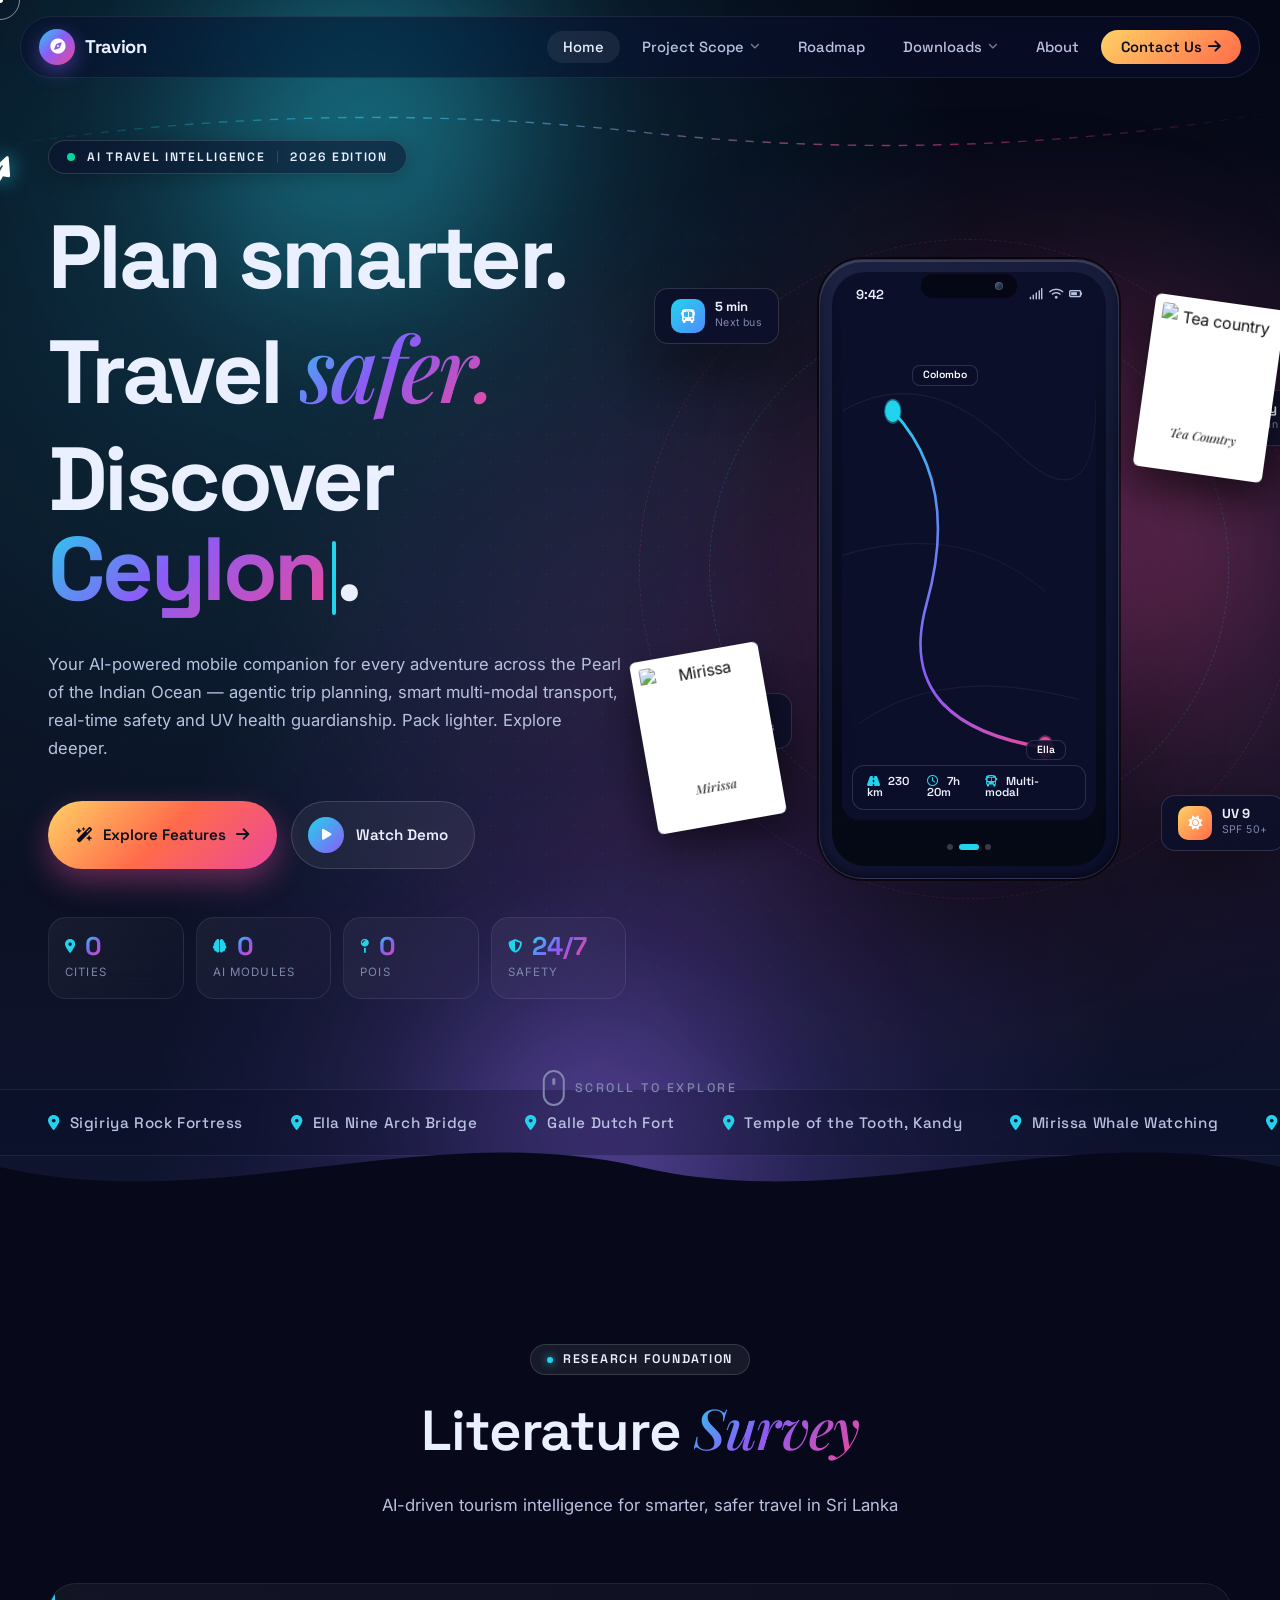
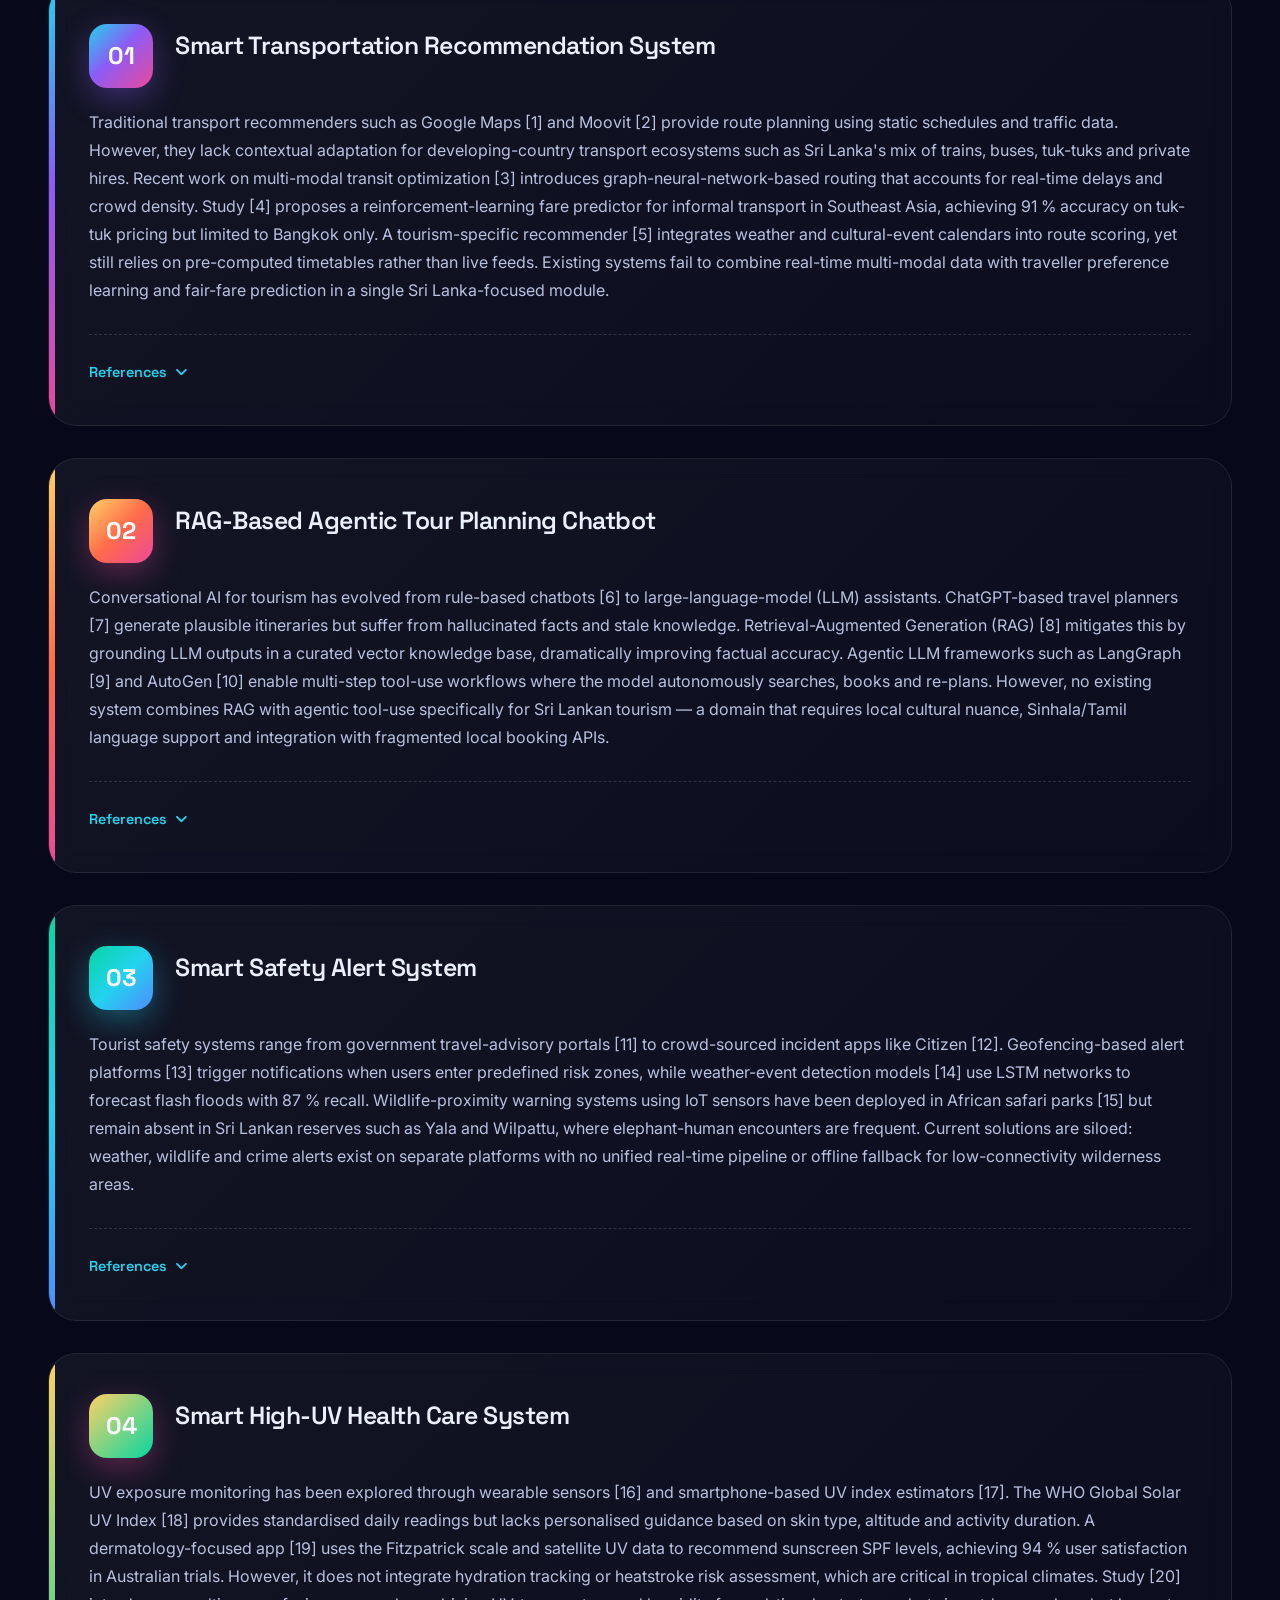
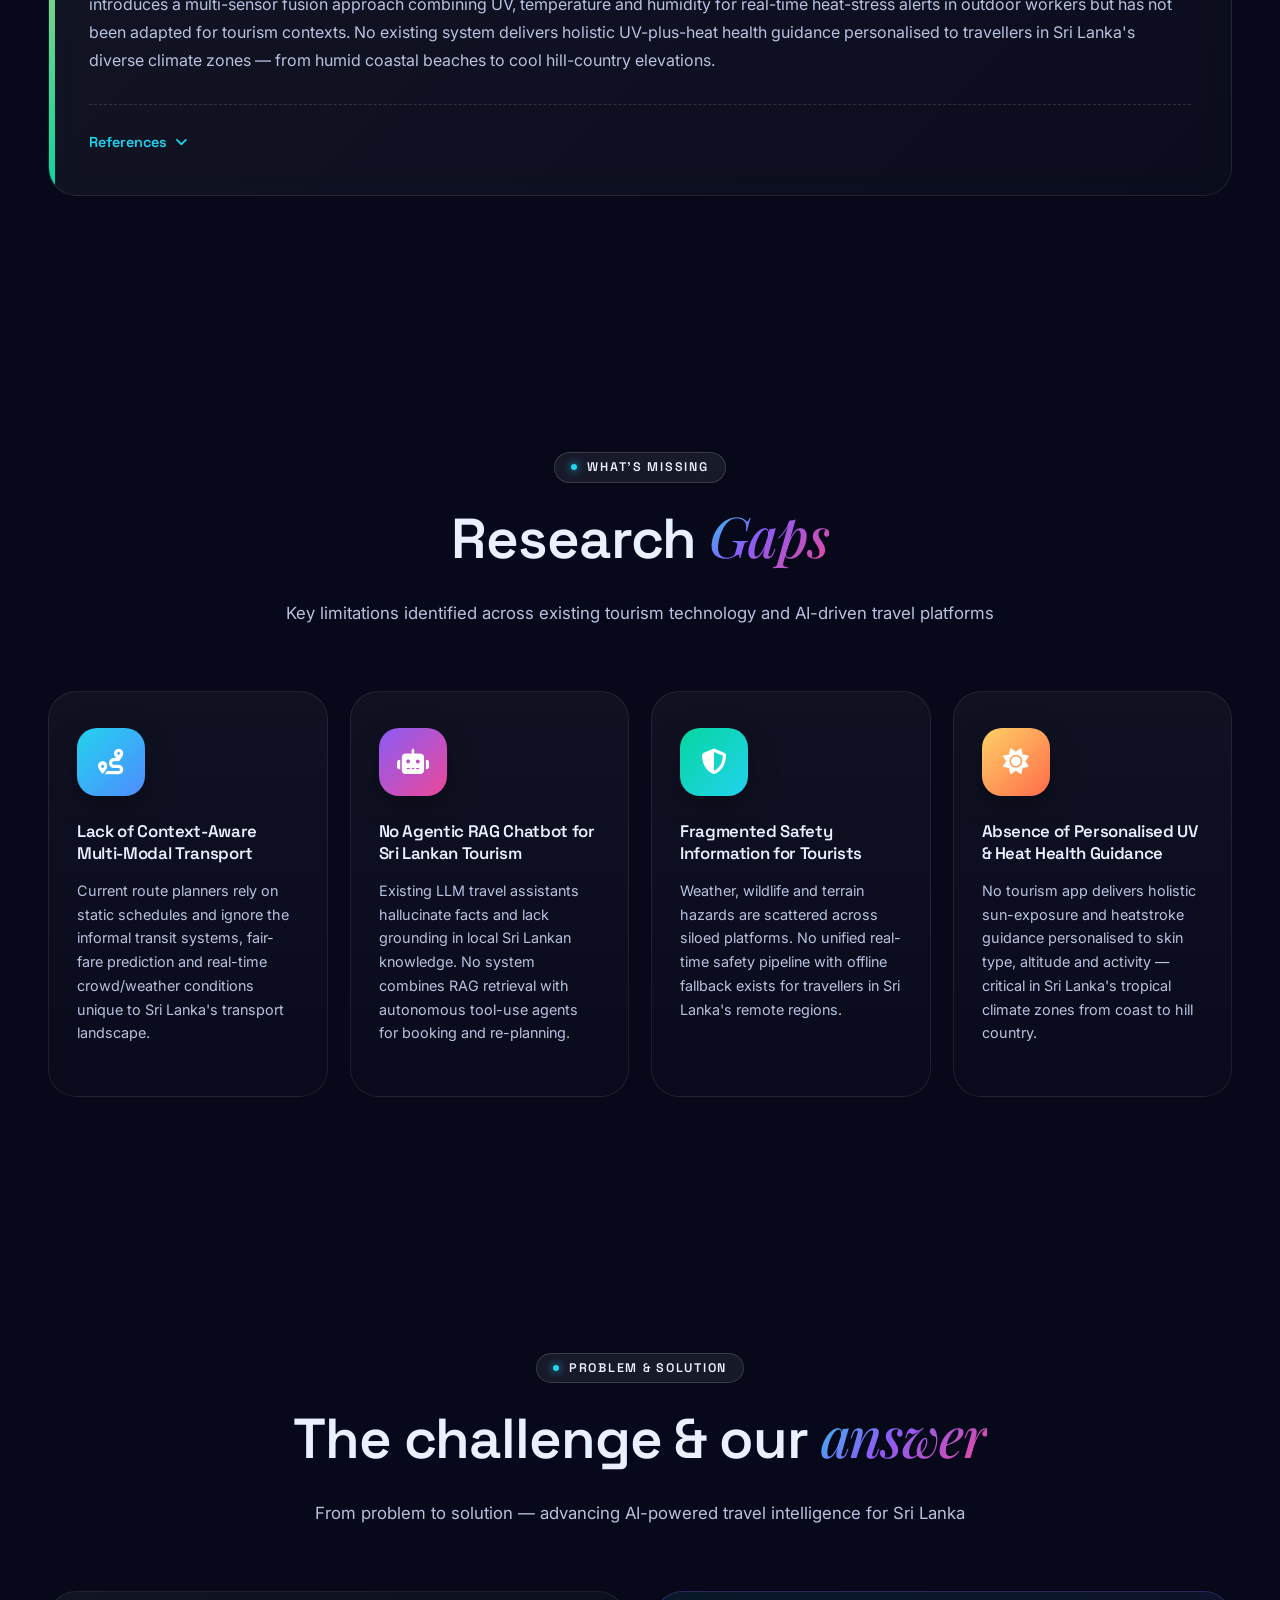
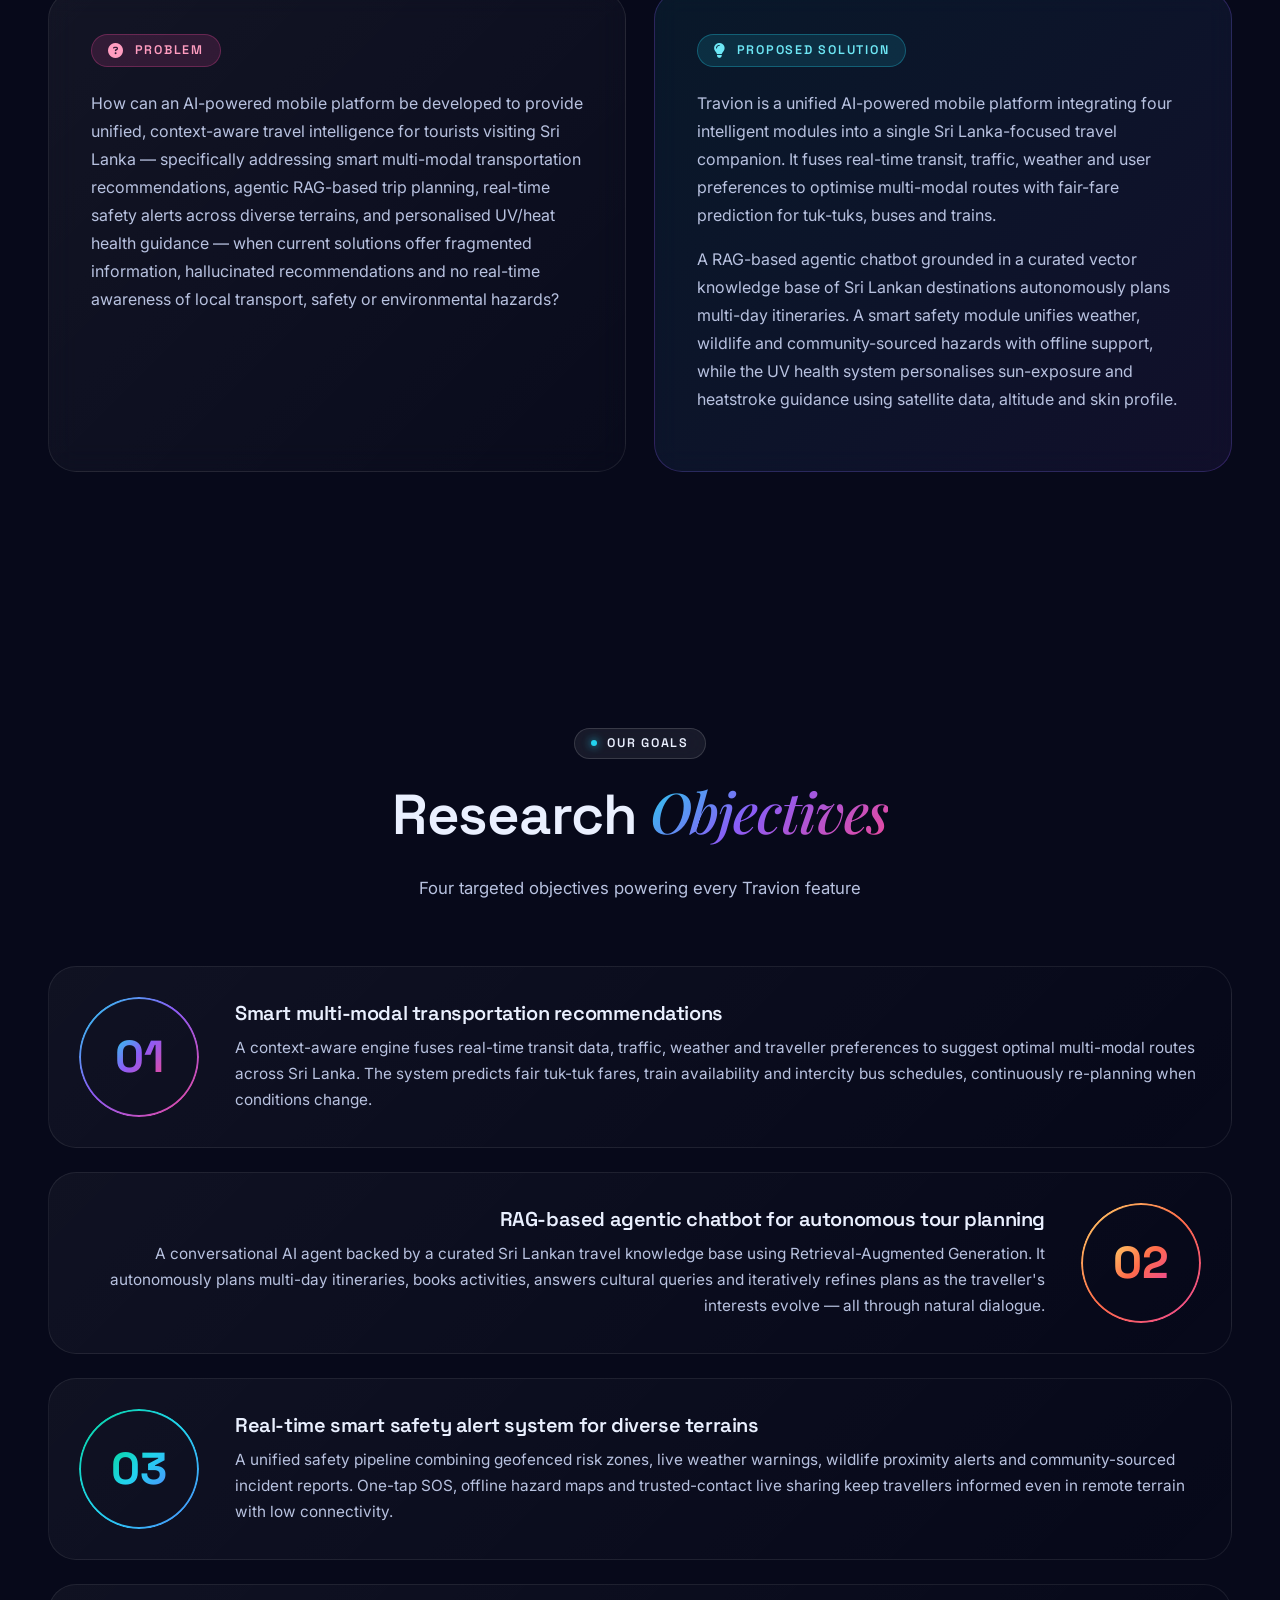
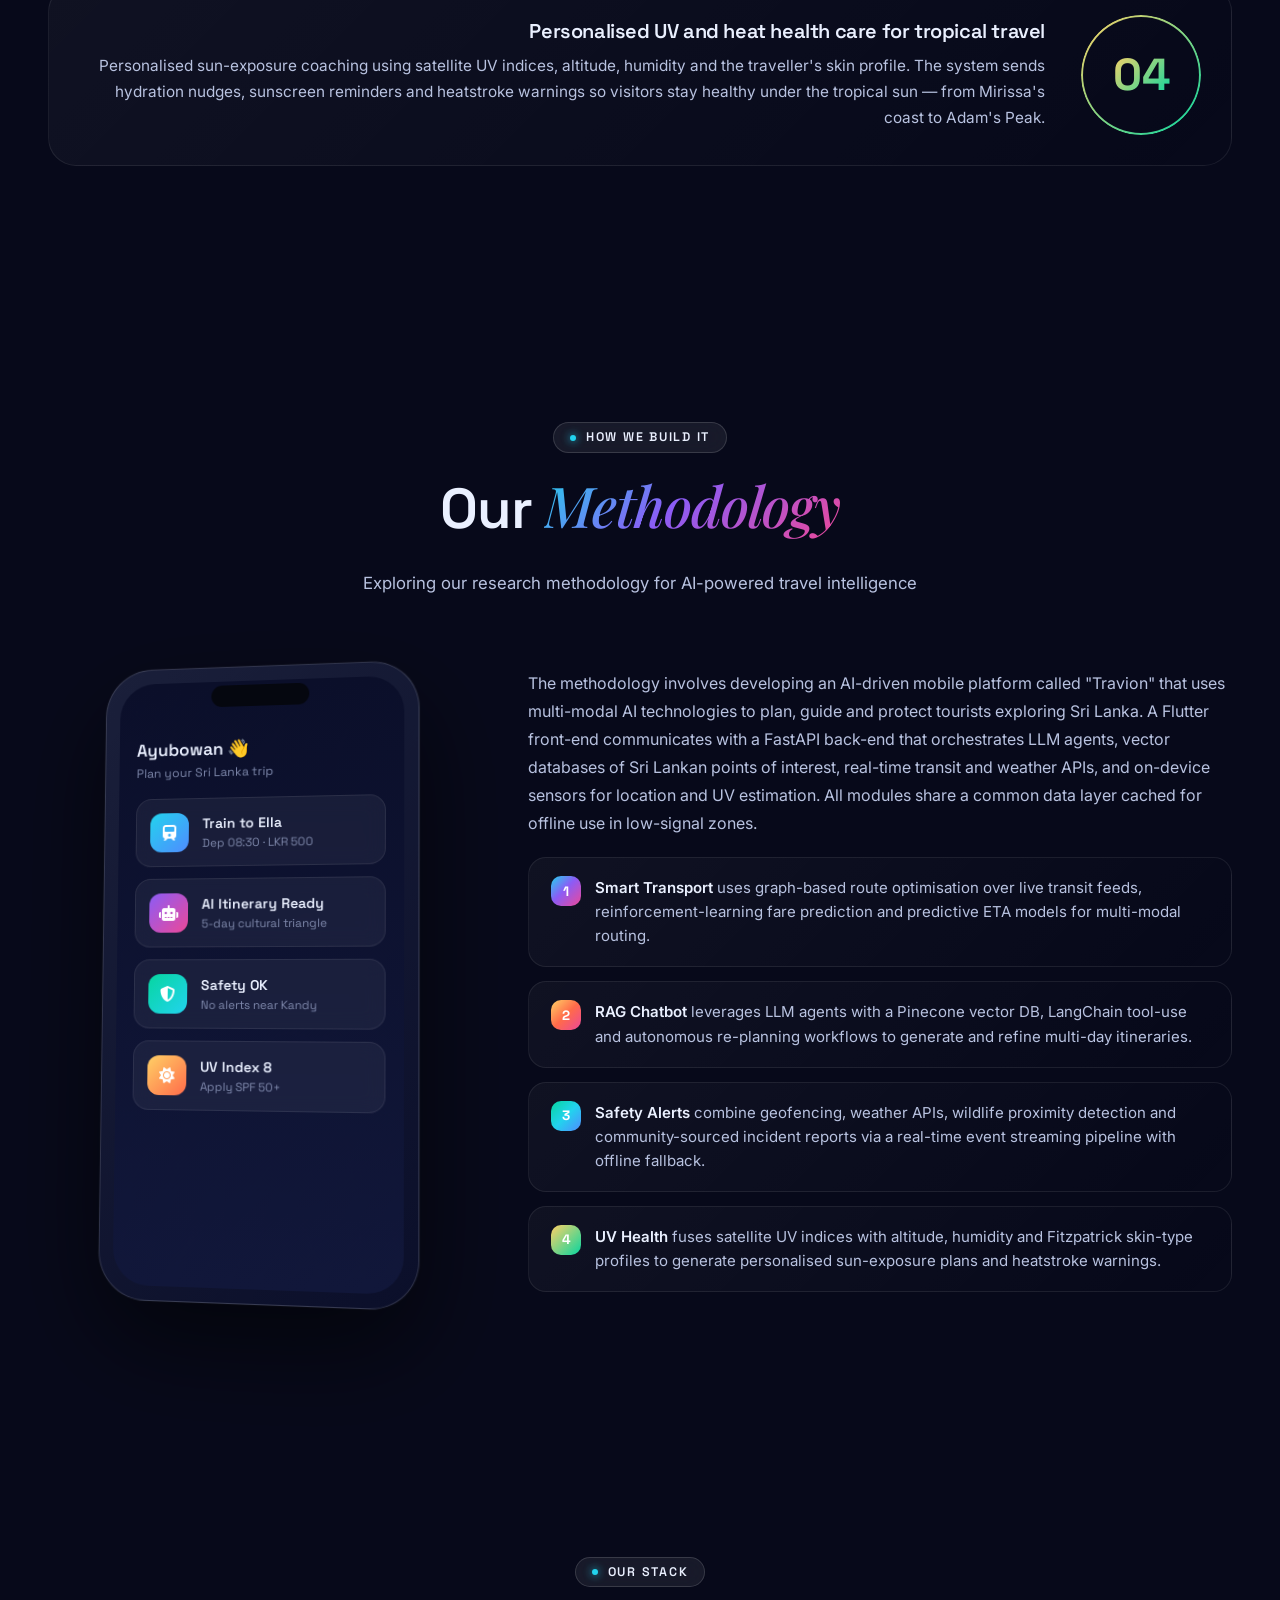
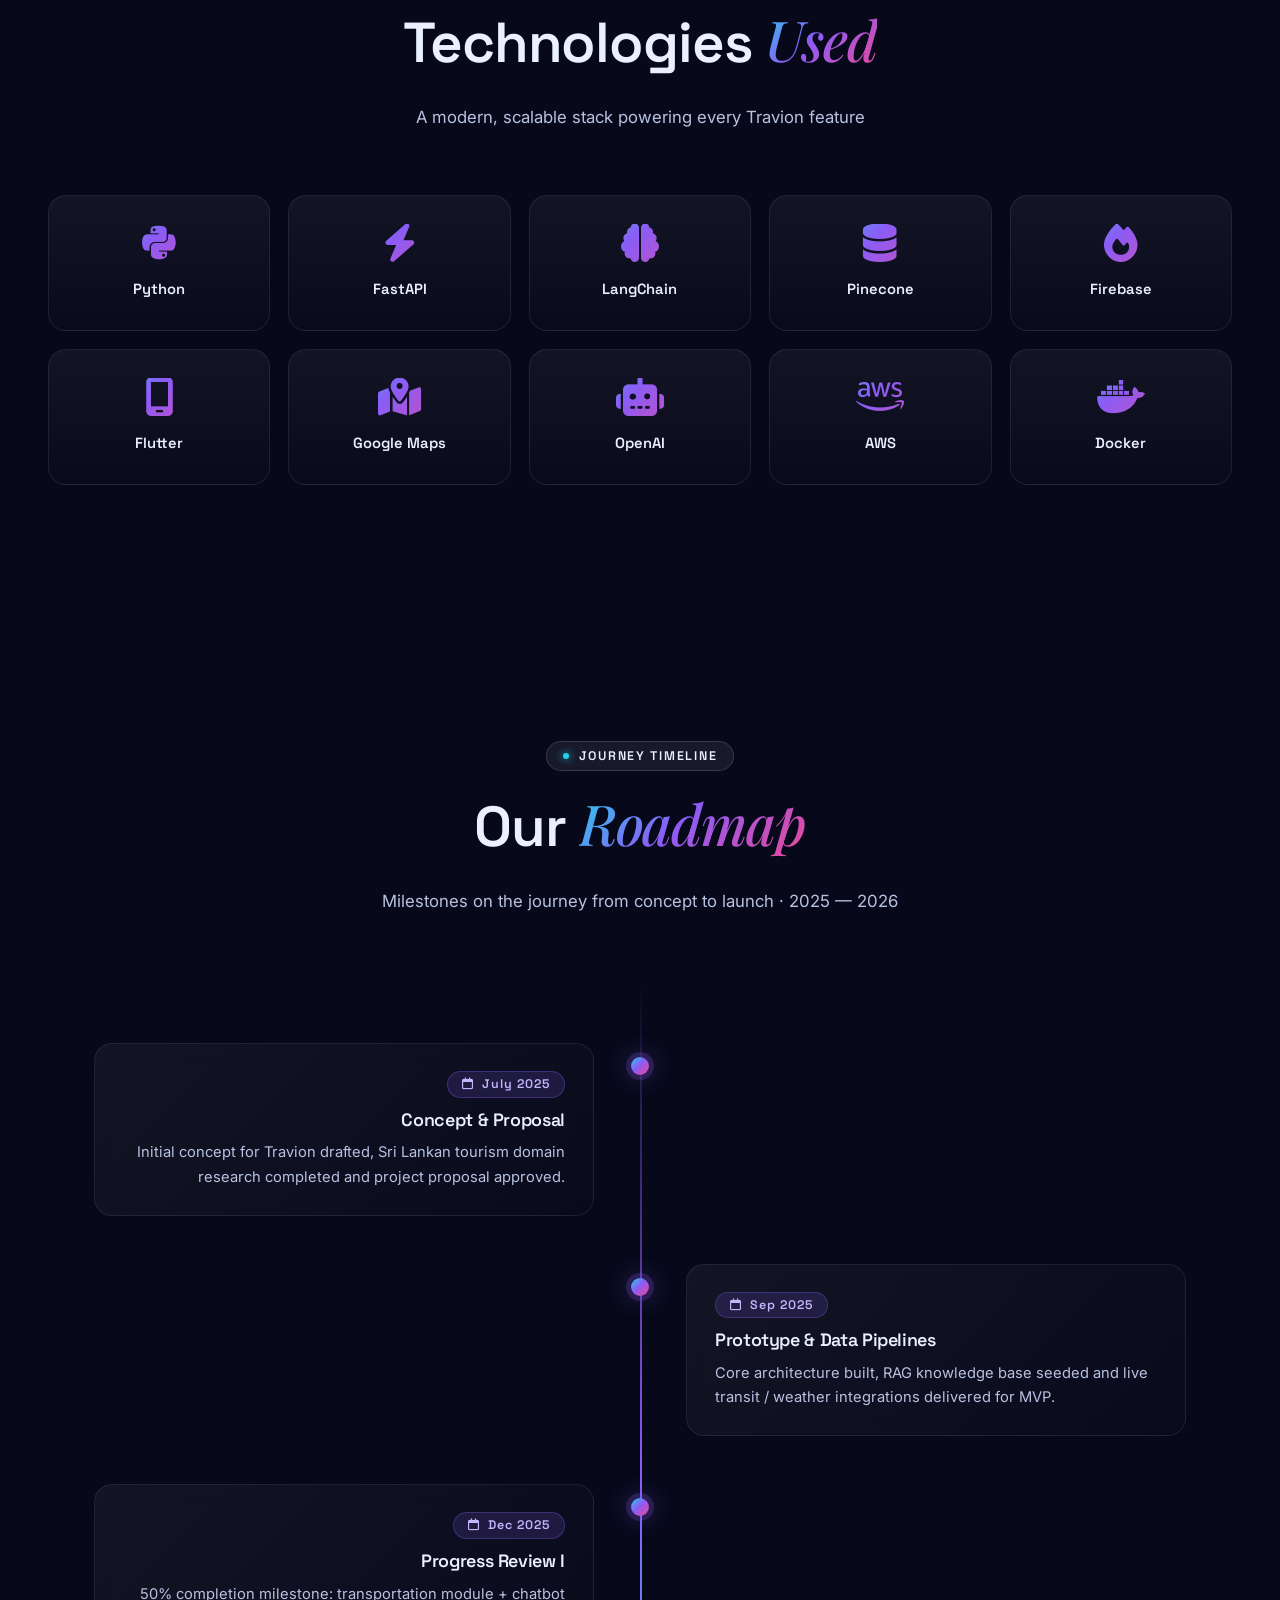
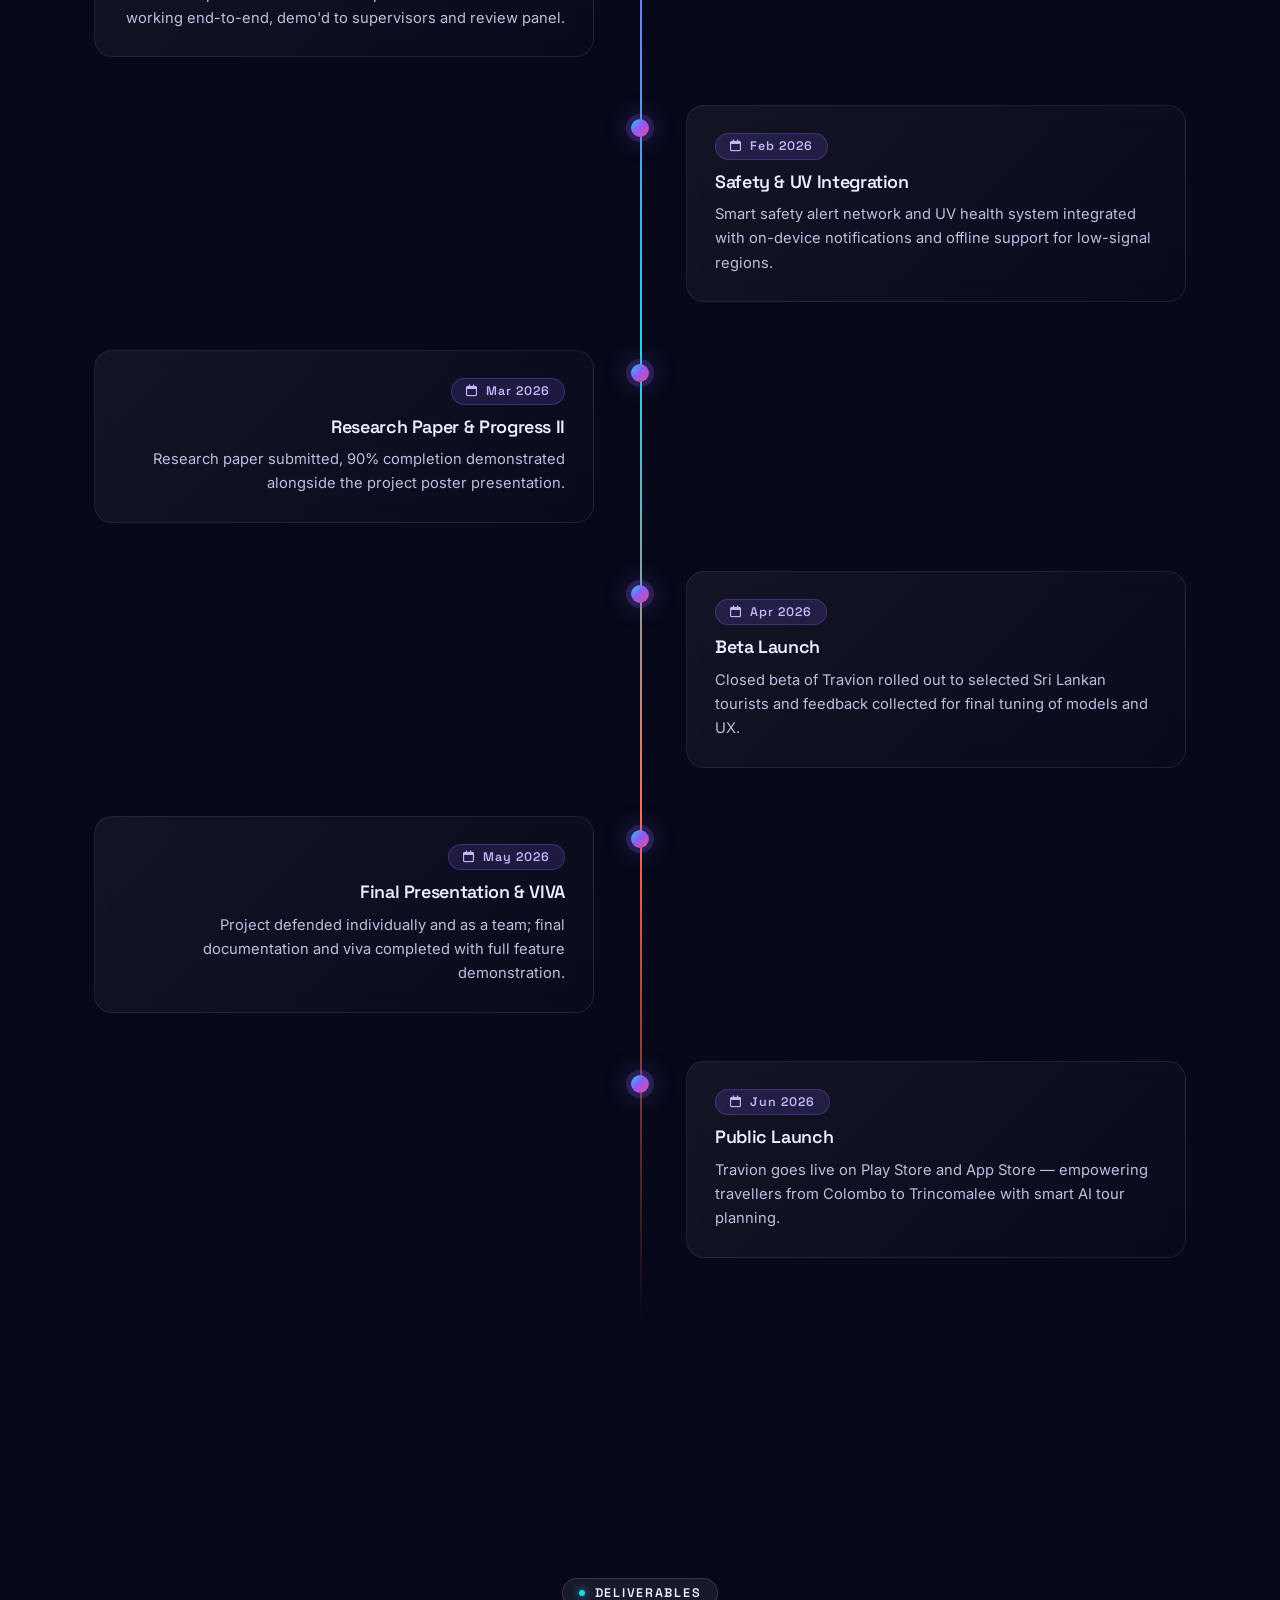
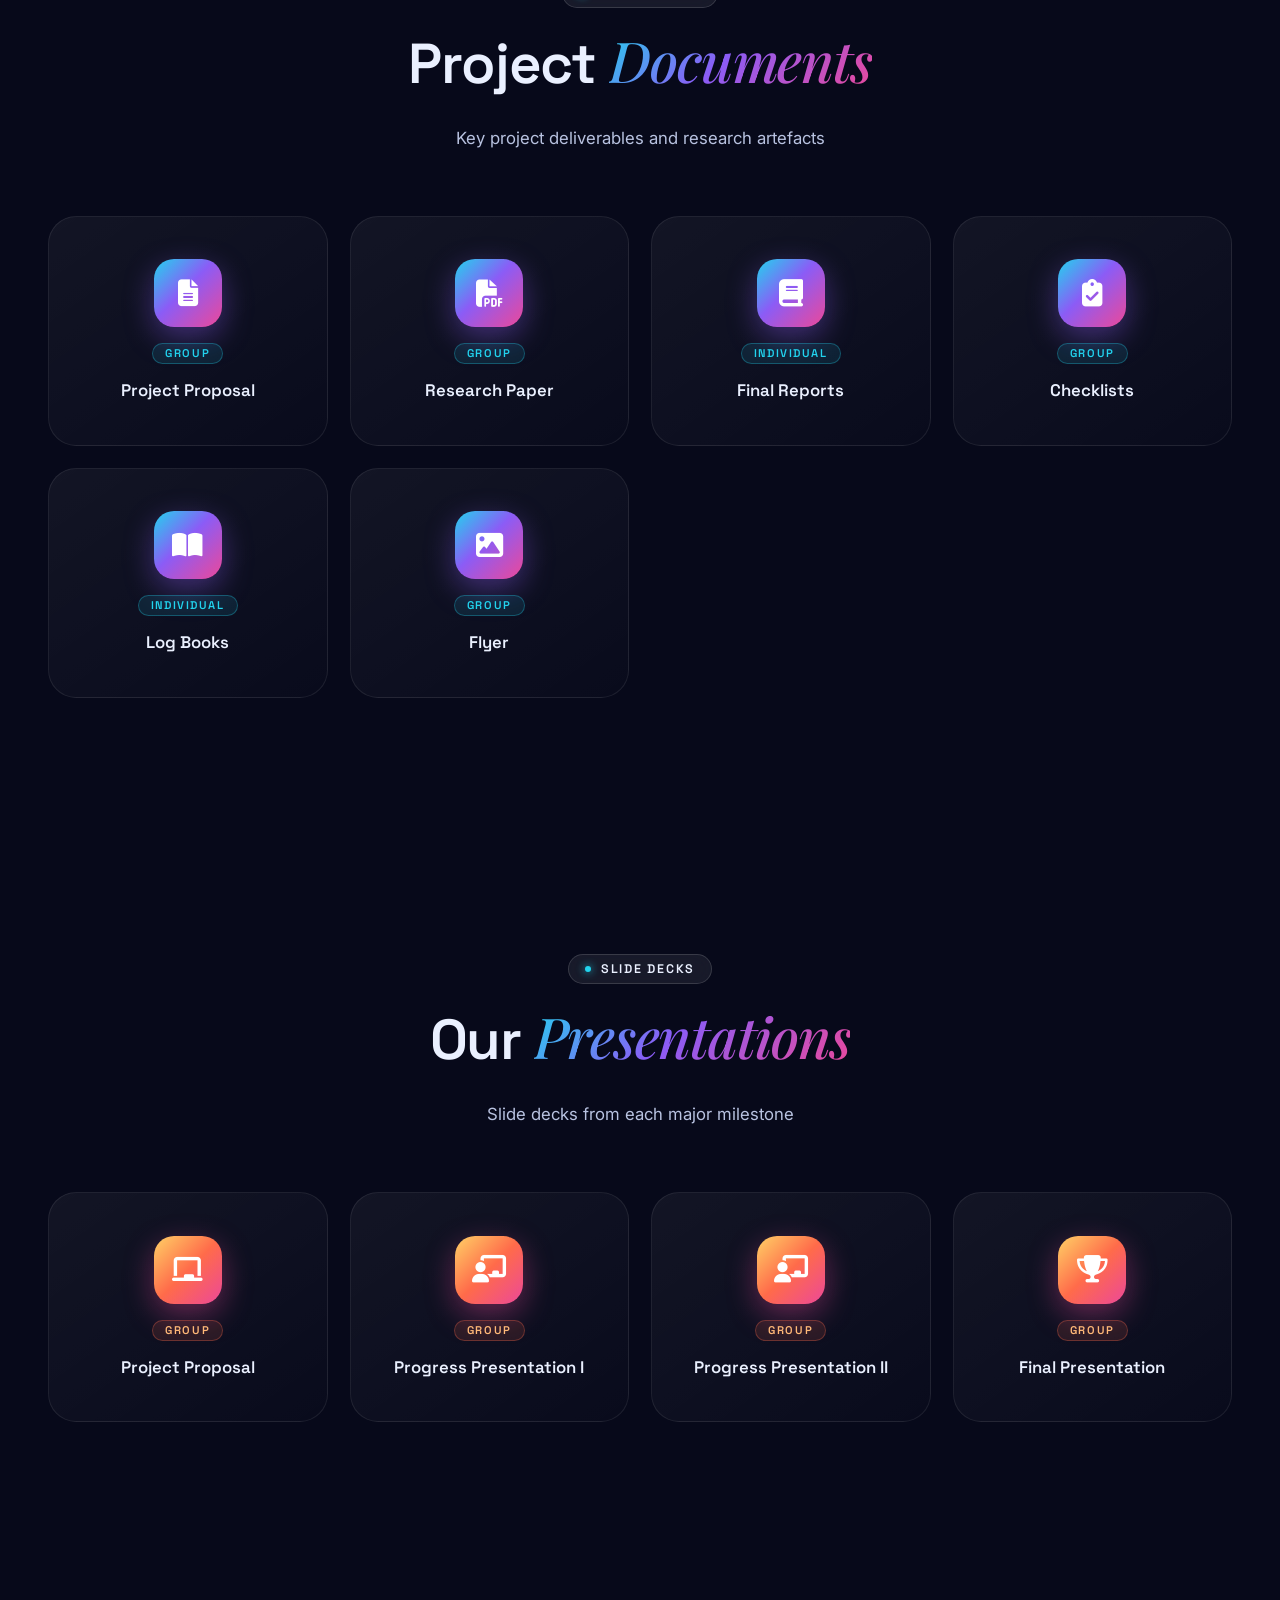
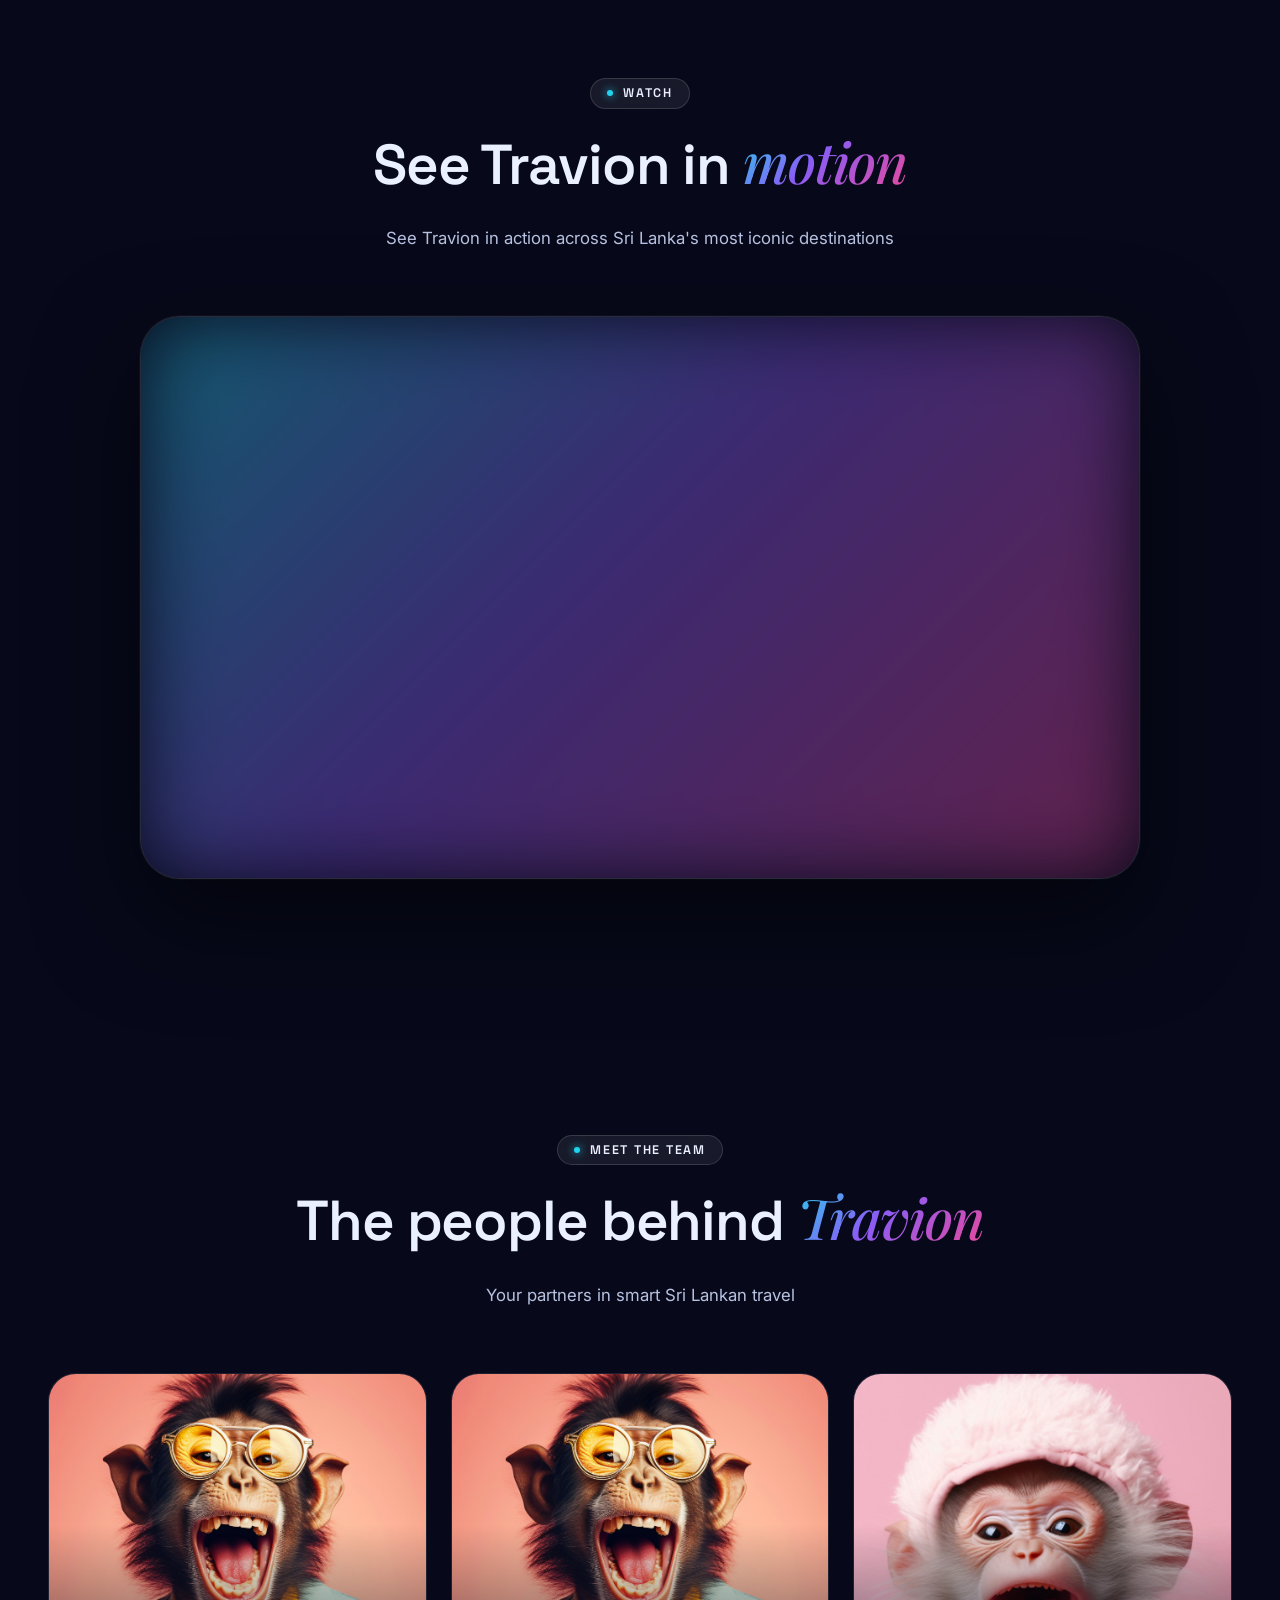
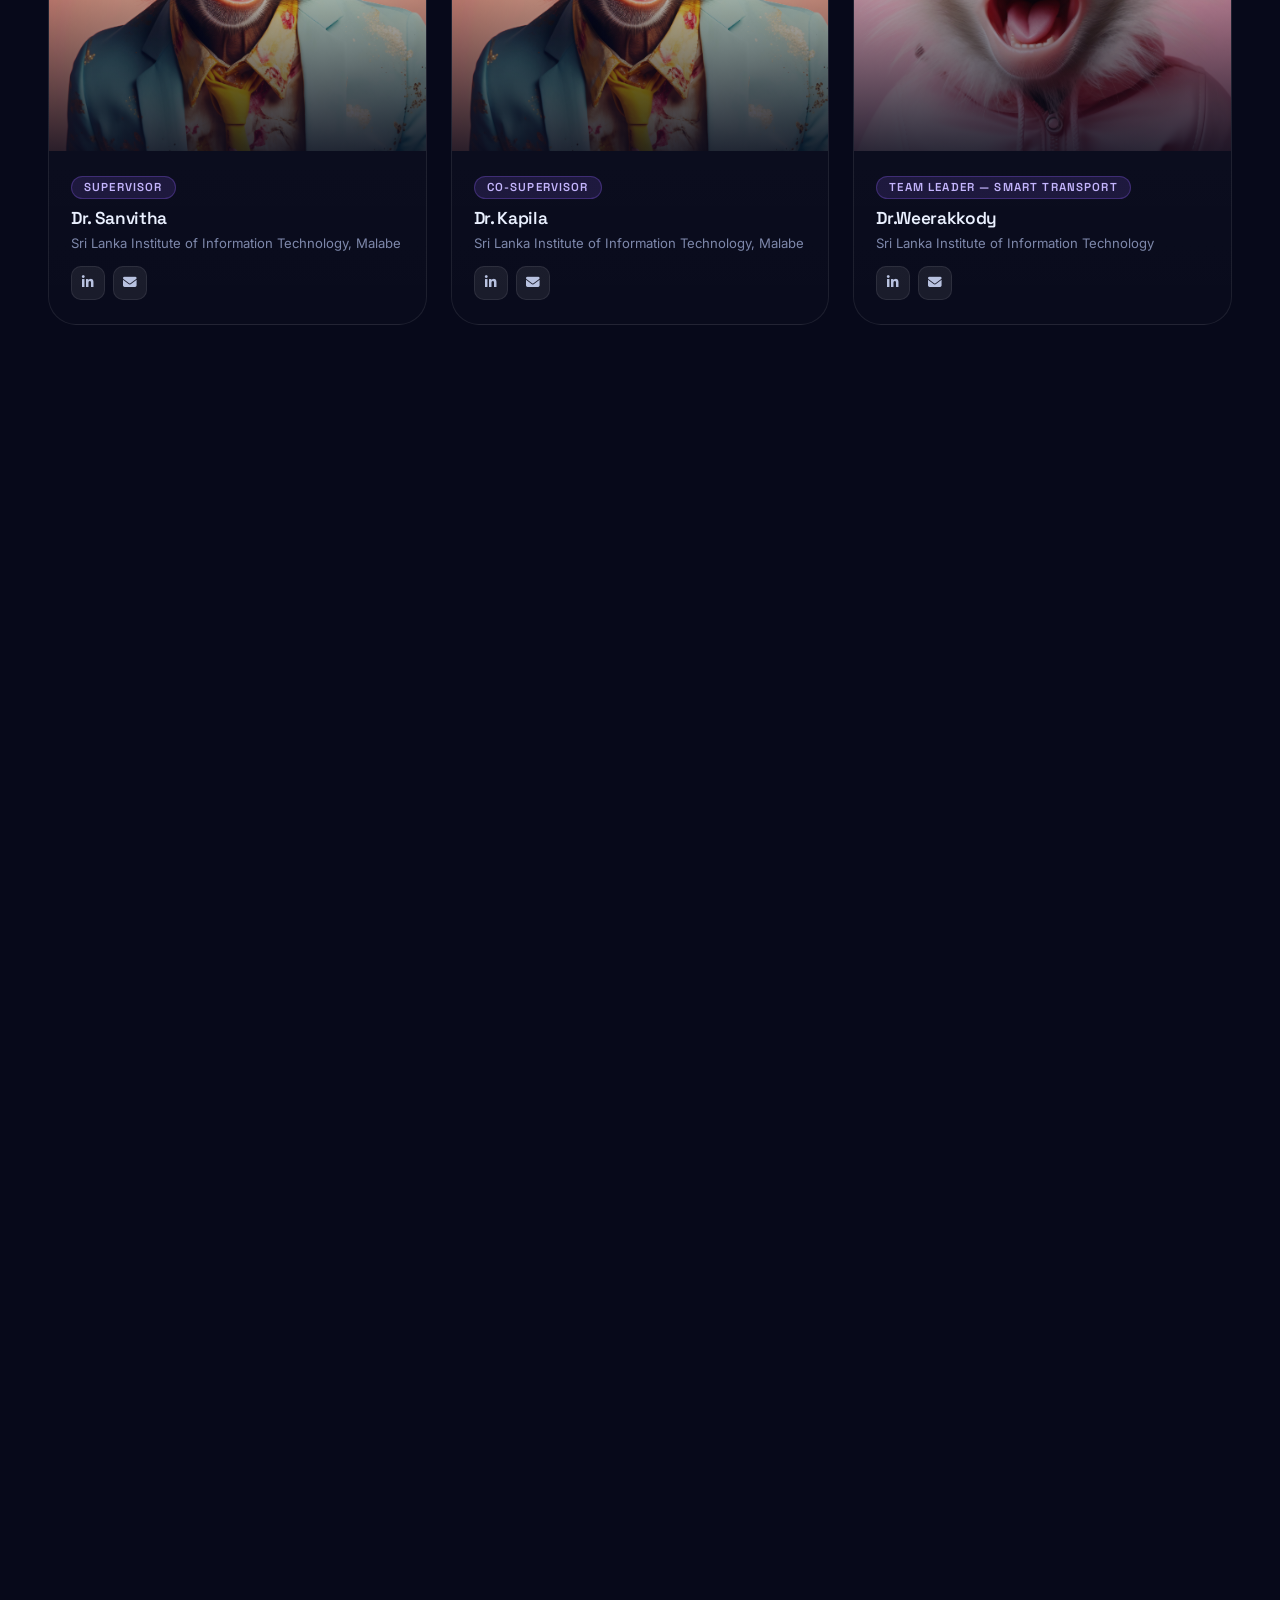
==== original/index.html @ 9ab1c819 "Refactor code structure for improved readability and maintainability" ====
<!doctype html>
<html lang="en">

<head>
    <meta charset="utf-8">
    <title>Travion — Smart AI Tour Planner for Sri Lanka</title>
    <meta name="description" content="Travion is an AI-powered tour planning mobile app for Sri Lanka featuring smart multi-modal transport, RAG chatbot, real-time safety alerts and personalised UV health guidance.">
    <meta name="viewport" content="width=device-width, initial-scale=1">
    <meta name="theme-color" content="#07091a">

    <!-- Favicon -->
    <link rel="icon" href="assets/images/team_images/icons/icon.png" type="image/png">

    <!-- Google Fonts — Space Grotesk (display), Inter (body), Playfair Display (italic accents) -->
    <link rel="preconnect" href="https://fonts.googleapis.com">
    <link rel="preconnect" href="https://fonts.gstatic.com" crossorigin>
    <link href="https://fonts.googleapis.com/css2?family=Inter:wght@400;500;600;700&family=Space+Grotesk:wght@400;500;600;700&family=Playfair+Display:ital,wght@1,500;1,600&display=swap" rel="stylesheet">

    <!-- Font Awesome 6 -->
    <link rel="stylesheet" href="https://cdnjs.cloudflare.com/ajax/libs/font-awesome/6.4.0/css/all.min.css">

    <!-- Splitting (char/word splitting for text animations) -->
    <link rel="stylesheet" href="https://unpkg.com/splitting@1.0.6/dist/splitting.css">
    <link rel="stylesheet" href="https://unpkg.com/splitting@1.0.6/dist/splitting-cells.css">

    <!-- Swiper (kept in case needed) -->
    <link rel="stylesheet" href="https://cdn.jsdelivr.net/npm/swiper@11/swiper-bundle.min.css">

    <!-- Theme -->
    <link rel="stylesheet" href="assets/css/styles.css">
</head>

<body>

    <!-- Ambient background layers -->
    <div class="bg-fx"></div>
    <div class="grain"></div>

    <!-- Preloader -->
    <div class="preloader" id="preloader">
        <div class="logo-loader">
            <div class="ring"></div>
            <span>Travion</span>
        </div>
    </div>

    <!-- Scroll progress -->
    <div class="progress-bar" id="progressBar"></div>

    <!-- Custom cursor -->
    <div class="cursor" id="cursor"></div>
    <div class="cursor-dot" id="cursorDot"></div>

    <!-- ====== NAVBAR ====== -->
    <nav class="navbar" id="navbar">
        <a class="brand" href="#home">
            <span class="brand-mark"><i class="fa-solid fa-compass"></i></span>
            <span>Travion</span>
        </a>

        <ul class="nav-menu" id="navMenu">
            <li><a href="#home" class="active">Home</a></li>
            <li class="dropdown">
                <span>Project Scope</span>
                <div class="dropdown-panel">
                    <a href="#literature">Literature Survey</a>
                    <a href="#research_gap">Research Gap</a>
                    <a href="#research_problem">Research Problem</a>
                    <a href="#research_objectives">Research Objectives</a>
                    <a href="#research_method">Methodology</a>
                    <a href="#technology">Technologies Used</a>
                </div>
            </li>
            <li><a href="#milestones">Roadmap</a></li>
            <li class="dropdown">
                <span>Downloads</span>
                <div class="dropdown-panel">
                    <a href="#document">Documents</a>
                    <a href="#presentation">Presentations</a>
                </div>
            </li>
            <li><a href="#team">About</a></li>
            <li><a href="#contact" class="nav-cta">Contact Us <i class="fa-solid fa-arrow-right"></i></a></li>
        </ul>

        <button class="burger" id="burger" aria-label="Toggle menu">
            <span></span><span></span><span></span>
        </button>
    </nav>

    <!-- ====== HERO (V2 — Cinematic phone showcase) ====== -->
    <header class="hero-x" id="home">
        <!-- Animated gradient mesh -->
        <div class="hero-mesh">
            <div class="blob b-a"></div>
            <div class="blob b-b"></div>
            <div class="blob b-c"></div>
        </div>
        <div class="dot-grid"></div>

        <!-- Flying paper-plane path (decorative) -->
        <svg class="fly-path" viewBox="0 0 1200 200" preserveAspectRatio="none">
            <defs>
                <linearGradient id="flyGrad" x1="0" x2="1">
                    <stop offset="0" stop-color="#22d3ee" stop-opacity="0"/>
                    <stop offset="0.3" stop-color="#22d3ee"/>
                    <stop offset="0.7" stop-color="#ec4899"/>
                    <stop offset="1" stop-color="#ec4899" stop-opacity="0"/>
                </linearGradient>
            </defs>
            <path class="fl-path" d="M0,80 Q300,10 600,60 T1200,30" fill="none" stroke="url(#flyGrad)" stroke-width="2" stroke-dasharray="8 8"/>
        </svg>
        <div class="flying-plane"><i class="fa-solid fa-paper-plane"></i></div>

        <div class="container">
            <div class="hero-grid">

                <!-- LEFT COLUMN -->
                <div class="hero-copy">
                    <div class="badge-live">
                        <span class="pulse"></span>
                        <span>AI Travel Intelligence</span>
                        <span class="divider-v"></span>
                        <span>2026 Edition</span>
                    </div>

                    <h1 class="display" data-split>
                        <span class="l">Plan smarter.</span>
                        <span class="l">Travel <em class="grad">safer.</em></span>
                        <span class="l">Discover <span class="typed-wrap"><span class="grad" id="typedText">Ceylon</span><span class="typed-cursor"></span></span>.</span>
                    </h1>

                    <p class="lede-big" data-split-words>
                        Your AI-powered mobile companion for every adventure across the Pearl of the Indian Ocean — agentic trip planning, smart multi-modal transport, real-time safety and UV health guardianship. Pack lighter. Explore deeper.
                    </p>

                    <div class="hero-ctas">
                        <a href="#research_objectives" class="btn-x btn-primary-x">
                            <span class="bx-inner">
                                <i class="fa-solid fa-wand-magic-sparkles"></i>
                                Explore Features
                                <i class="fa-solid fa-arrow-right arrow"></i>
                            </span>
                            <span class="bx-shine"></span>
                        </a>
                        <a href="#demo" class="btn-x btn-ghost-x" id="watchDemoBtn">
                            <span class="bx-inner">
                                <span class="play-ic"><i class="fa-solid fa-play"></i></span>
                                Watch Demo
                            </span>
                        </a>
                    </div>

                    <div class="live-stats">
                        <div class="stat-x"><div class="sx-top"><i class="fa-solid fa-location-dot"></i><div class="n" data-count="25" data-suffix="+">0</div></div><div class="sx-lbl">Cities</div></div>
                        <div class="stat-x"><div class="sx-top"><i class="fa-solid fa-brain"></i><div class="n" data-count="4">0</div></div><div class="sx-lbl">AI Modules</div></div>
                        <div class="stat-x"><div class="sx-top"><i class="fa-solid fa-map-pin"></i><div class="n" data-count="1000" data-suffix="+">0</div></div><div class="sx-lbl">POIs</div></div>
                        <div class="stat-x"><div class="sx-top"><i class="fa-solid fa-shield-halved"></i><div class="n">24/7</div></div><div class="sx-lbl">Safety</div></div>
                    </div>
                </div>

                <!-- RIGHT COLUMN — PHONE STAGE -->
                <div class="phone-stage" id="phoneStage">
                    <div class="ring-orbit ro-a"></div>
                    <div class="ring-orbit ro-b"></div>

                    <!-- Polaroid snapshots -->
                    <div class="polaroid pol-1">
                        <img src="https://images.unsplash.com/photo-1566296314736-6eaac1ca0cb9?q=80&w=260&auto=format&fit=crop" alt="Tea country">
                        <div>Tea Country</div>
                    </div>
                    <div class="polaroid pol-2">
                        <img src="https://images.unsplash.com/photo-1566369421085-c95bf99c5a95?q=80&w=260&auto=format&fit=crop" alt="Mirissa">
                        <div>Mirissa</div>
                    </div>

                    <!-- Phone device -->
                    <div class="phone-x" id="phoneX">
                        <div class="ph-glow"></div>
                        <div class="ph-frame">
                            <div class="ph-notch"></div>
                            <div class="ph-screen">
                                <div class="ph-status">
                                    <span>9:42</span>
                                    <div class="ph-bars">
                                        <i class="fa-solid fa-signal"></i>
                                        <i class="fa-solid fa-wifi"></i>
                                        <i class="fa-solid fa-battery-three-quarters"></i>
                                    </div>
                                </div>

                                <div class="ph-slides" id="phSlides">
                                    <!-- SLIDE 1 — Day plan -->
                                    <div class="ph-slide ps-1 active">
                                        <div class="ps-cover">
                                            <img src="https://images.unsplash.com/photo-1591294391014-1f6a53055e03?q=80&w=500&auto=format&fit=crop" alt="Sri Lanka">
                                            <div class="ps-cover-over">
                                                <div class="ps-tag">Day 1 · Colombo → Kandy</div>
                                                <div class="ps-head">Cultural Triangle <em>Adventure</em></div>
                                            </div>
                                        </div>
                                        <div class="ps-body">
                                            <div class="ai-typing">
                                                <span class="dots"><i></i><i></i><i></i></span>
                                                AI crafting your 7-day plan…
                                            </div>
                                            <ul class="ps-plan">
                                                <li><span class="pp-t">09:00</span><span class="pp-ic c1"><i class="fa-solid fa-mug-saucer"></i></span><span class="pp-tx">Breakfast · Galle Face<small>Colombo · beach view</small></span></li>
                                                <li><span class="pp-t">11:30</span><span class="pp-ic c2"><i class="fa-solid fa-train"></i></span><span class="pp-tx">Scenic Train to Kandy<small>LKR 500 · 3h</small></span></li>
                                                <li><span class="pp-t">15:00</span><span class="pp-ic c3"><i class="fa-solid fa-place-of-worship"></i></span><span class="pp-tx">Temple of the Tooth<small>Kandy · UNESCO</small></span></li>
                                                <li><span class="pp-t">19:00</span><span class="pp-ic c4"><i class="fa-solid fa-utensils"></i></span><span class="pp-tx">Lakeside Dinner<small>Sunset · rice & curry</small></span></li>
                                            </ul>
                                        </div>
                                    </div>

                                    <!-- SLIDE 2 — Map route -->
                                    <div class="ph-slide ps-2">
                                        <div class="ps-map">
                                            <svg viewBox="0 0 300 420" preserveAspectRatio="none">
                                                <defs>
                                                    <linearGradient id="rt" x1="0" x2="1" y1="0" y2="1">
                                                        <stop offset="0" stop-color="#22d3ee"/>
                                                        <stop offset="0.5" stop-color="#8b5cf6"/>
                                                        <stop offset="1" stop-color="#ec4899"/>
                                                    </linearGradient>
                                                </defs>
                                                <rect width="300" height="420" fill="#0b0f2a"/>
                                                <path d="M0,80 Q100,40 200,110 T300,70" stroke="rgba(255,255,255,.06)" stroke-width="1" fill="none"/>
                                                <path d="M0,200 Q140,170 240,230" stroke="rgba(255,255,255,.05)" stroke-width="1" fill="none"/>
                                                <path d="M20,340 Q120,290 280,320" stroke="rgba(255,255,255,.05)" stroke-width="1" fill="none"/>
                                                <path id="mapRoute" d="M60,80 Q140,140 100,240 T240,360" stroke="url(#rt)" stroke-width="3" fill="none" stroke-linecap="round" stroke-dasharray="500" stroke-dashoffset="500"/>
                                                <circle cx="60" cy="80" r="9" fill="#22d3ee"/>
                                                <circle cx="60" cy="80" r="9" fill="#22d3ee" opacity="0.4"><animate attributeName="r" from="9" to="20" dur="1.6s" repeatCount="indefinite"/><animate attributeName="opacity" from="0.5" to="0" dur="1.6s" repeatCount="indefinite"/></circle>
                                                <circle cx="240" cy="360" r="9" fill="#ec4899"/>
                                                <circle cx="240" cy="360" r="9" fill="#ec4899" opacity="0.4"><animate attributeName="r" from="9" to="20" dur="1.6s" repeatCount="indefinite"/><animate attributeName="opacity" from="0.5" to="0" dur="1.6s" repeatCount="indefinite"/></circle>
                                            </svg>
                                            <div class="map-pin mp-1">Colombo</div>
                                            <div class="map-pin mp-2">Ella</div>
                                            <div class="map-stats">
                                                <div><i class="fa-solid fa-road"></i> 230 km</div>
                                                <div><i class="fa-regular fa-clock"></i> 7h 20m</div>
                                                <div><i class="fa-solid fa-bus"></i> Multi-modal</div>
                                            </div>
                                        </div>
                                    </div>

                                    <!-- SLIDE 3 — Weather / UV -->
                                    <div class="ph-slide ps-3">
                                        <div class="ps-wx">
                                            <div class="wx-top">
                                                <div class="wx-sun"><i class="fa-solid fa-sun"></i></div>
                                                <div class="wx-temp">28°</div>
                                                <div class="wx-loc">Kandy · Clear skies</div>
                                            </div>
                                            <div class="wx-bars">
                                                <div class="wx-bar"><span>UV Index</span><div class="bar"><div class="fill" style="--w:85%;background:linear-gradient(90deg,#ffd166,#ff6b4a)"></div></div><span>8</span></div>
                                                <div class="wx-bar"><span>Humidity</span><div class="bar"><div class="fill" style="--w:72%;background:linear-gradient(90deg,#22d3ee,#4f8cff)"></div></div><span>72%</span></div>
                                                <div class="wx-bar"><span>Hydration</span><div class="bar"><div class="fill" style="--w:60%;background:linear-gradient(90deg,#06d6a0,#22d3ee)"></div></div><span>3/5L</span></div>
                                            </div>
                                            <div class="wx-tip"><i class="fa-solid fa-droplet"></i> Apply SPF 50+. Drink 500ml in next hour.</div>
                                        </div>
                                    </div>
                                </div>

                                <div class="ph-dots" id="phDots">
                                    <i class="active" data-i="0"></i><i data-i="1"></i><i data-i="2"></i>
                                </div>
                            </div>
                        </div>
                    </div>

                    <!-- Orbiting chips -->
                    <div class="orbit-chip oc-1"><i class="fa-solid fa-bus"></i><div><strong>5 min</strong><small>Next bus</small></div></div>
                    <div class="orbit-chip oc-2"><i class="fa-solid fa-robot"></i><div><strong>7-day</strong><small>AI plan</small></div></div>
                    <div class="orbit-chip oc-3"><i class="fa-solid fa-shield-halved"></i><div><strong>Clear</strong><small>All zones</small></div></div>
                    <div class="orbit-chip oc-4"><i class="fa-solid fa-sun"></i><div><strong>UV 9</strong><small>SPF 50+</small></div></div>
                </div>
            </div>
        </div>

        <!-- Destination ticker -->
        <div class="ticker">
            <div class="ticker-track">
                <span><i class="fa-solid fa-location-dot"></i> Sigiriya Rock Fortress</span>
                <span><i class="fa-solid fa-location-dot"></i> Ella Nine Arch Bridge</span>
                <span><i class="fa-solid fa-location-dot"></i> Galle Dutch Fort</span>
                <span><i class="fa-solid fa-location-dot"></i> Temple of the Tooth, Kandy</span>
                <span><i class="fa-solid fa-location-dot"></i> Mirissa Whale Watching</span>
                <span><i class="fa-solid fa-location-dot"></i> Yala Safari</span>
                <span><i class="fa-solid fa-location-dot"></i> Adam's Peak</span>
                <span><i class="fa-solid fa-location-dot"></i> Nuwara Eliya Tea Country</span>
                <span><i class="fa-solid fa-location-dot"></i> Sigiriya Rock Fortress</span>
                <span><i class="fa-solid fa-location-dot"></i> Ella Nine Arch Bridge</span>
                <span><i class="fa-solid fa-location-dot"></i> Galle Dutch Fort</span>
                <span><i class="fa-solid fa-location-dot"></i> Temple of the Tooth, Kandy</span>
                <span><i class="fa-solid fa-location-dot"></i> Mirissa Whale Watching</span>
                <span><i class="fa-solid fa-location-dot"></i> Yala Safari</span>
                <span><i class="fa-solid fa-location-dot"></i> Adam's Peak</span>
                <span><i class="fa-solid fa-location-dot"></i> Nuwara Eliya Tea Country</span>
            </div>
        </div>

        <div class="scroll-hint"><span class="mouse"></span> Scroll to explore</div>

        <!-- Wave transition into next section -->
        <svg class="hero-wave" viewBox="0 0 1440 120" preserveAspectRatio="none">
            <path d="M0,60 C240,120 480,0 720,60 C960,120 1200,0 1440,60 L1440,120 L0,120 Z"/>
        </svg>
    </header>

    <main>

        <!-- ====== LITERATURE SURVEY ====== -->
        <section id="literature" class="section">
            <div class="container">
                <div class="section-head reveal">
                    <span class="eyebrow">Research Foundation</span>
                    <h2 class="title">Literature <span class="hl">Survey</span></h2>
                    <p class="lede">AI-driven tourism intelligence for smarter, safer travel in Sri Lanka</p>
                </div>

                <div class="lit-wrap">
                    <article class="lit-card reveal">
                        <div class="lit-head">
                            <div class="lit-num">01</div>
                            <h3 class="lit-title">Smart Transportation Recommendation System</h3>
                        </div>
                        <p class="lit-body">
                            Traditional transport recommenders such as Google Maps [1] and Moovit [2] provide route planning using static schedules and traffic data. However, they lack contextual adaptation for developing-country transport ecosystems such as Sri Lanka's mix of trains, buses, tuk-tuks and private hires. Recent work on multi-modal transit optimization [3] introduces graph-neural-network-based routing that accounts for real-time delays and crowd density. Study [4] proposes a reinforcement-learning fare predictor for informal transport in Southeast Asia, achieving 91 % accuracy on tuk-tuk pricing but limited to Bangkok only. A tourism-specific recommender [5] integrates weather and cultural-event calendars into route scoring, yet still relies on pre-computed timetables rather than live feeds. Existing systems fail to combine real-time multi-modal data with traveller preference learning and fair-fare prediction in a single Sri Lanka-focused module.
                        </p>
                        <details class="lit-refs">
                            <summary>References</summary>
                            <ol>
                                <li>Google LLC, "Google Maps Platform — Routes API," [Online]. Available: https://developers.google.com/maps/documentation/routes.</li>
                                <li>Moovit Inc., "Moovit — Smart Public Transit App," [Online]. Available: https://moovit.com.</li>
                                <li>Z. Wang, Y. Li and K. Chen, "GNN-Transit: Graph Neural Network Based Multi-Modal Route Optimization," IEEE Transactions on Intelligent Transportation Systems, vol. 24, no. 8, pp. 1–12, 2023.</li>
                                <li>P. Chaikaew and S. Nontapa, "Reinforcement Learning-Based Fare Prediction for Informal Transit in Southeast Asia," Proceedings of the ACM SIGSPATIAL, 2022, pp. 45–54.</li>
                                <li>A. Perera, D. Jayawardena and R. Gunawardena, "Context-Aware Tourist Route Recommender with Weather and Event Integration," 2023 International Conference on Advances in Computing (ICAC), pp. 112–118.</li>
                            </ol>
                        </details>
                    </article>

                    <article class="lit-card reveal">
                        <div class="lit-head">
                            <div class="lit-num">02</div>
                            <h3 class="lit-title">RAG-Based Agentic Tour Planning Chatbot</h3>
                        </div>
                        <p class="lit-body">
                            Conversational AI for tourism has evolved from rule-based chatbots [6] to large-language-model (LLM) assistants. ChatGPT-based travel planners [7] generate plausible itineraries but suffer from hallucinated facts and stale knowledge. Retrieval-Augmented Generation (RAG) [8] mitigates this by grounding LLM outputs in a curated vector knowledge base, dramatically improving factual accuracy. Agentic LLM frameworks such as LangGraph [9] and AutoGen [10] enable multi-step tool-use workflows where the model autonomously searches, books and re-plans. However, no existing system combines RAG with agentic tool-use specifically for Sri Lankan tourism — a domain that requires local cultural nuance, Sinhala/Tamil language support and integration with fragmented local booking APIs.
                        </p>
                        <details class="lit-refs">
                            <summary>References</summary>
                            <ol>
                                <li>B. Abu Shawar and E. Atwell, "Chatbots: Are They Really Useful?," Journal for Language Technology and Computational Linguistics, vol. 22, no. 1, pp. 29–49, 2007.</li>
                                <li>S. Mao, D. Mathew and R. Joshi, "ChatTravel: LLM-Powered Itinerary Generation — Promises and Pitfalls," ACM Conference on AI for Tourism, 2024, pp. 1–10.</li>
                                <li>P. Lewis et al., "Retrieval-Augmented Generation for Knowledge-Intensive NLP Tasks," Advances in Neural Information Processing Systems (NeurIPS), vol. 33, 2020.</li>
                                <li>LangChain Inc., "LangGraph: Build Stateful Multi-Agent Applications," [Online]. Available: https://github.com/langchain-ai/langgraph.</li>
                                <li>Q. Wu et al., "AutoGen: Enabling Next-Gen LLM Applications via Multi-Agent Conversation," arXiv preprint arXiv:2308.08155, 2023.</li>
                            </ol>
                        </details>
                    </article>

                    <article class="lit-card reveal">
                        <div class="lit-head">
                            <div class="lit-num">03</div>
                            <h3 class="lit-title">Smart Safety Alert System</h3>
                        </div>
                        <p class="lit-body">
                            Tourist safety systems range from government travel-advisory portals [11] to crowd-sourced incident apps like Citizen [12]. Geofencing-based alert platforms [13] trigger notifications when users enter predefined risk zones, while weather-event detection models [14] use LSTM networks to forecast flash floods with 87 % recall. Wildlife-proximity warning systems using IoT sensors have been deployed in African safari parks [15] but remain absent in Sri Lankan reserves such as Yala and Wilpattu, where elephant-human encounters are frequent. Current solutions are siloed: weather, wildlife and crime alerts exist on separate platforms with no unified real-time pipeline or offline fallback for low-connectivity wilderness areas.
                        </p>
                        <details class="lit-refs">
                            <summary>References</summary>
                            <ol>
                                <li>U.S. Department of State, "Travel Advisories," [Online]. Available: https://travel.state.gov/content/travel/en/traveladvisories.</li>
                                <li>Citizen App Inc., "Citizen — Connect and Stay Safe," [Online]. Available: https://citizen.com.</li>
                                <li>M. Al-Turjman, "Geofencing-Based Safety Alert Framework for Smart Tourism," IEEE Internet of Things Journal, vol. 10, no. 4, 2023.</li>
                                <li>R. Fernando and K. Silva, "LSTM-Based Flash Flood Prediction for Tropical River Basins," 2022 International Conference on Data Science (ICDS), pp. 201–207.</li>
                                <li>J. Kamau, T. Otieno and L. Mwangi, "IoT-Enabled Wildlife Proximity Warning System for Safari Parks," Sensors, vol. 22, no. 12, 2022.</li>
                            </ol>
                        </details>
                    </article>

                    <article class="lit-card reveal">
                        <div class="lit-head">
                            <div class="lit-num">04</div>
                            <h3 class="lit-title">Smart High-UV Health Care System</h3>
                        </div>
                        <p class="lit-body">
                            UV exposure monitoring has been explored through wearable sensors [16] and smartphone-based UV index estimators [17]. The WHO Global Solar UV Index [18] provides standardised daily readings but lacks personalised guidance based on skin type, altitude and activity duration. A dermatology-focused app [19] uses the Fitzpatrick scale and satellite UV data to recommend sunscreen SPF levels, achieving 94 % user satisfaction in Australian trials. However, it does not integrate hydration tracking or heatstroke risk assessment, which are critical in tropical climates. Study [20] introduces a multi-sensor fusion approach combining UV, temperature and humidity for real-time heat-stress alerts in outdoor workers but has not been adapted for tourism contexts. No existing system delivers holistic UV-plus-heat health guidance personalised to travellers in Sri Lanka's diverse climate zones — from humid coastal beaches to cool hill-country elevations.
                        </p>
                        <details class="lit-refs">
                            <summary>References</summary>
                            <ol>
                                <li>L. Gao, Y. Zhang and H. Kim, "Wearable UV Dosimeters: A Systematic Review," Photochemistry and Photobiology, vol. 98, no. 3, pp. 512–525, 2022.</li>
                                <li>D. Banerjee and P. Agrawal, "Smartphone-Based Real-Time UV Index Estimation Using Camera Sensors," IEEE Sensors Journal, vol. 21, no. 15, 2021.</li>
                                <li>World Health Organization, "Global Solar UV Index: A Practical Guide," WHO/SDE/OEH/02.2, 2002.</li>
                                <li>K. Thompson, M. Williams and R. Lee, "SunSafe: Personalised UV Protection App Using Fitzpatrick Skin Typing and Satellite Data," Australasian Journal of Dermatology, vol. 64, no. 2, 2023.</li>
                                <li>H. Chen, J. Liu and W. Zhao, "Multi-Sensor Fusion for Real-Time Heat Stress Assessment in Outdoor Workers," Sensors, vol. 23, no. 8, 2023.</li>
                            </ol>
                        </details>
                    </article>
                </div>
            </div>
        </section>

        <!-- ====== RESEARCH GAP ====== -->
        <section id="research_gap" class="section">
            <div class="container">
                <div class="section-head reveal">
                    <span class="eyebrow">What's Missing</span>
                    <h2 class="title">Research <span class="hl">Gaps</span></h2>
                    <p class="lede">Key limitations identified across existing tourism technology and AI-driven travel platforms</p>
                </div>

                <div class="gap-grid">
                    <div class="gap-card reveal">
                        <div class="ico"><i class="fa-solid fa-route"></i></div>
                        <h4>Lack of Context-Aware Multi-Modal Transport</h4>
                        <p>Current route planners rely on static schedules and ignore the informal transit systems, fair-fare prediction and real-time crowd/weather conditions unique to Sri Lanka's transport landscape.</p>
                    </div>
                    <div class="gap-card reveal">
                        <div class="ico"><i class="fa-solid fa-robot"></i></div>
                        <h4>No Agentic RAG Chatbot for Sri Lankan Tourism</h4>
                        <p>Existing LLM travel assistants hallucinate facts and lack grounding in local Sri Lankan knowledge. No system combines RAG retrieval with autonomous tool-use agents for booking and re-planning.</p>
                    </div>
                    <div class="gap-card reveal">
                        <div class="ico"><i class="fa-solid fa-shield-halved"></i></div>
                        <h4>Fragmented Safety Information for Tourists</h4>
                        <p>Weather, wildlife and terrain hazards are scattered across siloed platforms. No unified real-time safety pipeline with offline fallback exists for travellers in Sri Lanka's remote regions.</p>
                    </div>
                    <div class="gap-card reveal">
                        <div class="ico"><i class="fa-solid fa-sun"></i></div>
                        <h4>Absence of Personalised UV &amp; Heat Health Guidance</h4>
                        <p>No tourism app delivers holistic sun-exposure and heatstroke guidance personalised to skin type, altitude and activity — critical in Sri Lanka's tropical climate zones from coast to hill country.</p>
                    </div>
                </div>
            </div>
        </section>

        <!-- ====== RESEARCH PROBLEM & SOLUTION ====== -->
        <section id="research_problem" class="section">
            <div class="container">
                <div class="section-head reveal">
                    <span class="eyebrow">Problem &amp; Solution</span>
                    <h2 class="title">The challenge &amp; our <span class="hl">answer</span></h2>
                    <p class="lede">From problem to solution — advancing AI-powered travel intelligence for Sri Lanka</p>
                </div>

                <div class="prob-grid">
                    <div class="prob-card reveal reveal-l">
                        <div class="badge"><i class="fa-solid fa-circle-question"></i> Problem</div>
                        <p>
                            How can an AI-powered mobile platform be developed to provide unified, context-aware travel intelligence for tourists visiting Sri Lanka — specifically addressing smart multi-modal transportation recommendations, agentic RAG-based trip planning, real-time safety alerts across diverse terrains, and personalised UV/heat health guidance — when current solutions offer fragmented information, hallucinated recommendations and no real-time awareness of local transport, safety or environmental hazards?
                        </p>
                    </div>

                    <div class="prob-card solution reveal reveal-r">
                        <div class="badge"><i class="fa-solid fa-lightbulb"></i> Proposed Solution</div>
                        <p>
                            Travion is a unified AI-powered mobile platform integrating four intelligent modules into a single Sri Lanka-focused travel companion. It fuses real-time transit, traffic, weather and user preferences to optimise multi-modal routes with fair-fare prediction for tuk-tuks, buses and trains.
                        </p>
                        <p>
                            A RAG-based agentic chatbot grounded in a curated vector knowledge base of Sri Lankan destinations autonomously plans multi-day itineraries. A smart safety module unifies weather, wildlife and community-sourced hazards with offline support, while the UV health system personalises sun-exposure and heatstroke guidance using satellite data, altitude and skin profile.
                        </p>
                    </div>
                </div>
            </div>
        </section>

        <!-- ====== OBJECTIVES ====== -->
        <section id="research_objectives" class="section">
            <div class="container">
                <div class="section-head reveal">
                    <span class="eyebrow">Our Goals</span>
                    <h2 class="title">Research <span class="hl">Objectives</span></h2>
                    <p class="lede">Four targeted objectives powering every Travion feature</p>
                </div>

                <div class="obj-list">
                    <div class="obj-row reveal">
                        <div class="obj-num"><span>01</span></div>
                        <div class="obj-copy">
                            <h4>Smart multi-modal transportation recommendations</h4>
                            <p>A context-aware engine fuses real-time transit data, traffic, weather and traveller preferences to suggest optimal multi-modal routes across Sri Lanka. The system predicts fair tuk-tuk fares, train availability and intercity bus schedules, continuously re-planning when conditions change.</p>
                        </div>
                    </div>

                    <div class="obj-row reveal">
                        <div class="obj-num"><span>02</span></div>
                        <div class="obj-copy">
                            <h4>RAG-based agentic chatbot for autonomous tour planning</h4>
                            <p>A conversational AI agent backed by a curated Sri Lankan travel knowledge base using Retrieval-Augmented Generation. It autonomously plans multi-day itineraries, books activities, answers cultural queries and iteratively refines plans as the traveller's interests evolve — all through natural dialogue.</p>
                        </div>
                    </div>

                    <div class="obj-row reveal">
                        <div class="obj-num"><span>03</span></div>
                        <div class="obj-copy">
                            <h4>Real-time smart safety alert system for diverse terrains</h4>
                            <p>A unified safety pipeline combining geofenced risk zones, live weather warnings, wildlife proximity alerts and community-sourced incident reports. One-tap SOS, offline hazard maps and trusted-contact live sharing keep travellers informed even in remote terrain with low connectivity.</p>
                        </div>
                    </div>

                    <div class="obj-row reveal">
                        <div class="obj-num"><span>04</span></div>
                        <div class="obj-copy">
                            <h4>Personalised UV and heat health care for tropical travel</h4>
                            <p>Personalised sun-exposure coaching using satellite UV indices, altitude, humidity and the traveller's skin profile. The system sends hydration nudges, sunscreen reminders and heatstroke warnings so visitors stay healthy under the tropical sun — from Mirissa's coast to Adam's Peak.</p>
                        </div>
                    </div>
                </div>
            </div>
        </section>

        <!-- ====== METHODOLOGY ====== -->
        <section id="research_method" class="section">
            <div class="container">
                <div class="section-head reveal">
                    <span class="eyebrow">How We Build It</span>
                    <h2 class="title">Our <span class="hl">Methodology</span></h2>
                    <p class="lede">Exploring our research methodology for AI-powered travel intelligence</p>
                </div>

                <div class="method-grid">
                    <div class="reveal reveal-l">
                        <div class="phone">
                            <div class="phone-screen">
                                <div class="phone-greet">Ayubowan 👋 <small>Plan your Sri Lanka trip</small></div>
                                <div class="mock-card"><div class="mci t"><i class="fa-solid fa-train"></i></div><div class="mt">Train to Ella<small>Dep 08:30 · LKR 500</small></div></div>
                                <div class="mock-card"><div class="mci r"><i class="fa-solid fa-robot"></i></div><div class="mt">AI Itinerary Ready<small>5-day cultural triangle</small></div></div>
                                <div class="mock-card"><div class="mci s"><i class="fa-solid fa-shield-halved"></i></div><div class="mt">Safety OK<small>No alerts near Kandy</small></div></div>
                                <div class="mock-card"><div class="mci u"><i class="fa-solid fa-sun"></i></div><div class="mt">UV Index 8<small>Apply SPF 50+</small></div></div>
                            </div>
                        </div>
                    </div>

                    <div class="method-copy reveal reveal-r">
                        <p>
                            The methodology involves developing an AI-driven mobile platform called "Travion" that uses multi-modal AI technologies to plan, guide and protect tourists exploring Sri Lanka. A Flutter front-end communicates with a FastAPI back-end that orchestrates LLM agents, vector databases of Sri Lankan points of interest, real-time transit and weather APIs, and on-device sensors for location and UV estimation. All modules share a common data layer cached for offline use in low-signal zones.
                        </p>

                        <ul class="method-list">
                            <li><span class="mli-num">1</span><span class="mli-tx"><b>Smart Transport</b> uses graph-based route optimisation over live transit feeds, reinforcement-learning fare prediction and predictive ETA models for multi-modal routing.</span></li>
                            <li><span class="mli-num">2</span><span class="mli-tx"><b>RAG Chatbot</b> leverages LLM agents with a Pinecone vector DB, LangChain tool-use and autonomous re-planning workflows to generate and refine multi-day itineraries.</span></li>
                            <li><span class="mli-num">3</span><span class="mli-tx"><b>Safety Alerts</b> combine geofencing, weather APIs, wildlife proximity detection and community-sourced incident reports via a real-time event streaming pipeline with offline fallback.</span></li>
                            <li><span class="mli-num">4</span><span class="mli-tx"><b>UV Health</b> fuses satellite UV indices with altitude, humidity and Fitzpatrick skin-type profiles to generate personalised sun-exposure plans and heatstroke warnings.</span></li>
                        </ul>
                    </div>
                </div>
            </div>
        </section>

        <!-- ====== TECHNOLOGIES ====== -->
        <section id="technology" class="section">
            <div class="container">
                <div class="section-head reveal">
                    <span class="eyebrow">Our Stack</span>
                    <h2 class="title">Technologies <span class="hl">Used</span></h2>
                    <p class="lede">A modern, scalable stack powering every Travion feature</p>
                </div>

                <div class="tech-grid">
                    <div class="tech reveal"><i class="fa-brands fa-python"></i><span>Python</span></div>
                    <div class="tech reveal"><i class="fa-solid fa-bolt"></i><span>FastAPI</span></div>
                    <div class="tech reveal"><i class="fa-solid fa-brain"></i><span>LangChain</span></div>
                    <div class="tech reveal"><i class="fa-solid fa-database"></i><span>Pinecone</span></div>
                    <div class="tech reveal"><i class="fa-solid fa-fire"></i><span>Firebase</span></div>
                    <div class="tech reveal"><i class="fa-solid fa-mobile-screen"></i><span>Flutter</span></div>
                    <div class="tech reveal"><i class="fa-solid fa-map-location-dot"></i><span>Google Maps</span></div>
                    <div class="tech reveal"><i class="fa-solid fa-robot"></i><span>OpenAI</span></div>
                    <div class="tech reveal"><i class="fa-brands fa-aws"></i><span>AWS</span></div>
                    <div class="tech reveal"><i class="fa-brands fa-docker"></i><span>Docker</span></div>
                </div>
            </div>
        </section>

        <!-- ====== MILESTONES / ROADMAP ====== -->
        <section id="milestones" class="section">
            <div class="container">
                <div class="section-head reveal">
                    <span class="eyebrow">Journey Timeline</span>
                    <h2 class="title">Our <span class="hl">Roadmap</span></h2>
                    <p class="lede">Milestones on the journey from concept to launch · 2025 — 2026</p>
                </div>

                <div class="timeline">
                    <div class="tl-item reveal">
                        <div class="tl-dot"></div>
                        <div class="tl-card">
                            <div class="tl-date"><i class="fa-regular fa-calendar"></i> July 2025</div>
                            <h4>Concept &amp; Proposal</h4>
                            <p>Initial concept for Travion drafted, Sri Lankan tourism domain research completed and project proposal approved.</p>
                        </div>
                    </div>

                    <div class="tl-item reveal">
                        <div class="tl-dot"></div>
                        <div class="tl-card">
                            <div class="tl-date"><i class="fa-regular fa-calendar"></i> Sep 2025</div>
                            <h4>Prototype &amp; Data Pipelines</h4>
                            <p>Core architecture built, RAG knowledge base seeded and live transit / weather integrations delivered for MVP.</p>
                        </div>
                    </div>

                    <div class="tl-item reveal">
                        <div class="tl-dot"></div>
                        <div class="tl-card">
                            <div class="tl-date"><i class="fa-regular fa-calendar"></i> Dec 2025</div>
                            <h4>Progress Review I</h4>
                            <p>50% completion milestone: transportation module + chatbot working end-to-end, demo'd to supervisors and review panel.</p>
                        </div>
                    </div>

                    <div class="tl-item reveal">
                        <div class="tl-dot"></div>
                        <div class="tl-card">
                            <div class="tl-date"><i class="fa-regular fa-calendar"></i> Feb 2026</div>
                            <h4>Safety &amp; UV Integration</h4>
                            <p>Smart safety alert network and UV health system integrated with on-device notifications and offline support for low-signal regions.</p>
                        </div>
                    </div>

                    <div class="tl-item reveal">
                        <div class="tl-dot"></div>
                        <div class="tl-card">
                            <div class="tl-date"><i class="fa-regular fa-calendar"></i> Mar 2026</div>
                            <h4>Research Paper &amp; Progress II</h4>
                            <p>Research paper submitted, 90% completion demonstrated alongside the project poster presentation.</p>
                        </div>
                    </div>

                    <div class="tl-item reveal">
                        <div class="tl-dot"></div>
                        <div class="tl-card">
                            <div class="tl-date"><i class="fa-regular fa-calendar"></i> Apr 2026</div>
                            <h4>Beta Launch</h4>
                            <p>Closed beta of Travion rolled out to selected Sri Lankan tourists and feedback collected for final tuning of models and UX.</p>
                        </div>
                    </div>

                    <div class="tl-item reveal">
                        <div class="tl-dot"></div>
                        <div class="tl-card">
                            <div class="tl-date"><i class="fa-regular fa-calendar"></i> May 2026</div>
                            <h4>Final Presentation &amp; VIVA</h4>
                            <p>Project defended individually and as a team; final documentation and viva completed with full feature demonstration.</p>
                        </div>
                    </div>

                    <div class="tl-item reveal">
                        <div class="tl-dot"></div>
                        <div class="tl-card">
                            <div class="tl-date"><i class="fa-regular fa-calendar"></i> Jun 2026</div>
                            <h4>Public Launch</h4>
                            <p>Travion goes live on Play Store and App Store — empowering travellers from Colombo to Trincomalee with smart AI tour planning.</p>
                        </div>
                    </div>
                </div>
            </div>
        </section>

        <!-- ====== DOCUMENTS ====== -->
        <section id="document" class="section">
            <div class="container">
                <div class="section-head reveal">
                    <span class="eyebrow">Deliverables</span>
                    <h2 class="title">Project <span class="hl">Documents</span></h2>
                    <p class="lede">Key project deliverables and research artefacts</p>
                </div>

                <div class="doc-grid">
                    <a href="#" target="_blank" class="doc reveal"><div class="doc-ic"><i class="fa-solid fa-file-lines"></i></div><span class="doc-tag">Group</span><div class="doc-t">Project Proposal</div></a>
                    <a href="#" target="_blank" class="doc reveal"><div class="doc-ic"><i class="fa-solid fa-file-pdf"></i></div><span class="doc-tag">Group</span><div class="doc-t">Research Paper</div></a>
                    <a href="#" target="_blank" class="doc reveal"><div class="doc-ic"><i class="fa-solid fa-book"></i></div><span class="doc-tag">Individual</span><div class="doc-t">Final Reports</div></a>
                    <a href="#" target="_blank" class="doc reveal"><div class="doc-ic"><i class="fa-solid fa-clipboard-check"></i></div><span class="doc-tag">Group</span><div class="doc-t">Checklists</div></a>
                    <a href="#" target="_blank" class="doc reveal"><div class="doc-ic"><i class="fa-solid fa-book-open"></i></div><span class="doc-tag">Individual</span><div class="doc-t">Log Books</div></a>
                    <a href="#" target="_blank" class="doc reveal"><div class="doc-ic"><i class="fa-solid fa-image"></i></div><span class="doc-tag">Group</span><div class="doc-t">Flyer</div></a>
                </div>
            </div>
        </section>

        <!-- ====== PRESENTATIONS ====== -->
        <section id="presentation" class="section">
            <div class="container">
                <div class="section-head reveal">
                    <span class="eyebrow">Slide Decks</span>
                    <h2 class="title">Our <span class="hl">Presentations</span></h2>
                    <p class="lede">Slide decks from each major milestone</p>
                </div>

                <div class="doc-grid pres-grid">
                    <a href="#" target="_blank" class="doc reveal"><div class="doc-ic"><i class="fa-solid fa-chalkboard"></i></div><span class="doc-tag">Group</span><div class="doc-t">Project Proposal</div></a>
                    <a href="#" target="_blank" class="doc reveal"><div class="doc-ic"><i class="fa-solid fa-chalkboard-user"></i></div><span class="doc-tag">Group</span><div class="doc-t">Progress Presentation I</div></a>
                    <a href="#" target="_blank" class="doc reveal"><div class="doc-ic"><i class="fa-solid fa-chalkboard-user"></i></div><span class="doc-tag">Group</span><div class="doc-t">Progress Presentation II</div></a>
                    <a href="#" target="_blank" class="doc reveal"><div class="doc-ic"><i class="fa-solid fa-trophy"></i></div><span class="doc-tag">Group</span><div class="doc-t">Final Presentation</div></a>
                </div>
            </div>
        </section>

        <!-- ====== DEMO VIDEO ====== -->
        <section id="demo" class="section">
            <div class="container">
                <div class="section-head reveal">
                    <span class="eyebrow">Watch</span>
                    <h2 class="title">See Travion in <span class="hl">motion</span></h2>
                    <p class="lede">See Travion in action across Sri Lanka's most iconic destinations</p>
                </div>

                <div class="demo-wrap reveal reveal-s">
                    <iframe src="https://www.youtube.com/"
                        title="Travion Demo Video"
                        allow="accelerometer; autoplay; clipboard-write; encrypted-media; gyroscope; picture-in-picture; web-share"
                        allowfullscreen></iframe>
                </div>
            </div>
        </section>

        <!-- ====== TEAM ====== -->
        <section id="team" class="section">
            <div class="container">
                <div class="section-head reveal">
                    <span class="eyebrow">Meet the Team</span>
                    <h2 class="title">The people behind <span class="hl">Travion</span></h2>
                    <p class="lede">Your partners in smart Sri Lankan travel</p>
                </div>

                <div class="team-grid">
                    <article class="mate reveal">
                        <div class="mate-photo"><img src="assets/images/team_images/sup.jpg" alt="Dr. Sanvitha"></div>
                        <div class="mate-body">
                            <span class="role">Supervisor</span>
                            <h4>Dr. Sanvitha</h4>
                            <p class="affil">Sri Lanka Institute of Information Technology, Malabe</p>
                            <div class="mate-social">
                                <a href="#" aria-label="LinkedIn"><i class="fa-brands fa-linkedin-in"></i></a>
                                <a href="#" aria-label="Email"><i class="fa-solid fa-envelope"></i></a>
                            </div>
                        </div>
                    </article>
                    <article class="mate reveal">
                        <div class="mate-photo"><img src="assets/images/team_images/sup.jpg" alt="Dr. Kapila"></div>
                        <div class="mate-body">
                            <span class="role">Co-Supervisor</span>
                            <h4>Dr. Kapila</h4>
                            <p class="affil">Sri Lanka Institute of Information Technology, Malabe</p>
                            <div class="mate-social">
                                <a href="#" aria-label="LinkedIn"><i class="fa-brands fa-linkedin-in"></i></a>
                                <a href="#" aria-label="Email"><i class="fa-solid fa-envelope"></i></a>
                            </div>
                        </div>
                    </article>
                    <article class="mate reveal">
                        <div class="mate-photo"><img src="assets/images/team_images/mem.jpg" alt="Dr.Weerakkody"></div>
                        <div class="mate-body">
                            <span class="role">Team Leader — Smart Transport</span>
                            <h4>Dr.Weerakkody</h4>
                            <p class="affil">Sri Lanka Institute of Information Technology</p>
                            <div class="mate-social">
                                <a href="#" aria-label="LinkedIn"><i class="fa-brands fa-linkedin-in"></i></a>
                                <a href="#" aria-label="Email"><i class="fa-solid fa-envelope"></i></a>
                            </div>
                        </div>
                    </article>
                    <article class="mate reveal">
                        <div class="mate-photo"><img src="assets/images/team_images/mem.jpg" alt="Dr. Sadeep"></div>
                        <div class="mate-body">
                            <span class="role">Team Member — RAG Chatbot</span>
                            <h4>Dr. Sadeep</h4>
                            <p class="affil">Sri Lanka Institute of Information Technology</p>
                            <div class="mate-social">
                                <a href="#" aria-label="LinkedIn"><i class="fa-brands fa-linkedin-in"></i></a>
                                <a href="#" aria-label="Email"><i class="fa-solid fa-envelope"></i></a>
                            </div>
                        </div>
                    </article>
                    <article class="mate reveal">
                        <div class="mate-photo"><img src="assets/images/team_images/mem.jpg" alt="Dr. jayasooriya"></div>
                        <div class="mate-body">
                            <span class="role">Team Member — Safety Alert</span>
                            <h4>Dr. jayasooriya</h4>
                            <p class="affil">Sri Lanka Institute of Information Technology</p>
                            <div class="mate-social">
                                <a href="#" aria-label="LinkedIn"><i class="fa-brands fa-linkedin-in"></i></a>
                                <a href="#" aria-label="Email"><i class="fa-solid fa-envelope"></i></a>
                            </div>
                        </div>
                    </article>
                    <article class="mate reveal">
                        <div class="mate-photo"><img src="assets/images/team_images/mem.jpg" alt="Dr. Nirasha"></div>
                        <div class="mate-body">
                            <span class="role">Team Member — UV Health</span>
                            <h4>Dr. Nirasha</h4>
                            <p class="affil">Sri Lanka Institute of Information Technology</p>
                            <div class="mate-social">
                                <a href="#" aria-label="LinkedIn"><i class="fa-brands fa-linkedin-in"></i></a>
                                <a href="#" aria-label="Email"><i class="fa-solid fa-envelope"></i></a>
                            </div>
                        </div>
                    </article>
                </div>
            </div>
        </section>

        <!-- ====== CONTACT ====== -->
        <section id="contact" class="section">
            <div class="container">
                <div class="section-head reveal">
                    <span class="eyebrow">Get in Touch</span>
                    <h2 class="title">Let's <span class="hl">talk</span></h2>
                    <p class="lede">Have questions about Travion? We'd love to hear from you.</p>
                </div>

                <div class="contact-grid">
                    <div class="contact-card accent reveal reveal-l">
                        <h4>Reach out directly</h4>
                        <p>Reach out for collaborations, press, or general queries about Travion — the smart Sri Lankan travel companion.</p>
                        <ul class="contact-info">
                            <li><i class="fa-solid fa-envelope"></i><a href="mailto:travion.app@gmail.com">travion.app@gmail.com</a></li>
                            <li><i class="fa-solid fa-location-dot"></i>SLIIT, New Kandy Road, Malabe, Sri Lanka</li>
                            <li><i class="fa-solid fa-phone"></i>+94 11 000 0000</li>
                        </ul>
                        <p style="color: var(--text-dim); font-size: 0.9rem;"><b>— Team Travion —</b></p>
                    </div>

                    <div class="contact-card reveal reveal-r">
                        <h4>Send a message</h4>
                        <form class="contact-form" id="contactForm">
                            <div class="field"><input type="text" name="name" placeholder="Your name" required></div>
                            <div class="field"><input type="email" name="email" placeholder="Email" required></div>
                            <div class="field"><input type="text" name="subject" placeholder="Subject" required></div>
                            <div class="field"><textarea name="message" rows="5" placeholder="Write your message" required></textarea></div>
                            <button type="submit" class="btn btn-primary">Send Message <i class="fa-solid fa-paper-plane arrow"></i></button>
                            <div class="form-note" id="formNote"></div>
                        </form>
                    </div>
                </div>
            </div>
        </section>

    </main>

    <!-- ====== FOOTER ====== -->
    <footer class="footer">
        <div class="container">
            <div class="footer-grid">
                <div class="footer-col">
                    <a class="brand" href="#home">
                        <span class="brand-mark"><i class="fa-solid fa-compass"></i></span>
                        <span>Travion</span>
                    </a>
                    <p class="f-about">Smart AI Tour Planner for Sri Lanka — explore, plan, travel safely. Your AI-powered companion across the Pearl of the Indian Ocean.</p>
                </div>
                <div class="footer-col">
                    <h5>Explore</h5>
                    <ul>
                        <li><a href="#literature">About</a></li>
                        <li><a href="#research_objectives">Features</a></li>
                        <li><a href="#milestones">Roadmap</a></li>
                    </ul>
                </div>
                <div class="footer-col">
                    <h5>Resources</h5>
                    <ul>
                        <li><a href="#document">Documents</a></li>
                        <li><a href="#presentation">Presentations</a></li>
                        <li><a href="#team">Team</a></li>
                    </ul>
                </div>
                <div class="footer-col">
                    <h5>Contact</h5>
                    <p><i class="fa-solid fa-envelope"></i> travion.app@gmail.com</p>
                    <p><i class="fa-solid fa-location-dot"></i> Malabe, Sri Lanka</p>
                    <div class="footer-social">
                        <a href="#" aria-label="Facebook"><i class="fa-brands fa-facebook-f"></i></a>
                        <a href="#" aria-label="Twitter"><i class="fa-brands fa-twitter"></i></a>
                        <a href="#" aria-label="Instagram"><i class="fa-brands fa-instagram"></i></a>
                        <a href="#" aria-label="LinkedIn"><i class="fa-brands fa-linkedin-in"></i></a>
                    </div>
                </div>
            </div>
            <div class="footer-bottom">
                <span>© 2026 Travion — Smart AI Tour Planner for Sri Lanka. All rights reserved.</span>
                <span>Crafted with <i class="fa-solid fa-heart" style="color:#ec4899;"></i> at SLIIT</span>
            </div>
        </div>
    </footer>

    <a href="#home" class="back-top" id="backTop" aria-label="Back to top"><i class="fa-solid fa-arrow-up"></i></a>

    <!-- ====== CORE LIBRARIES ====== -->
    <script src="https://cdnjs.cloudflare.com/ajax/libs/gsap/3.12.5/gsap.min.js"></script>
    <script src="https://cdnjs.cloudflare.com/ajax/libs/gsap/3.12.5/ScrollTrigger.min.js"></script>
    <script src="https://cdnjs.cloudflare.com/ajax/libs/gsap/3.12.5/ScrollToPlugin.min.js"></script>
    <script src="https://unpkg.com/lenis@1.1.13/dist/lenis.min.js"></script>
    <script src="https://cdn.jsdelivr.net/npm/typed.js@2.1.0"></script>
    <script src="https://cdn.jsdelivr.net/npm/countup.js@2.8.0/dist/countUp.umd.min.js"></script>
    <script src="https://cdn.jsdelivr.net/npm/swiper@11/swiper-bundle.min.js"></script>
    <script src="https://unpkg.com/splitting@1.0.6/dist/splitting.min.js"></script>
    <script src="https://unpkg.com/@lottiefiles/lottie-player@latest/dist/lottie-player.js"></script>

    <!-- App -->
    <script src="assets/js/app.js"></script>
</body>

</html>
---- original/assets/css/styles.css ----
/* =========================================================
   TRAVION — "Midnight Monsoon" modern tourism theme
   Dark editorial base · aurora gradients · glass cards ·
   real Sri Lanka imagery · heavy interactivity
   ========================================================= */

/* ---------- 1. Reset & tokens ---------- */
*, *::before, *::after { box-sizing: border-box; }
html { scroll-behavior: smooth; -webkit-text-size-adjust: 100%; }
body {
  margin: 0;
  font-family: 'Inter', system-ui, -apple-system, sans-serif;
  color: var(--text);
  background: var(--bg);
  line-height: 1.6;
  font-size: 16px;
  overflow-x: hidden;
  -webkit-font-smoothing: antialiased;
  -moz-osx-font-smoothing: grayscale;
}
img { max-width: 100%; display: block; }
a { color: inherit; text-decoration: none; }
button { font-family: inherit; cursor: pointer; border: 0; background: none; color: inherit; }
ul { list-style: none; padding: 0; margin: 0; }

:root {
  /* Base */
  --bg: #07091a;
  --bg-2: #0b0f2a;
  --bg-3: #11173a;
  --surface: rgba(255,255,255,0.04);
  --surface-2: rgba(255,255,255,0.07);
  --border: rgba(255,255,255,0.08);
  --border-2: rgba(255,255,255,0.14);

  /* Text */
  --text: #eaf0ff;
  --text-2: #b8c2e0;
  --text-dim: #7e88ab;

  /* Brand — monsoon aurora */
  --c-cyan: #22d3ee;
  --c-blue: #4f8cff;
  --c-purple: #8b5cf6;
  --c-magenta: #ec4899;
  --c-coral: #ff6b4a;
  --c-amber: #f59e0b;
  --c-gold: #ffd166;
  --c-emerald: #06d6a0;

  /* Gradients */
  --g-aurora: linear-gradient(135deg, #22d3ee 0%, #8b5cf6 45%, #ec4899 100%);
  --g-sunset: linear-gradient(135deg, #ffd166 0%, #ff6b4a 50%, #ec4899 100%);
  --g-ocean: linear-gradient(135deg, #06d6a0 0%, #22d3ee 50%, #4f8cff 100%);
  --g-night: linear-gradient(180deg, #07091a 0%, #0b0f2a 60%, #11173a 100%);
  --g-glass: linear-gradient(135deg, rgba(255,255,255,0.08), rgba(255,255,255,0.02));

  /* Elevation */
  --shadow-1: 0 10px 30px rgba(0,0,0,0.25);
  --shadow-2: 0 25px 60px rgba(0,0,0,0.45);
  --shadow-glow: 0 0 40px rgba(139,92,246,0.35);

  /* Radius */
  --r-sm: 10px;
  --r-md: 18px;
  --r-lg: 28px;
  --r-xl: 40px;

  /* Layout */
  --container: 1240px;
  --pad: clamp(16px, 3vw, 28px);
  --section-y: clamp(80px, 10vw, 140px);
}

/* ---------- 2. Typography ---------- */
h1,h2,h3,h4,h5,h6 {
  font-family: 'Space Grotesk', 'Inter', sans-serif;
  color: var(--text);
  font-weight: 600;
  letter-spacing: -0.02em;
  margin: 0 0 0.5em;
  line-height: 1.15;
}
h1 { font-size: clamp(2.6rem, 6vw, 5.4rem); font-weight: 700; letter-spacing: -0.035em; }
h2 { font-size: clamp(2rem, 4.2vw, 3.4rem); }
h3 { font-size: clamp(1.4rem, 2.4vw, 1.9rem); }
h4 { font-size: clamp(1.15rem, 1.6vw, 1.35rem); }
p { margin: 0 0 1em; color: var(--text-2); }
.serif { font-family: 'Playfair Display', Georgia, serif; font-style: italic; font-weight: 500; }

/* ---------- 3. Global utilities ---------- */
.container { width: 100%; max-width: var(--container); margin-inline: auto; padding-inline: var(--pad); }
.section { padding-block: var(--section-y); position: relative; }
.center { text-align: center; }
.eyebrow {
  display: inline-flex; align-items: center; gap: 10px;
  padding: 8px 16px; border-radius: 999px;
  font: 600 0.78rem/1 'Space Grotesk', sans-serif;
  letter-spacing: 0.14em; text-transform: uppercase;
  background: var(--surface-2); border: 1px solid var(--border-2); color: var(--text);
  backdrop-filter: blur(12px);
}
.eyebrow::before {
  content: ''; width: 6px; height: 6px; border-radius: 50%;
  background: var(--c-cyan); box-shadow: 0 0 8px var(--c-cyan);
}
.section-head { max-width: 780px; margin: 0 auto 64px; text-align: center; }
.section-head .title { font-size: clamp(2.2rem, 4.4vw, 3.6rem); margin-top: 20px; }
.section-head .title .hl {
  background: var(--g-aurora); -webkit-background-clip: text;
  background-clip: text; color: transparent; font-style: italic;
  font-family: 'Playfair Display', serif; font-weight: 500;
}
.section-head .lede { color: var(--text-2); font-size: 1.05rem; margin-top: 16px; }

/* Gradient text helper */
.grad { background: var(--g-aurora); -webkit-background-clip: text; background-clip: text; color: transparent; }
.grad-sunset { background: var(--g-sunset); -webkit-background-clip: text; background-clip: text; color: transparent; }

/* Buttons */
.btn {
  display: inline-flex; align-items: center; gap: 10px;
  padding: 14px 26px; border-radius: 999px;
  font: 600 0.95rem/1 'Space Grotesk', sans-serif;
  transition: transform 0.35s ease, box-shadow 0.35s ease, background 0.35s ease;
  position: relative; overflow: hidden; cursor: pointer;
  will-change: transform;
}
.btn-primary {
  color: #0a0e1f;
  background: linear-gradient(135deg, #ffd166, #ff6b4a, #ec4899);
  background-size: 200% 100%;
  box-shadow: 0 10px 30px rgba(236,72,153,0.35);
}
.btn-primary:hover { background-position: 100% 0; box-shadow: 0 14px 40px rgba(236,72,153,0.55); }
.btn-ghost {
  color: var(--text); background: var(--surface-2);
  border: 1px solid var(--border-2); backdrop-filter: blur(12px);
}
.btn-ghost:hover { background: rgba(255,255,255,0.12); }
.btn .arrow { transition: transform 0.35s ease; }
.btn:hover .arrow { transform: translateX(4px); }

/* Selection + scrollbar */
::selection { background: rgba(139,92,246,0.45); color: #fff; }
::-webkit-scrollbar { width: 10px; }
::-webkit-scrollbar-track { background: #07091a; }
::-webkit-scrollbar-thumb { background: linear-gradient(#8b5cf6, #22d3ee); border-radius: 10px; }

/* ---------- 4. Ambient background ---------- */
.bg-fx {
  position: fixed; inset: 0; z-index: -2; pointer-events: none;
  background: var(--g-night);
}
.bg-fx::before, .bg-fx::after {
  content: ''; position: absolute; border-radius: 50%;
  filter: blur(90px); opacity: 0.55;
}
.bg-fx::before {
  width: 600px; height: 600px;
  background: radial-gradient(circle, rgba(139,92,246,0.7), transparent 60%);
  top: -120px; left: -100px;
  animation: float1 18s ease-in-out infinite;
}
.bg-fx::after {
  width: 700px; height: 700px;
  background: radial-gradient(circle, rgba(34,211,238,0.55), transparent 60%);
  bottom: -150px; right: -150px;
  animation: float2 22s ease-in-out infinite;
}
@keyframes float1 {
  0%,100% { transform: translate(0,0) scale(1); }
  50% { transform: translate(80px, 60px) scale(1.1); }
}
@keyframes float2 {
  0%,100% { transform: translate(0,0) scale(1); }
  50% { transform: translate(-60px, -40px) scale(0.95); }
}
.grain {
  position: fixed; inset: 0; z-index: -1; pointer-events: none; opacity: 0.08;
  background-image: url("data:image/svg+xml;utf8,<svg xmlns='http://www.w3.org/2000/svg' width='140' height='140'><filter id='n'><feTurbulence baseFrequency='.9' numOctaves='2'/></filter><rect width='100%' height='100%' filter='url(%23n)' opacity='.6'/></svg>");
}

/* ---------- 5. Preloader ---------- */
.preloader {
  position: fixed; inset: 0; z-index: 9999; background: var(--bg);
  display: grid; place-items: center;
  transition: opacity 0.7s ease, visibility 0.7s;
}
.preloader.done { opacity: 0; visibility: hidden; }
.preloader .logo-loader {
  display: flex; align-items: center; gap: 14px;
  font: 700 1.4rem/1 'Space Grotesk', sans-serif; letter-spacing: -0.02em;
}
.preloader .ring {
  width: 48px; height: 48px; border-radius: 50%;
  background: conic-gradient(from 0deg, #22d3ee, #8b5cf6, #ec4899, #ffd166, #22d3ee);
  position: relative; animation: spin 1.2s linear infinite;
}
.preloader .ring::before {
  content: ''; position: absolute; inset: 5px; border-radius: 50%; background: var(--bg);
}
@keyframes spin { to { transform: rotate(360deg); } }

/* Progress bar */
.progress-bar {
  position: fixed; top: 0; left: 0; height: 3px; width: 0;
  background: var(--g-aurora); z-index: 10000;
  box-shadow: 0 0 16px rgba(139,92,246,0.6);
  transition: width 0.08s linear;
}

/* Custom cursor */
.cursor, .cursor-dot {
  position: fixed; top: 0; left: 0; pointer-events: none; z-index: 9998;
  border-radius: 50%; mix-blend-mode: screen;
  transform: translate(-50%, -50%);
}
.cursor {
  width: 40px; height: 40px; border: 1.5px solid rgba(255,255,255,0.5);
  transition: width 0.25s, height 0.25s, background 0.25s;
}
.cursor-dot { width: 6px; height: 6px; background: #fff; }
.cursor.hover { width: 64px; height: 64px; background: rgba(139,92,246,0.25); border-color: transparent; }
@media (hover: none) { .cursor, .cursor-dot { display: none; } }

/* Back to top */
.back-top {
  position: fixed; bottom: 26px; right: 26px; z-index: 90;
  width: 52px; height: 52px; border-radius: 50%;
  background: var(--g-aurora); color: #fff;
  display: grid; place-items: center; font-size: 1.05rem;
  box-shadow: 0 10px 30px rgba(139,92,246,0.4);
  opacity: 0; visibility: hidden; transform: translateY(10px);
  transition: opacity 0.3s, transform 0.3s, visibility 0.3s;
}
.back-top.show { opacity: 1; visibility: visible; transform: translateY(0); }
.back-top:hover { transform: translateY(-4px); }

/* ---------- 6. Navbar ---------- */
.navbar {
  position: fixed; top: 16px; left: 50%; transform: translateX(-50%);
  z-index: 100; width: calc(100% - 32px); max-width: 1240px;
  padding: 12px 18px; border-radius: 999px;
  background: rgba(11,15,42,0.55); border: 1px solid var(--border);
  backdrop-filter: blur(20px) saturate(1.4);
  display: flex; align-items: center; justify-content: space-between; gap: 20px;
  transition: background 0.3s, border-color 0.3s, box-shadow 0.3s, top 0.3s;
}
.navbar.scrolled { background: rgba(7,9,26,0.82); box-shadow: 0 10px 40px rgba(0,0,0,0.4); }
.brand { display: flex; align-items: center; gap: 10px; font: 700 1.15rem/1 'Space Grotesk', sans-serif; letter-spacing: -0.02em; color: var(--text); }
.brand .brand-mark {
  width: 36px; height: 36px; border-radius: 50%; display: grid; place-items: center;
  background: var(--g-aurora); color: #fff; font-size: 0.95rem;
  box-shadow: 0 6px 20px rgba(139,92,246,0.45);
}
.nav-menu { display: flex; gap: 6px; align-items: center; }
.nav-menu a, .nav-menu > .dropdown > span {
  padding: 9px 16px; border-radius: 999px; font: 500 0.92rem/1 'Space Grotesk', sans-serif;
  color: var(--text-2); transition: color 0.2s, background 0.2s; cursor: pointer;
  display: inline-flex; align-items: center; gap: 6px;
}
.nav-menu a:hover, .nav-menu > .dropdown:hover > span, .nav-menu a.active {
  color: var(--text); background: var(--surface-2);
}
.nav-menu .dropdown { position: relative; }
.nav-menu .dropdown > span::after { content: '\f107'; font-family: 'Font Awesome 6 Free'; font-weight: 900; font-size: 0.7rem; opacity: 0.6; }
.nav-menu .dropdown-panel {
  position: absolute; top: calc(100% + 10px); left: 0; min-width: 240px;
  background: rgba(11,15,42,0.95); border: 1px solid var(--border-2); border-radius: 18px;
  padding: 10px; backdrop-filter: blur(20px);
  opacity: 0; visibility: hidden; transform: translateY(-6px);
  transition: opacity 0.25s, visibility 0.25s, transform 0.25s;
  box-shadow: var(--shadow-2);
}
.nav-menu .dropdown:hover .dropdown-panel { opacity: 1; visibility: visible; transform: translateY(0); }
.nav-menu .dropdown-panel a { display: block; padding: 10px 14px; border-radius: 10px; font-size: 0.9rem; }
.nav-cta {
  padding: 10px 20px !important; color: #0a0e1f !important;
  background: linear-gradient(135deg, #ffd166, #ff6b4a) !important;
  font-weight: 600 !important;
}
.nav-cta:hover { background: linear-gradient(135deg, #ff6b4a, #ec4899) !important; color: #fff !important; }

/* Burger */
.burger { display: none; width: 40px; height: 40px; border-radius: 12px; background: var(--surface-2); position: relative; }
.burger span { position: absolute; left: 10px; right: 10px; height: 2px; background: var(--text); border-radius: 2px; transition: all 0.3s; }
.burger span:nth-child(1) { top: 14px; } .burger span:nth-child(2) { top: 19px; } .burger span:nth-child(3) { top: 24px; }
.burger.open span:nth-child(1) { top: 19px; transform: rotate(45deg); }
.burger.open span:nth-child(2) { opacity: 0; }
.burger.open span:nth-child(3) { top: 19px; transform: rotate(-45deg); }

@media (max-width: 991px) {
  .nav-menu { position: fixed; top: 80px; left: 16px; right: 16px; padding: 18px;
    background: rgba(7,9,26,0.98); border: 1px solid var(--border-2); border-radius: 22px;
    flex-direction: column; align-items: stretch; gap: 4px; backdrop-filter: blur(22px);
    opacity: 0; visibility: hidden; transform: translateY(-10px); transition: all 0.3s;
    max-height: calc(100vh - 120px); overflow-y: auto;
  }
  .nav-menu.open { opacity: 1; visibility: visible; transform: translateY(0); }
  .nav-menu .dropdown-panel { position: static; opacity: 1; visibility: visible; transform: none; background: rgba(255,255,255,0.03); margin-top: 4px; box-shadow: none; }
  .burger { display: block; }
}

/* ---------- 7. Hero ---------- */
.hero {
  position: relative; min-height: 100vh; padding-top: 140px; padding-bottom: 80px;
  overflow: hidden; isolation: isolate;
}
.hero-media {
  position: absolute; inset: 0; z-index: -1; overflow: hidden;
}
.hero-media::after {
  content: ''; position: absolute; inset: 0;
  background: linear-gradient(180deg, rgba(7,9,26,0.5) 0%, rgba(7,9,26,0.75) 60%, #07091a 100%);
}
.hero-media img, .hero-media video {
  width: 100%; height: 100%; object-fit: cover;
  animation: heroZoom 24s ease-in-out infinite alternate;
}
@keyframes heroZoom { from { transform: scale(1); } to { transform: scale(1.12); } }

.hero-grid {
  display: grid; grid-template-columns: 1fr 1fr; gap: 60px; align-items: center;
  position: relative; z-index: 1;
}
@media (max-width: 1024px) { .hero-grid { grid-template-columns: 1fr; gap: 50px; } }

.hero-copy .eyebrow { margin-bottom: 26px; }
.hero-title {
  font-size: clamp(2.6rem, 6.5vw, 5.8rem); line-height: 1.02; font-weight: 700;
  letter-spacing: -0.035em; margin-bottom: 24px;
}
.hero-title .line { display: block; }
.hero-title .typed-wrap { position: relative; display: inline-block; }
.hero-title .typed-cursor {
  display: inline-block; width: 4px; height: 0.85em; background: var(--c-cyan);
  vertical-align: middle; margin-left: 6px; animation: blink 1s steps(2) infinite;
  border-radius: 2px;
}
@keyframes blink { 50% { opacity: 0; } }

.hero-sub { font-size: 1.1rem; color: var(--text-2); max-width: 560px; margin-bottom: 36px; }
.hero-ctas { display: flex; gap: 14px; flex-wrap: wrap; margin-bottom: 48px; }
.hero-stats { display: grid; grid-template-columns: repeat(4, 1fr); gap: 14px; max-width: 560px; }
@media (max-width: 600px) { .hero-stats { grid-template-columns: repeat(2, 1fr); } }
.hero-stat {
  padding: 18px 16px; border-radius: var(--r-md);
  background: var(--surface); border: 1px solid var(--border);
  backdrop-filter: blur(14px);
}
.hero-stat .n {
  font: 700 clamp(1.5rem, 2.2vw, 1.95rem)/1 'Space Grotesk', sans-serif;
  background: var(--g-aurora); -webkit-background-clip: text; background-clip: text; color: transparent;
}
.hero-stat .l { font-size: 0.78rem; color: var(--text-dim); text-transform: uppercase; letter-spacing: 0.08em; margin-top: 6px; }

/* Hero visual — bento */
.hero-bento {
  display: grid; grid-template-columns: repeat(3, 1fr); grid-template-rows: repeat(3, 130px);
  gap: 12px; position: relative;
}
@media (max-width: 600px) { .hero-bento { grid-template-rows: repeat(3, 100px); } }
.bento {
  position: relative; border-radius: var(--r-md); overflow: hidden;
  box-shadow: var(--shadow-2); border: 1px solid var(--border);
  transition: transform 0.5s ease;
}
.bento:hover { transform: translateY(-4px) scale(1.02); }
.bento img { width: 100%; height: 100%; object-fit: cover; transition: transform 0.7s ease; }
.bento:hover img { transform: scale(1.08); }
.bento::after {
  content: attr(data-label); position: absolute; left: 12px; bottom: 10px;
  font: 600 0.78rem/1 'Space Grotesk', sans-serif; color: #fff;
  padding: 6px 10px; border-radius: 8px; background: rgba(0,0,0,0.4); backdrop-filter: blur(8px);
  letter-spacing: 0.04em;
}
.b1 { grid-column: 1 / 3; grid-row: 1 / 3; }
.b2 { grid-column: 3 / 4; grid-row: 1 / 2; }
.b3 { grid-column: 3 / 4; grid-row: 2 / 3; }
.b4 { grid-column: 1 / 2; grid-row: 3 / 4; }
.b5 { grid-column: 2 / 4; grid-row: 3 / 4; }

/* Floating chips */
.chip {
  position: absolute; padding: 10px 16px; border-radius: 999px;
  background: rgba(11,15,42,0.78); border: 1px solid var(--border-2);
  font: 600 0.82rem/1 'Space Grotesk', sans-serif; color: var(--text);
  display: inline-flex; align-items: center; gap: 9px; backdrop-filter: blur(14px);
  box-shadow: var(--shadow-1); z-index: 5;
  animation: chipFloat 5s ease-in-out infinite;
}
.chip .ci { width: 24px; height: 24px; border-radius: 50%; display: grid; place-items: center; font-size: 0.72rem; color: #fff; }
.chip.c1 { top: -18px; left: -12px; animation-delay: 0s; } .chip.c1 .ci { background: linear-gradient(135deg,#22d3ee,#4f8cff); }
.chip.c2 { top: 30%; right: -20px; animation-delay: 1.3s; } .chip.c2 .ci { background: linear-gradient(135deg,#8b5cf6,#ec4899); }
.chip.c3 { bottom: 20%; left: -22px; animation-delay: 2.6s; } .chip.c3 .ci { background: linear-gradient(135deg,#06d6a0,#22d3ee); }
.chip.c4 { bottom: -14px; right: 10%; animation-delay: 3.9s; } .chip.c4 .ci { background: linear-gradient(135deg,#ffd166,#ff6b4a); }
@keyframes chipFloat { 0%,100% { transform: translateY(0); } 50% { transform: translateY(-10px); } }
@media (max-width: 600px) { .chip { display: none; } .chip.c1, .chip.c3 { display: inline-flex; transform: scale(0.85); } }

/* Ticker */
.ticker {
  margin-top: 80px; padding: 20px 0; border-top: 1px solid var(--border); border-bottom: 1px solid var(--border);
  background: rgba(11,15,42,0.3); backdrop-filter: blur(8px); overflow: hidden; white-space: nowrap;
}
.ticker-track { display: inline-flex; gap: 48px; animation: tick 38s linear infinite; padding-left: 48px; }
.ticker-track span {
  display: inline-flex; align-items: center; gap: 10px;
  font: 500 0.95rem/1 'Space Grotesk', sans-serif; color: var(--text-2);
  letter-spacing: 0.04em;
}
.ticker-track i { color: var(--c-cyan); }
@keyframes tick { to { transform: translateX(-50%); } }

.scroll-hint {
  position: absolute; left: 50%; bottom: 24px; transform: translateX(-50%);
  color: var(--text-dim); font: 500 0.78rem/1 'Space Grotesk', sans-serif;
  letter-spacing: 0.2em; text-transform: uppercase;
  display: flex; align-items: center; gap: 10px; animation: bounce 2.2s ease-in-out infinite;
}
.scroll-hint .mouse {
  width: 22px; height: 36px; border: 2px solid var(--text-dim); border-radius: 14px; position: relative;
}
.scroll-hint .mouse::before {
  content: ''; position: absolute; top: 6px; left: 50%; transform: translateX(-50%);
  width: 3px; height: 7px; border-radius: 3px; background: var(--text-dim);
  animation: wheel 1.8s ease-in-out infinite;
}
@keyframes wheel { 0%,100% { transform: translate(-50%,0); opacity: 1; } 60% { transform: translate(-50%,10px); opacity: 0; } }
@keyframes bounce { 0%,100% { transform: translate(-50%, 0); } 50% { transform: translate(-50%, 6px); } }

/* ---------- 8. Reveal animation base ---------- */
.reveal { opacity: 0; transform: translateY(40px); transition: opacity 0.9s cubic-bezier(.2,.7,.2,1), transform 0.9s cubic-bezier(.2,.7,.2,1); }
.reveal.in { opacity: 1; transform: translateY(0); }
.reveal-l { transform: translateX(-40px); } .reveal-l.in { transform: translateX(0); }
.reveal-r { transform: translateX(40px); } .reveal-r.in { transform: translateX(0); }
.reveal-s { transform: scale(0.9); } .reveal-s.in { transform: scale(1); }

/* ---------- 9. Literature survey ---------- */
.lit-wrap { display: grid; gap: 32px; }
.lit-card {
  position: relative; padding: 40px; border-radius: var(--r-lg);
  background: linear-gradient(135deg, rgba(255,255,255,0.05), rgba(255,255,255,0.02));
  border: 1px solid var(--border); backdrop-filter: blur(14px);
  overflow: hidden; transition: transform 0.4s ease, border-color 0.4s ease;
}
.lit-card::before {
  content: ''; position: absolute; top: 0; left: 0; width: 6px; height: 100%;
  background: var(--g-aurora);
}
.lit-card:nth-child(2n)::before { background: var(--g-sunset); }
.lit-card:nth-child(3n)::before { background: var(--g-ocean); }
.lit-card:nth-child(4n)::before { background: linear-gradient(135deg,#ffd166,#06d6a0); }
.lit-card:hover { border-color: var(--border-2); transform: translateY(-4px); }
.lit-head { display: flex; align-items: flex-start; gap: 22px; margin-bottom: 20px; }
.lit-num {
  flex-shrink: 0; width: 64px; height: 64px; border-radius: 18px;
  display: grid; place-items: center;
  font: 700 1.5rem/1 'Space Grotesk', sans-serif;
  background: var(--g-aurora); color: #fff;
  box-shadow: 0 10px 30px rgba(139,92,246,0.35);
}
.lit-card:nth-child(2n) .lit-num { background: var(--g-sunset); box-shadow: 0 10px 30px rgba(236,72,153,0.35); }
.lit-card:nth-child(3n) .lit-num { background: var(--g-ocean); box-shadow: 0 10px 30px rgba(34,211,238,0.35); }
.lit-card:nth-child(4n) .lit-num { background: linear-gradient(135deg,#ffd166,#06d6a0); }
.lit-title { font-size: clamp(1.2rem, 2vw, 1.55rem); flex: 1; padding-top: 8px; }
.lit-body { color: var(--text-2); font-size: 1rem; line-height: 1.75; }
.lit-refs { margin-top: 30px; padding-top: 24px; border-top: 1px dashed var(--border-2); }
.lit-refs summary { cursor: pointer; font: 600 0.9rem/1 'Space Grotesk', sans-serif; color: var(--c-cyan); padding: 6px 0; list-style: none; display: inline-flex; align-items: center; gap: 8px; }
.lit-refs summary::-webkit-details-marker { display: none; }
.lit-refs summary::after { content: '\f107'; font-family: 'Font Awesome 6 Free'; font-weight: 900; transition: transform 0.3s; }
.lit-refs[open] summary::after { transform: rotate(180deg); }
.lit-refs ol { list-style: none; counter-reset: ref; padding: 18px 0 0; display: grid; gap: 10px; }
.lit-refs li { counter-increment: ref; font-size: 0.88rem; color: var(--text-dim); line-height: 1.6; padding-left: 46px; position: relative; }
.lit-refs li::before {
  content: '[' counter(ref) ']'; position: absolute; left: 0; top: 0;
  font: 600 0.82rem/1.6 'Space Grotesk', sans-serif; color: var(--c-cyan);
  background: rgba(34,211,238,0.1); padding: 3px 8px; border-radius: 6px;
}
@media (max-width: 640px) { .lit-card { padding: 28px 22px; } .lit-head { flex-direction: column; gap: 14px; } }

/* ---------- 10. Research gap cards ---------- */
.gap-grid { display: grid; grid-template-columns: repeat(4, 1fr); gap: 22px; }
@media (max-width: 1024px) { .gap-grid { grid-template-columns: repeat(2, 1fr); } }
@media (max-width: 600px)  { .gap-grid { grid-template-columns: 1fr; } }
.gap-card {
  position: relative; padding: 36px 28px; border-radius: var(--r-lg);
  background: linear-gradient(180deg, rgba(255,255,255,0.04), rgba(255,255,255,0.01));
  border: 1px solid var(--border); overflow: hidden; min-height: 340px;
  display: flex; flex-direction: column; transition: transform 0.5s ease, border-color 0.5s ease;
}
.gap-card::before {
  content: ''; position: absolute; inset: 0; opacity: 0; transition: opacity 0.5s;
  background: radial-gradient(circle at 30% 0%, rgba(139,92,246,0.22), transparent 60%);
}
.gap-card:hover { transform: translateY(-8px); border-color: var(--border-2); }
.gap-card:hover::before { opacity: 1; }
.gap-card .ico {
  width: 68px; height: 68px; border-radius: 20px; display: grid; place-items: center;
  font-size: 1.6rem; color: #fff; margin-bottom: 24px;
  box-shadow: 0 10px 30px rgba(0,0,0,0.3);
}
.gap-card:nth-child(1) .ico { background: linear-gradient(135deg, #22d3ee, #4f8cff); }
.gap-card:nth-child(2) .ico { background: linear-gradient(135deg, #8b5cf6, #ec4899); }
.gap-card:nth-child(3) .ico { background: linear-gradient(135deg, #06d6a0, #22d3ee); }
.gap-card:nth-child(4) .ico { background: linear-gradient(135deg, #ffd166, #ff6b4a); }
.gap-card h4 { font-size: 1.05rem; line-height: 1.35; margin-bottom: 14px; position: relative; z-index: 1; }
.gap-card p { font-size: 0.9rem; color: var(--text-2); line-height: 1.65; position: relative; z-index: 1; }

/* ---------- 11. Research problem ---------- */
.prob-grid { display: grid; grid-template-columns: 1fr 1fr; gap: 28px; }
@media (max-width: 900px) { .prob-grid { grid-template-columns: 1fr; } }
.prob-card {
  padding: 42px; border-radius: var(--r-lg); position: relative; overflow: hidden;
  background: linear-gradient(135deg, rgba(255,255,255,0.05), rgba(255,255,255,0.01));
  border: 1px solid var(--border); backdrop-filter: blur(14px);
}
.prob-card.solution {
  background: linear-gradient(135deg, rgba(34,211,238,0.08), rgba(139,92,246,0.08));
  border-color: rgba(139,92,246,0.25);
}
.prob-card .badge {
  display: inline-flex; align-items: center; gap: 10px; padding: 8px 16px; border-radius: 999px;
  font: 600 0.78rem/1 'Space Grotesk', sans-serif; letter-spacing: 0.14em; text-transform: uppercase;
  background: rgba(236,72,153,0.15); color: #ff9dc0; border: 1px solid rgba(236,72,153,0.3);
  margin-bottom: 22px;
}
.prob-card.solution .badge { background: rgba(34,211,238,0.12); color: #6ee7f5; border-color: rgba(34,211,238,0.3); }
.prob-card .badge i { font-size: 0.95rem; }
.prob-card p { font-size: 1rem; line-height: 1.75; color: var(--text-2); }

/* ---------- 12. Objectives ---------- */
.obj-list { display: grid; gap: 24px; }
.obj-row {
  display: grid; grid-template-columns: 120px 1fr; gap: 36px; align-items: center;
  padding: 30px; border-radius: var(--r-lg);
  background: linear-gradient(135deg, rgba(255,255,255,0.04), transparent);
  border: 1px solid var(--border); transition: all 0.5s ease;
}
.obj-row:hover { background: linear-gradient(135deg, rgba(139,92,246,0.08), rgba(34,211,238,0.04)); border-color: var(--border-2); transform: translateX(8px); }
.obj-row:nth-child(even) { grid-template-columns: 1fr 120px; }
.obj-row:nth-child(even) .obj-num { order: 2; }
.obj-row:nth-child(even) .obj-copy { text-align: right; }
.obj-row:nth-child(even):hover { transform: translateX(-8px); }
.obj-num {
  width: 120px; height: 120px; border-radius: 50%;
  display: grid; place-items: center; position: relative;
}
.obj-num span {
  background: var(--g-aurora); -webkit-background-clip: text; background-clip: text; color: transparent;
  font: 700 2.8rem/1 'Space Grotesk', sans-serif;
}
.obj-num::before {
  content: ''; position: absolute; inset: 0; border-radius: 50%; padding: 2px;
  background: var(--g-aurora);
  -webkit-mask: linear-gradient(#fff 0 0) content-box, linear-gradient(#fff 0 0);
  -webkit-mask-composite: xor; mask-composite: exclude;
  animation: rot 8s linear infinite;
}
@keyframes rot { to { transform: rotate(360deg); } }
.obj-row:nth-child(2) .obj-num::before { background: var(--g-sunset); }
.obj-row:nth-child(2) .obj-num span { background: var(--g-sunset); -webkit-background-clip: text; background-clip: text; }
.obj-row:nth-child(3) .obj-num::before { background: var(--g-ocean); }
.obj-row:nth-child(3) .obj-num span { background: var(--g-ocean); -webkit-background-clip: text; background-clip: text; }
.obj-row:nth-child(4) .obj-num::before { background: linear-gradient(135deg,#ffd166,#06d6a0); }
.obj-row:nth-child(4) .obj-num span { background: linear-gradient(135deg,#ffd166,#06d6a0); -webkit-background-clip: text; background-clip: text; }
.obj-copy h4 { font-size: 1.25rem; margin-bottom: 10px; }
.obj-copy p { color: var(--text-2); font-size: 0.96rem; line-height: 1.7; margin-bottom: 0; }
@media (max-width: 768px) {
  .obj-row, .obj-row:nth-child(even) { grid-template-columns: 1fr; text-align: center; gap: 18px; padding: 26px 22px; }
  .obj-num { margin-inline: auto; width: 90px; height: 90px; }
  .obj-num span { font-size: 2rem; }
  .obj-row:nth-child(even) .obj-copy { text-align: center; }
  .obj-row:nth-child(even) .obj-num { order: 0; }
}

/* ---------- 13. Methodology — phone mockup ---------- */
.method-grid { display: grid; grid-template-columns: 420px 1fr; gap: 60px; align-items: center; }
@media (max-width: 900px) { .method-grid { grid-template-columns: 1fr; gap: 40px; } }
.phone {
  width: 320px; height: 640px; margin: 0 auto; position: relative;
  border-radius: 48px; padding: 14px;
  background: linear-gradient(135deg, #1a1f3a, #0b0f2a);
  border: 1px solid var(--border-2); box-shadow: 0 40px 100px rgba(0,0,0,0.6), 0 0 0 1px rgba(255,255,255,0.03);
  transform: perspective(1200px) rotateY(-8deg) rotateX(3deg);
  animation: phoneFloat 6s ease-in-out infinite;
}
@keyframes phoneFloat { 0%,100% { transform: perspective(1200px) rotateY(-8deg) rotateX(3deg) translateY(0); } 50% { transform: perspective(1200px) rotateY(-8deg) rotateX(3deg) translateY(-14px); } }
.phone::before {
  content: ''; position: absolute; top: 18px; left: 50%; transform: translateX(-50%);
  width: 100px; height: 22px; border-radius: 14px; background: #05070f; z-index: 2;
}
.phone-screen {
  width: 100%; height: 100%; border-radius: 36px; overflow: hidden;
  background: linear-gradient(180deg, #0b0f2a 0%, #11173a 100%);
  padding: 52px 18px 18px; display: flex; flex-direction: column; gap: 12px;
}
.phone-greet { color: var(--text); font: 600 1.1rem/1.3 'Space Grotesk', sans-serif; padding: 6px 0; }
.phone-greet small { display: block; color: var(--text-dim); font-size: 0.78rem; font-weight: 400; margin-top: 4px; }
.mock-card {
  display: flex; align-items: center; gap: 14px; padding: 14px;
  background: rgba(255,255,255,0.05); border: 1px solid var(--border);
  border-radius: 16px; backdrop-filter: blur(10px);
  transition: transform 0.3s;
}
.mock-card:hover { transform: translateX(3px); }
.mock-card .mci {
  width: 40px; height: 40px; border-radius: 12px; display: grid; place-items: center;
  font-size: 1rem; color: #fff; flex-shrink: 0;
}
.mock-card .mci.t { background: linear-gradient(135deg,#22d3ee,#4f8cff); }
.mock-card .mci.r { background: linear-gradient(135deg,#8b5cf6,#ec4899); }
.mock-card .mci.s { background: linear-gradient(135deg,#06d6a0,#22d3ee); }
.mock-card .mci.u { background: linear-gradient(135deg,#ffd166,#ff6b4a); }
.mock-card .mt { flex: 1; font: 600 0.88rem/1.3 'Space Grotesk', sans-serif; color: var(--text); }
.mock-card .mt small { display: block; color: var(--text-dim); font-weight: 400; font-size: 0.74rem; margin-top: 3px; }

.method-copy p { color: var(--text-2); font-size: 1rem; line-height: 1.75; margin-bottom: 20px; }
.method-list { display: grid; gap: 14px; }
.method-list li {
  padding: 18px 22px; border-radius: var(--r-md);
  background: linear-gradient(135deg, rgba(255,255,255,0.04), transparent);
  border: 1px solid var(--border); display: flex; gap: 14px; align-items: flex-start;
  transition: transform 0.3s, border-color 0.3s;
}
.method-list li:hover { border-color: var(--border-2); transform: translateX(4px); }
.method-list .mli-num {
  flex-shrink: 0; width: 30px; height: 30px; border-radius: 10px;
  display: grid; place-items: center;
  font: 700 0.85rem/1 'Space Grotesk', sans-serif; color: #fff;
  background: var(--g-aurora);
}
.method-list li:nth-child(2) .mli-num { background: var(--g-sunset); }
.method-list li:nth-child(3) .mli-num { background: var(--g-ocean); }
.method-list li:nth-child(4) .mli-num { background: linear-gradient(135deg,#ffd166,#06d6a0); }
.method-list .mli-tx { font-size: 0.94rem; line-height: 1.6; color: var(--text-2); }
.method-list .mli-tx b { color: var(--text); font-weight: 600; }

/* ---------- 14. Technologies ---------- */
.tech-grid {
  display: grid; grid-template-columns: repeat(5, 1fr); gap: 18px;
}
@media (max-width: 900px) { .tech-grid { grid-template-columns: repeat(3, 1fr); } }
@media (max-width: 540px) { .tech-grid { grid-template-columns: repeat(2, 1fr); } }
.tech {
  padding: 28px 18px; border-radius: var(--r-md);
  background: linear-gradient(180deg, rgba(255,255,255,0.05), rgba(255,255,255,0.01));
  border: 1px solid var(--border); text-align: center;
  transition: all 0.4s ease; position: relative; overflow: hidden;
}
.tech::before {
  content: ''; position: absolute; inset: 0; opacity: 0; transition: opacity 0.4s;
  background: radial-gradient(circle at 50% 0%, rgba(139,92,246,0.25), transparent 70%);
}
.tech:hover { transform: translateY(-6px); border-color: var(--border-2); }
.tech:hover::before { opacity: 1; }
.tech i {
  font-size: 2.4rem; margin-bottom: 14px; display: block; position: relative; z-index: 1;
  background: var(--g-aurora); -webkit-background-clip: text; background-clip: text; color: transparent;
  transition: transform 0.4s;
}
.tech:hover i { transform: scale(1.15) rotate(-6deg); }
.tech span { font: 600 0.92rem/1 'Space Grotesk', sans-serif; color: var(--text); position: relative; z-index: 1; }

/* ---------- 15. Milestones / roadmap ---------- */
.timeline { position: relative; padding: 40px 0; }
.timeline::before {
  content: ''; position: absolute; left: 50%; top: 0; bottom: 0; width: 2px;
  background: linear-gradient(to bottom, transparent, var(--c-purple), var(--c-cyan), var(--c-coral), transparent);
}
.tl-item {
  position: relative; width: 50%; padding: 24px 46px; box-sizing: border-box;
}
.tl-item:nth-child(odd) { left: 0; text-align: right; }
.tl-item:nth-child(even) { left: 50%; text-align: left; }
.tl-item .tl-dot {
  position: absolute; top: 38px; width: 18px; height: 18px; border-radius: 50%;
  background: var(--g-aurora); box-shadow: 0 0 0 5px rgba(139,92,246,0.2), 0 0 24px rgba(139,92,246,0.55);
}
.tl-item:nth-child(odd) .tl-dot { right: -9px; }
.tl-item:nth-child(even) .tl-dot { left: -9px; }
.tl-card {
  padding: 26px 28px; border-radius: var(--r-md);
  background: linear-gradient(135deg, rgba(255,255,255,0.05), rgba(255,255,255,0.01));
  border: 1px solid var(--border); backdrop-filter: blur(12px);
  transition: all 0.4s ease; position: relative;
}
.tl-card:hover { border-color: var(--border-2); transform: scale(1.03); }
.tl-date {
  display: inline-flex; align-items: center; gap: 8px; padding: 6px 14px; border-radius: 999px;
  background: rgba(139,92,246,0.15); color: #c4b5fd; border: 1px solid rgba(139,92,246,0.3);
  font: 600 0.78rem/1 'Space Grotesk', sans-serif; letter-spacing: 0.08em; margin-bottom: 12px;
}
.tl-card h4 { font-size: 1.12rem; margin-bottom: 10px; }
.tl-card p { font-size: 0.92rem; color: var(--text-2); margin-bottom: 0; line-height: 1.65; }
@media (max-width: 768px) {
  .timeline::before { left: 20px; }
  .tl-item, .tl-item:nth-child(odd), .tl-item:nth-child(even) { width: 100%; left: 0; padding: 18px 10px 18px 54px; text-align: left; }
  .tl-item .tl-dot, .tl-item:nth-child(odd) .tl-dot, .tl-item:nth-child(even) .tl-dot { left: 11px; right: auto; }
}

/* ---------- 16. Documents & presentations ---------- */
.doc-grid { display: grid; grid-template-columns: repeat(4, 1fr); gap: 22px; }
@media (max-width: 900px) { .doc-grid { grid-template-columns: repeat(2, 1fr); } }
@media (max-width: 480px) { .doc-grid { grid-template-columns: 1fr; } }
.doc {
  display: flex; flex-direction: column; align-items: center; justify-content: center; gap: 16px;
  padding: 34px 22px; border-radius: var(--r-lg); min-height: 230px; text-align: center;
  background: linear-gradient(145deg, rgba(255,255,255,0.05), rgba(255,255,255,0.01));
  border: 1px solid var(--border); transition: all 0.5s cubic-bezier(.2,.7,.2,1);
  position: relative; overflow: hidden; color: var(--text);
}
.doc::before {
  content: ''; position: absolute; inset: 0; opacity: 0; transition: opacity 0.5s;
  background: linear-gradient(145deg, rgba(139,92,246,0.2), rgba(34,211,238,0.15));
}
.doc:hover { transform: translateY(-8px) rotate(-1deg); border-color: var(--border-2); box-shadow: var(--shadow-2); }
.doc:hover::before { opacity: 1; }
.doc .doc-ic {
  width: 68px; height: 68px; border-radius: 20px; display: grid; place-items: center;
  background: var(--g-aurora); color: #fff; font-size: 1.7rem; position: relative; z-index: 1;
  box-shadow: 0 10px 30px rgba(139,92,246,0.4); transition: transform 0.5s;
}
.doc:hover .doc-ic { transform: rotate(8deg) scale(1.08); }
.doc .doc-tag {
  font: 600 0.7rem/1 'Space Grotesk', sans-serif; letter-spacing: 0.14em; text-transform: uppercase;
  color: var(--c-cyan); padding: 4px 12px; border-radius: 999px;
  background: rgba(34,211,238,0.1); border: 1px solid rgba(34,211,238,0.3);
  position: relative; z-index: 1;
}
.doc .doc-t { font: 600 1.05rem/1.3 'Space Grotesk', sans-serif; position: relative; z-index: 1; }

.pres-grid .doc .doc-ic { background: var(--g-sunset); box-shadow: 0 10px 30px rgba(236,72,153,0.4); }
.pres-grid .doc .doc-tag { color: #ffb978; background: rgba(255,107,74,0.12); border-color: rgba(255,107,74,0.3); }

/* ---------- 17. Demo video ---------- */
.demo-wrap {
  position: relative; border-radius: var(--r-xl); overflow: hidden;
  aspect-ratio: 16/9; max-width: 1000px; margin: 0 auto;
  box-shadow: 0 40px 100px rgba(0,0,0,0.55), 0 0 0 1px rgba(255,255,255,0.04);
  border: 1px solid var(--border-2);
}
.demo-wrap iframe { width: 100%; height: 100%; border: 0; display: block; }
.demo-wrap::before {
  content: ''; position: absolute; inset: -2px; border-radius: inherit; z-index: -1;
  background: var(--g-aurora); filter: blur(40px); opacity: 0.4;
}

/* ---------- 18. Team ---------- */
.team-grid { display: grid; grid-template-columns: repeat(3, 1fr); gap: 24px; }
@media (max-width: 900px) { .team-grid { grid-template-columns: repeat(2, 1fr); } }
@media (max-width: 540px) { .team-grid { grid-template-columns: 1fr; } }
.mate {
  border-radius: var(--r-lg); overflow: hidden; position: relative;
  background: linear-gradient(180deg, rgba(255,255,255,0.04), rgba(255,255,255,0.01));
  border: 1px solid var(--border); transition: all 0.5s ease;
}
.mate:hover { transform: translateY(-8px); border-color: var(--border-2); }
.mate-photo { aspect-ratio: 1; overflow: hidden; position: relative; }
.mate-photo img { width: 100%; height: 100%; object-fit: cover; transition: transform 0.8s ease; filter: saturate(1.05); }
.mate:hover .mate-photo img { transform: scale(1.08); }
.mate-photo::after {
  content: ''; position: absolute; inset: 0;
  background: linear-gradient(180deg, transparent 40%, rgba(7,9,26,0.85) 100%);
}
.mate-body { padding: 22px 22px 24px; position: relative; }
.mate-body .role {
  display: inline-block; padding: 5px 12px; border-radius: 999px;
  font: 600 0.72rem/1 'Space Grotesk', sans-serif; letter-spacing: 0.1em; text-transform: uppercase;
  background: rgba(139,92,246,0.15); color: #c4b5fd; border: 1px solid rgba(139,92,246,0.3);
  margin-bottom: 10px;
}
.mate-body h4 { font-size: 1.08rem; margin-bottom: 4px; }
.mate-body .affil { color: var(--text-dim); font-size: 0.82rem; margin-bottom: 12px; }
.mate-social { display: flex; gap: 8px; }
.mate-social a {
  width: 34px; height: 34px; border-radius: 10px;
  display: grid; place-items: center; font-size: 0.85rem;
  background: var(--surface-2); border: 1px solid var(--border); color: var(--text-2);
  transition: all 0.3s;
}
.mate-social a:hover { background: var(--g-aurora); color: #fff; border-color: transparent; transform: translateY(-2px); }

/* ---------- 19. Contact ---------- */
.contact-grid { display: grid; grid-template-columns: 1fr 1.1fr; gap: 32px; align-items: stretch; }
@media (max-width: 900px) { .contact-grid { grid-template-columns: 1fr; } }
.contact-card {
  padding: 42px; border-radius: var(--r-lg); position: relative; overflow: hidden;
  background: linear-gradient(135deg, rgba(255,255,255,0.05), rgba(255,255,255,0.01));
  border: 1px solid var(--border); backdrop-filter: blur(14px);
}
.contact-card.accent {
  background: linear-gradient(135deg, rgba(139,92,246,0.12), rgba(34,211,238,0.08));
  border-color: rgba(139,92,246,0.2);
}
.contact-card h4 { font-size: 1.35rem; margin-bottom: 14px; }
.contact-card > p { color: var(--text-2); font-size: 0.96rem; margin-bottom: 24px; }
.contact-info { display: grid; gap: 14px; margin-bottom: 22px; }
.contact-info li {
  display: flex; align-items: center; gap: 14px; padding: 14px 16px;
  background: var(--surface); border: 1px solid var(--border); border-radius: var(--r-md);
  color: var(--text-2); font-size: 0.92rem;
}
.contact-info li i {
  width: 36px; height: 36px; border-radius: 10px; display: grid; place-items: center;
  background: var(--g-aurora); color: #fff; font-size: 0.9rem; flex-shrink: 0;
}
.contact-info li a { color: var(--text); font-weight: 500; }
.contact-info li a:hover { color: var(--c-cyan); }

form.contact-form { display: grid; gap: 14px; }
.contact-form .field { position: relative; }
.contact-form input, .contact-form textarea {
  width: 100%; padding: 16px 18px; border-radius: var(--r-md);
  background: var(--surface); border: 1px solid var(--border); color: var(--text);
  font: 500 0.95rem/1.5 'Inter', sans-serif; transition: border-color 0.25s, background 0.25s;
}
.contact-form input:focus, .contact-form textarea:focus {
  outline: none; border-color: var(--c-purple); background: rgba(139,92,246,0.08);
}
.contact-form textarea { resize: vertical; min-height: 140px; }
.contact-form input::placeholder, .contact-form textarea::placeholder { color: var(--text-dim); }
.contact-form button { margin-top: 6px; width: fit-content; }
.form-note { font-size: 0.84rem; color: var(--c-emerald); margin-top: 8px; }
.form-note.err { color: #ff7a9f; }

/* ---------- 20. Footer ---------- */
.footer {
  position: relative; padding: 90px 0 30px; margin-top: 80px;
  background: linear-gradient(180deg, transparent 0%, rgba(11,15,42,0.6) 100%);
  border-top: 1px solid var(--border);
}
.footer-grid {
  display: grid; grid-template-columns: 1.6fr 1fr 1fr 1.4fr; gap: 44px; margin-bottom: 54px;
}
@media (max-width: 900px) { .footer-grid { grid-template-columns: 1fr 1fr; gap: 34px; } }
@media (max-width: 540px) { .footer-grid { grid-template-columns: 1fr; } }
.footer h5 { font-size: 1rem; margin-bottom: 18px; color: var(--text); }
.footer .f-about { color: var(--text-2); font-size: 0.94rem; line-height: 1.7; margin-top: 14px; }
.footer-col ul { display: grid; gap: 10px; }
.footer-col a { color: var(--text-dim); font-size: 0.92rem; transition: color 0.2s; }
.footer-col a:hover { color: var(--c-cyan); }
.footer-col p { color: var(--text-dim); font-size: 0.92rem; margin-bottom: 10px; display: flex; gap: 10px; align-items: center; }
.footer-col p i { color: var(--c-cyan); }
.footer-social { display: flex; gap: 10px; margin-top: 16px; }
.footer-social a {
  width: 40px; height: 40px; border-radius: 12px;
  display: grid; place-items: center;
  background: var(--surface-2); border: 1px solid var(--border); color: var(--text-2);
  transition: all 0.3s;
}
.footer-social a:hover { background: var(--g-aurora); color: #fff; border-color: transparent; transform: translateY(-3px); }
.footer-bottom {
  padding-top: 24px; border-top: 1px solid var(--border);
  display: flex; justify-content: space-between; gap: 16px; flex-wrap: wrap;
  font-size: 0.86rem; color: var(--text-dim);
}
.footer-bottom .brand { font-size: 1rem; }

/* ---------- 21. Accessibility / motion ---------- */
@media (prefers-reduced-motion: reduce) {
  *, *::before, *::after {
    animation-duration: 0.001ms !important; transition-duration: 0.001ms !important;
    animation-iteration-count: 1 !important; scroll-behavior: auto !important;
  }
  .bg-fx::before, .bg-fx::after { animation: none; }
}

/* ---------- 22. Utilities ---------- */
.divider { height: 1px; width: 100%; background: linear-gradient(to right, transparent, var(--border-2), transparent); margin: 40px 0; }
.is-hidden { display: none !important; }

/* =========================================================
   HERO X — Cinematic phone showcase hero (V2)
   ========================================================= */
.hero-x {
  position: relative; min-height: 100vh; padding: 140px 0 60px;
  overflow: hidden; isolation: isolate;
}

/* Gradient mesh background */
.hero-mesh {
  position: absolute; inset: 0; z-index: -3; overflow: hidden;
  background: radial-gradient(ellipse at 20% 20%, rgba(34,211,238,0.18) 0%, transparent 50%),
              radial-gradient(ellipse at 80% 50%, rgba(236,72,153,0.16) 0%, transparent 55%),
              radial-gradient(ellipse at 50% 100%, rgba(139,92,246,0.22) 0%, transparent 55%),
              linear-gradient(180deg, #050816 0%, #0a0e1f 60%, #0f1530 100%);
}
.hero-mesh .blob {
  position: absolute; border-radius: 50%; filter: blur(80px); opacity: 0.55; mix-blend-mode: screen;
}
.hero-mesh .b-a { width: 480px; height: 480px; top: -10%; left: 10%;
  background: radial-gradient(circle, #22d3ee 0%, transparent 70%);
  animation: blobA 18s ease-in-out infinite;
}
.hero-mesh .b-b { width: 540px; height: 540px; top: 20%; right: -5%;
  background: radial-gradient(circle, #ec4899 0%, transparent 70%);
  animation: blobB 22s ease-in-out infinite;
}
.hero-mesh .b-c { width: 420px; height: 420px; bottom: -10%; left: 30%;
  background: radial-gradient(circle, #8b5cf6 0%, transparent 70%);
  animation: blobC 26s ease-in-out infinite;
}
@keyframes blobA { 0%,100% { transform: translate(0,0) scale(1); } 33% { transform: translate(80px,60px) scale(1.1); } 66% { transform: translate(-40px,120px) scale(0.95); } }
@keyframes blobB { 0%,100% { transform: translate(0,0) scale(1); } 50% { transform: translate(-100px,80px) scale(1.15); } }
@keyframes blobC { 0%,100% { transform: translate(0,0) scale(1); } 50% { transform: translate(60px,-80px) scale(1.05); } }

/* Dot grid overlay */
.dot-grid {
  position: absolute; inset: 0; z-index: -2; opacity: 0.25; pointer-events: none;
  background-image: radial-gradient(rgba(255,255,255,0.12) 1px, transparent 1.5px);
  background-size: 28px 28px;
  mask-image: radial-gradient(ellipse at center, black 30%, transparent 80%);
  -webkit-mask-image: radial-gradient(ellipse at center, black 30%, transparent 80%);
}

/* Flying plane path + plane icon */
.fly-path {
  position: absolute; top: 90px; left: 0; width: 100%; height: 140px; z-index: 0; opacity: 0.6;
  pointer-events: none;
}
.fly-path .fl-path { stroke-dasharray: 8 8; animation: dash 20s linear infinite; }
@keyframes dash { to { stroke-dashoffset: -400; } }
.flying-plane {
  position: absolute; top: 90px; left: 0; z-index: 1; font-size: 1.4rem;
  color: #fff; text-shadow: 0 0 20px rgba(34,211,238,0.8);
  offset-path: path("M0,80 Q300,10 600,60 T1200,30");
  offset-distance: 0%;
  animation: fly 18s linear infinite;
  pointer-events: none;
}
@keyframes fly { to { offset-distance: 100%; } }
@media (max-width: 900px) { .fly-path, .flying-plane { display: none; } }

/* Grid */
.hero-x .hero-grid { display: grid; grid-template-columns: 1.1fr 1fr; gap: 80px; align-items: center; position: relative; z-index: 2; }
@media (max-width: 1024px) { .hero-x .hero-grid { grid-template-columns: 1fr; gap: 70px; } }

/* Live badge with pulse + divider */
.badge-live {
  display: inline-flex; align-items: center; gap: 12px; padding: 10px 18px; border-radius: 999px;
  background: rgba(11,15,42,0.55); border: 1px solid var(--border-2); backdrop-filter: blur(14px);
  font: 600 0.76rem/1 'Space Grotesk', sans-serif; letter-spacing: 0.14em; text-transform: uppercase;
  color: var(--text); margin-bottom: 30px; box-shadow: 0 4px 20px rgba(0,0,0,0.25);
}
.badge-live .pulse {
  width: 8px; height: 8px; border-radius: 50%; background: #06d6a0;
  box-shadow: 0 0 0 0 rgba(6,214,160,0.8); animation: pulse 1.8s infinite;
}
@keyframes pulse { 0% { box-shadow: 0 0 0 0 rgba(6,214,160,0.8); } 70% { box-shadow: 0 0 0 10px rgba(6,214,160,0); } 100% { box-shadow: 0 0 0 0 rgba(6,214,160,0); } }
.badge-live .divider-v { width: 1px; height: 12px; background: var(--border-2); }

/* Display headline */
.display {
  font: 700 clamp(2.8rem, 7vw, 6.2rem)/1 'Space Grotesk', sans-serif;
  letter-spacing: -0.04em; margin-bottom: 26px;
}
.display .l { display: block; overflow: hidden; padding: 0.1em 0; }
.display .char, .display .l { will-change: transform; }
.display em { font-style: italic; font-family: 'Playfair Display', serif; font-weight: 500; }
.display .grad { background: linear-gradient(135deg,#22d3ee 0%,#8b5cf6 45%,#ec4899 100%); -webkit-background-clip: text; background-clip: text; color: transparent; }
.display .typed-wrap { position: relative; display: inline-block; }
.display .typed-wrap .typed-cursor {
  display: inline-block; width: 4px; height: 0.82em; background: #22d3ee;
  vertical-align: middle; margin-left: 6px; animation: blink 1s steps(2) infinite; border-radius: 2px;
}

/* Bigger sub + word reveal */
.lede-big {
  font-size: clamp(1rem, 1.3vw, 1.15rem); color: var(--text-2); max-width: 580px; margin-bottom: 38px;
  line-height: 1.7;
}
.lede-big .word { display: inline-block; overflow: hidden; }

/* Fancy buttons */
.btn-x {
  display: inline-flex; align-items: center; position: relative; overflow: hidden;
  padding: 0; border-radius: 999px;
  font: 600 0.95rem/1 'Space Grotesk', sans-serif; cursor: pointer;
  transition: transform 0.35s ease, box-shadow 0.35s ease;
}
.btn-x .bx-inner { display: inline-flex; align-items: center; gap: 10px; padding: 15px 28px; position: relative; z-index: 2; }
.btn-x .arrow { transition: transform 0.35s; }
.btn-x:hover .arrow { transform: translateX(5px); }
.btn-primary-x {
  color: #0a0e1f;
  background: linear-gradient(135deg,#ffd166,#ff6b4a,#ec4899);
  box-shadow: 0 12px 30px rgba(236,72,153,0.4);
}
.btn-primary-x:hover { transform: translateY(-3px); box-shadow: 0 18px 50px rgba(236,72,153,0.55); }
.btn-primary-x .bx-shine {
  position: absolute; top: 0; left: -100%; width: 60%; height: 100%; z-index: 1;
  background: linear-gradient(110deg, transparent 30%, rgba(255,255,255,0.55) 50%, transparent 70%);
  animation: shine 3.4s ease-in-out infinite;
}
@keyframes shine { 0% { left: -100%; } 60%,100% { left: 140%; } }
.btn-ghost-x {
  color: var(--text); background: rgba(255,255,255,0.06);
  border: 1px solid var(--border-2); backdrop-filter: blur(12px);
}
.btn-ghost-x .bx-inner { padding: 15px 26px 15px 16px; gap: 12px; }
.btn-ghost-x:hover { background: rgba(255,255,255,0.12); transform: translateY(-3px); }
.btn-ghost-x .play-ic {
  width: 36px; height: 36px; border-radius: 50%;
  background: linear-gradient(135deg,#22d3ee,#8b5cf6); color: #fff;
  display: grid; place-items: center; font-size: 0.78rem;
  box-shadow: 0 0 0 0 rgba(34,211,238,0.7); animation: playPulse 2.2s infinite;
}
@keyframes playPulse { 0% { box-shadow: 0 0 0 0 rgba(34,211,238,0.5); } 70% { box-shadow: 0 0 0 14px rgba(34,211,238,0); } 100% { box-shadow: 0 0 0 0 rgba(34,211,238,0); } }
.hero-x .hero-ctas { display: flex; gap: 14px; flex-wrap: wrap; margin-bottom: 48px; }

/* Stats */
.live-stats { display: grid; grid-template-columns: repeat(4, 1fr); gap: 12px; max-width: 600px; }
@media (max-width: 600px) { .live-stats { grid-template-columns: repeat(2, 1fr); } }
.stat-x {
  padding: 16px 16px; border-radius: var(--r-md);
  background: linear-gradient(135deg, rgba(255,255,255,0.05), rgba(255,255,255,0.01));
  border: 1px solid var(--border); backdrop-filter: blur(14px); position: relative; overflow: hidden;
  transition: border-color 0.3s, transform 0.3s;
}
.stat-x::before {
  content: ''; position: absolute; top: 0; left: 0; width: 100%; height: 2px;
  background: linear-gradient(90deg, transparent, #22d3ee, transparent);
  transform: translateX(-100%); transition: transform 0.6s ease;
}
.stat-x:hover { border-color: var(--border-2); transform: translateY(-3px); }
.stat-x:hover::before { transform: translateX(100%); }
.stat-x .sx-top { display: flex; align-items: center; gap: 10px; margin-bottom: 4px; }
.stat-x .sx-top i { font-size: 0.85rem; color: var(--c-cyan); }
.stat-x .n {
  font: 700 clamp(1.4rem, 2vw, 1.7rem)/1 'Space Grotesk', sans-serif;
  background: linear-gradient(135deg,#22d3ee,#8b5cf6,#ec4899); -webkit-background-clip: text; background-clip: text; color: transparent;
}
.stat-x .sx-lbl { font-size: 0.72rem; color: var(--text-dim); text-transform: uppercase; letter-spacing: 0.1em; }

/* ---------- Phone stage ---------- */
.phone-stage {
  position: relative; display: grid; place-items: center; min-height: 640px;
  perspective: 1400px;
}

/* Orbit rings behind phone */
.ring-orbit {
  position: absolute; border-radius: 50%; border: 1px dashed rgba(255,255,255,0.15);
  pointer-events: none;
}
.ring-orbit.ro-a { width: 520px; height: 520px; animation: spinCCW 60s linear infinite; border-color: rgba(34,211,238,0.2); }
.ring-orbit.ro-b { width: 660px; height: 660px; animation: spinCW 90s linear infinite; border-color: rgba(236,72,153,0.18); border-width: 1px; }
@keyframes spinCW { to { transform: rotate(360deg); } }
@keyframes spinCCW { to { transform: rotate(-360deg); } }

/* Phone device */
.phone-x {
  position: relative; width: 300px; height: 620px;
  transform: rotateY(-10deg) rotateX(4deg) rotateZ(-2deg);
  transform-style: preserve-3d;
  animation: floatPhone 6s ease-in-out infinite;
  filter: drop-shadow(0 40px 80px rgba(0,0,0,0.55));
}
@keyframes floatPhone {
  0%,100% { transform: rotateY(-10deg) rotateX(4deg) rotateZ(-2deg) translateY(0); }
  50% { transform: rotateY(-8deg) rotateX(3deg) rotateZ(-1deg) translateY(-16px); }
}
.ph-frame {
  position: relative; width: 100%; height: 100%;
  border-radius: 44px; padding: 12px;
  background: linear-gradient(135deg, #1c2242 0%, #0b0f2a 100%);
  border: 1px solid rgba(255,255,255,0.1);
  box-shadow: inset 0 2px 0 rgba(255,255,255,0.15),
              inset 0 -4px 8px rgba(0,0,0,0.4),
              0 0 0 2px rgba(0,0,0,0.6);
}
.ph-notch {
  position: absolute; top: 14px; left: 50%; transform: translateX(-50%);
  width: 96px; height: 24px; border-radius: 14px; background: #050814; z-index: 3;
}
.ph-notch::before {
  content: ''; position: absolute; right: 14px; top: 50%; transform: translateY(-50%);
  width: 8px; height: 8px; border-radius: 50%;
  background: radial-gradient(circle at 30% 30%, #3a4f6e, #0a1020);
  box-shadow: inset 0 0 0 1px rgba(255,255,255,0.2);
}
.ph-screen {
  position: relative; width: 100%; height: 100%;
  border-radius: 33px; overflow: hidden;
  background: linear-gradient(180deg, #0b0f2a, #050914);
  display: flex; flex-direction: column;
}
.ph-status {
  display: flex; justify-content: space-between; align-items: center;
  padding: 16px 24px 10px;
  font: 600 0.82rem/1 'Space Grotesk', sans-serif; color: var(--text); z-index: 2;
}
.ph-status .ph-bars { display: flex; gap: 6px; font-size: 0.72rem; color: var(--text-2); }

/* Phone slides */
.ph-slides { position: relative; flex: 1; overflow: hidden; }
.ph-slide {
  position: absolute; inset: 0; opacity: 0; visibility: hidden;
  transition: opacity 0.6s ease, transform 0.6s ease;
  display: flex; flex-direction: column;
}
.ph-slide.active { opacity: 1; visibility: visible; }

/* Slide 1: plan */
.ps-cover {
  position: relative; height: 180px; overflow: hidden; margin: 0 10px; border-radius: 18px;
}
.ps-cover img { width: 100%; height: 100%; object-fit: cover; transform: scale(1); transition: transform 6s ease; }
.ps-slide.active .ps-cover img { transform: scale(1.1); }
.ps-cover::after {
  content: ''; position: absolute; inset: 0;
  background: linear-gradient(180deg, transparent 40%, rgba(5,8,20,0.9) 100%);
}
.ps-cover-over {
  position: absolute; left: 16px; right: 16px; bottom: 14px; color: #fff; z-index: 1;
}
.ps-tag { font: 600 0.66rem/1 'Space Grotesk', sans-serif; letter-spacing: 0.14em; text-transform: uppercase; color: #ffd166; margin-bottom: 6px; }
.ps-head { font: 700 1.1rem/1.15 'Space Grotesk', sans-serif; color: #fff; }
.ps-head em { font-family: 'Playfair Display', serif; font-style: italic; color: #ffb0e3; }

.ps-body { padding: 16px 14px 14px; }
.ai-typing {
  display: flex; align-items: center; gap: 10px;
  font: 500 0.74rem/1 'Space Grotesk', sans-serif; color: #8ad2ff;
  padding: 8px 12px; margin-bottom: 10px;
  background: rgba(34,211,238,0.08); border-radius: 10px;
}
.ai-typing .dots { display: inline-flex; gap: 3px; }
.ai-typing .dots i {
  width: 4px; height: 4px; border-radius: 50%; background: #22d3ee;
  display: inline-block; animation: typeBounce 1.2s infinite;
}
.ai-typing .dots i:nth-child(2) { animation-delay: 0.15s; }
.ai-typing .dots i:nth-child(3) { animation-delay: 0.3s; }
@keyframes typeBounce { 0%,80%,100% { transform: scale(0.6); opacity: 0.4; } 40% { transform: scale(1); opacity: 1; } }

.ps-plan { display: grid; gap: 8px; }
.ps-plan li {
  display: grid; grid-template-columns: 40px 30px 1fr; gap: 10px; align-items: center;
  padding: 9px 10px; border-radius: 12px;
  background: rgba(255,255,255,0.04); border: 1px solid rgba(255,255,255,0.06);
}
.ps-plan .pp-t { font: 700 0.7rem/1 'Space Grotesk', sans-serif; color: var(--c-cyan); }
.ps-plan .pp-ic {
  width: 26px; height: 26px; border-radius: 8px; display: grid; place-items: center;
  font-size: 0.72rem; color: #fff;
}
.ps-plan .pp-ic.c1 { background: linear-gradient(135deg,#ffd166,#ff6b4a); }
.ps-plan .pp-ic.c2 { background: linear-gradient(135deg,#22d3ee,#4f8cff); }
.ps-plan .pp-ic.c3 { background: linear-gradient(135deg,#8b5cf6,#ec4899); }
.ps-plan .pp-ic.c4 { background: linear-gradient(135deg,#06d6a0,#22d3ee); }
.ps-plan .pp-tx { font: 600 0.76rem/1.3 'Space Grotesk', sans-serif; color: var(--text); }
.ps-plan .pp-tx small { display: block; color: var(--text-dim); font-weight: 400; font-size: 0.66rem; margin-top: 2px; }

/* Slide 2: map */
.ps-map { position: relative; flex: 1; margin: 4px 10px 14px; border-radius: 18px; overflow: hidden; }
.ps-map svg { width: 100%; height: 100%; }
.ps-map #mapRoute { stroke-dasharray: 400; stroke-dashoffset: 400; animation: drawRoute 2.4s ease-in-out forwards; }
.ph-slide.ps-2.active #mapRoute { animation: drawRoute 2.4s ease-in-out forwards; }
@keyframes drawRoute { to { stroke-dashoffset: 0; } }
.map-pin {
  position: absolute; padding: 4px 10px; border-radius: 8px;
  font: 600 0.65rem/1 'Space Grotesk', sans-serif; color: #fff;
  background: rgba(11,15,42,0.9); border: 1px solid var(--border-2);
}
.map-pin.mp-1 { top: 50px; left: 70px; }
.map-pin.mp-2 { bottom: 60px; right: 30px; }
.map-stats {
  position: absolute; left: 10px; right: 10px; bottom: 10px;
  display: flex; justify-content: space-between; padding: 10px 14px;
  background: rgba(11,15,42,0.85); border: 1px solid var(--border-2); border-radius: 12px;
  font: 600 0.72rem/1 'Space Grotesk', sans-serif; color: var(--text);
}
.map-stats i { color: var(--c-cyan); margin-right: 5px; }

/* Slide 3: weather */
.ps-wx { padding: 20px 18px; display: flex; flex-direction: column; gap: 16px; flex: 1; }
.wx-top { text-align: center; padding: 16px 0; }
.wx-sun {
  width: 72px; height: 72px; margin: 0 auto 10px;
  border-radius: 50%; display: grid; place-items: center;
  background: radial-gradient(circle, #ffd166 0%, #ff6b4a 80%); color: #fff; font-size: 1.8rem;
  box-shadow: 0 0 40px rgba(255,107,74,0.6); animation: sunRot 10s linear infinite;
}
@keyframes sunRot { to { transform: rotate(360deg); } }
.wx-temp { font: 700 2.6rem/1 'Space Grotesk', sans-serif; color: var(--text); }
.wx-loc { font: 500 0.82rem/1 'Space Grotesk', sans-serif; color: var(--text-2); margin-top: 4px; }
.wx-bars { display: grid; gap: 10px; }
.wx-bar { display: grid; grid-template-columns: 54px 1fr 40px; gap: 10px; align-items: center; font-size: 0.72rem; color: var(--text-2); }
.wx-bar .bar { height: 6px; background: rgba(255,255,255,0.08); border-radius: 999px; overflow: hidden; }
.wx-bar .fill { height: 100%; width: 0; border-radius: 999px; transition: width 1.8s cubic-bezier(.2,.7,.2,1); }
.ph-slide.ps-3.active .wx-bar .fill { width: var(--w); }
.wx-tip {
  padding: 10px 12px; border-radius: 10px; font-size: 0.72rem; color: #ffe3a8;
  background: rgba(255,209,102,0.1); border: 1px solid rgba(255,209,102,0.22);
  display: flex; align-items: center; gap: 8px;
}
.wx-tip i { color: #ffd166; }

/* Tab dots */
.ph-dots {
  display: flex; justify-content: center; gap: 6px; padding: 10px 0 16px;
}
.ph-dots i {
  width: 6px; height: 6px; border-radius: 999px; background: rgba(255,255,255,0.2);
  cursor: pointer; transition: all 0.3s;
}
.ph-dots i.active { width: 20px; background: var(--c-cyan); }

/* Phone glow */
.ph-glow {
  position: absolute; inset: -40px; z-index: -1; border-radius: 60px;
  background: radial-gradient(ellipse at center, rgba(139,92,246,0.4), transparent 60%);
  filter: blur(30px); animation: glowPulse 4s ease-in-out infinite;
}
@keyframes glowPulse { 0%,100% { opacity: 0.5; } 50% { opacity: 0.9; } }

/* Orbit chips around phone */
.orbit-chip {
  position: absolute; display: inline-flex; align-items: center; gap: 10px;
  padding: 10px 16px; border-radius: 14px;
  background: rgba(11,15,42,0.82); border: 1px solid var(--border-2); backdrop-filter: blur(14px);
  box-shadow: var(--shadow-2); color: var(--text); z-index: 3;
}
.orbit-chip i {
  width: 34px; height: 34px; border-radius: 10px; display: grid; place-items: center;
  font-size: 0.88rem; color: #fff; flex-shrink: 0;
}
.orbit-chip strong { display: block; font: 700 0.82rem/1 'Space Grotesk', sans-serif; color: var(--text); }
.orbit-chip small { display: block; font-size: 0.66rem; color: var(--text-dim); margin-top: 2px; letter-spacing: 0.04em; }
.orbit-chip.oc-1 { top: 6%; left: -10%; animation: orbFloat 6s ease-in-out infinite; }
.orbit-chip.oc-1 i { background: linear-gradient(135deg,#22d3ee,#4f8cff); }
.orbit-chip.oc-2 { top: 22%; right: -12%; animation: orbFloat 7s ease-in-out infinite 1s; }
.orbit-chip.oc-2 i { background: linear-gradient(135deg,#8b5cf6,#ec4899); }
.orbit-chip.oc-3 { bottom: 22%; left: -8%; animation: orbFloat 8s ease-in-out infinite 2s; }
.orbit-chip.oc-3 i { background: linear-gradient(135deg,#06d6a0,#22d3ee); }
.orbit-chip.oc-4 { bottom: 6%; right: -10%; animation: orbFloat 9s ease-in-out infinite 3s; }
.orbit-chip.oc-4 i { background: linear-gradient(135deg,#ffd166,#ff6b4a); }
@keyframes orbFloat { 0%,100% { transform: translateY(0); } 50% { transform: translateY(-14px); } }
@media (max-width: 1024px) {
  .orbit-chip.oc-1, .orbit-chip.oc-3 { left: -4%; }
  .orbit-chip.oc-2, .orbit-chip.oc-4 { right: -4%; }
}
@media (max-width: 540px) {
  .phone-stage { min-height: 600px; }
  .phone-x { width: 260px; height: 540px; }
  .ring-orbit.ro-a { width: 380px; height: 380px; }
  .ring-orbit.ro-b { width: 500px; height: 500px; }
  .orbit-chip { padding: 8px 12px; }
  .orbit-chip small { display: none; }
  .orbit-chip.oc-1, .orbit-chip.oc-3 { left: 0; }
  .orbit-chip.oc-2, .orbit-chip.oc-4 { right: 0; }
}

/* Destination polaroids */
.polaroid {
  position: absolute; width: 130px; padding: 8px 8px 32px; background: #fff;
  border-radius: 6px; box-shadow: 0 18px 40px rgba(0,0,0,0.5);
  z-index: 4; color: #111; text-align: center;
}
.polaroid img { width: 100%; aspect-ratio: 1; object-fit: cover; border-radius: 3px; }
.polaroid div { font: 500 0.78rem/1 'Caveat', 'Playfair Display', serif; font-style: italic; margin-top: 8px; color: #333; }
.polaroid.pol-1 { top: 8%; right: -8%; transform: rotate(8deg); animation: polFloat1 8s ease-in-out infinite; }
.polaroid.pol-2 { bottom: 10%; left: -12%; transform: rotate(-10deg); animation: polFloat2 9s ease-in-out infinite; }
@keyframes polFloat1 { 0%,100% { transform: rotate(8deg) translateY(0); } 50% { transform: rotate(10deg) translateY(-10px); } }
@keyframes polFloat2 { 0%,100% { transform: rotate(-10deg) translateY(0); } 50% { transform: rotate(-8deg) translateY(-12px); } }
@media (max-width: 1024px) { .polaroid { display: none; } }

/* Hero ticker + hint (shared) */
.hero-x .ticker { margin-top: 90px; position: relative; z-index: 2; }
.hero-x .scroll-hint { position: absolute; left: 50%; bottom: 110px; transform: translateX(-50%); z-index: 2; }

/* Wave transition to next section */
.hero-wave {
  position: absolute; left: 0; right: 0; bottom: -1px; width: 100%; height: 100px;
  display: block; z-index: 2; pointer-events: none;
}
.hero-wave path { fill: var(--bg); }

/* Section entry — shared enhancement */
.section { position: relative; z-index: 1; }
.section-head .title .char { display: inline-block; will-change: transform, opacity; }
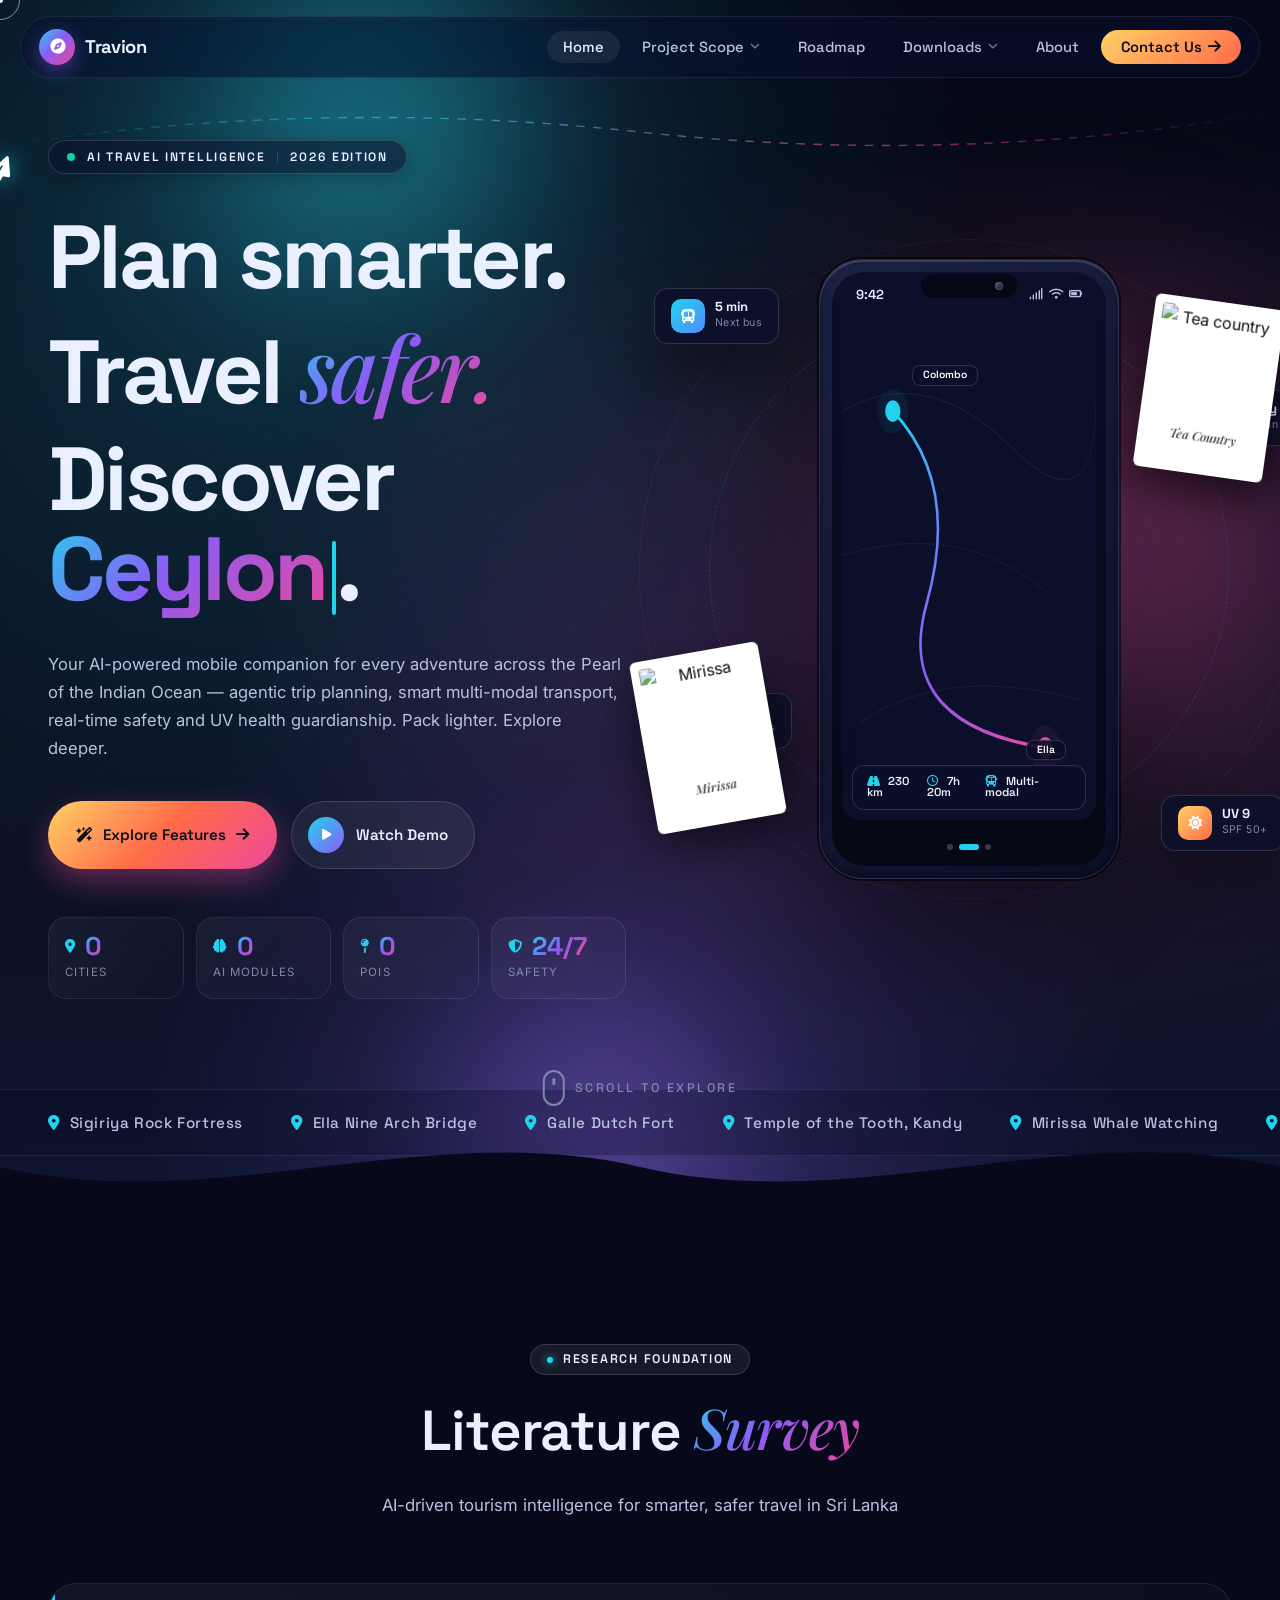
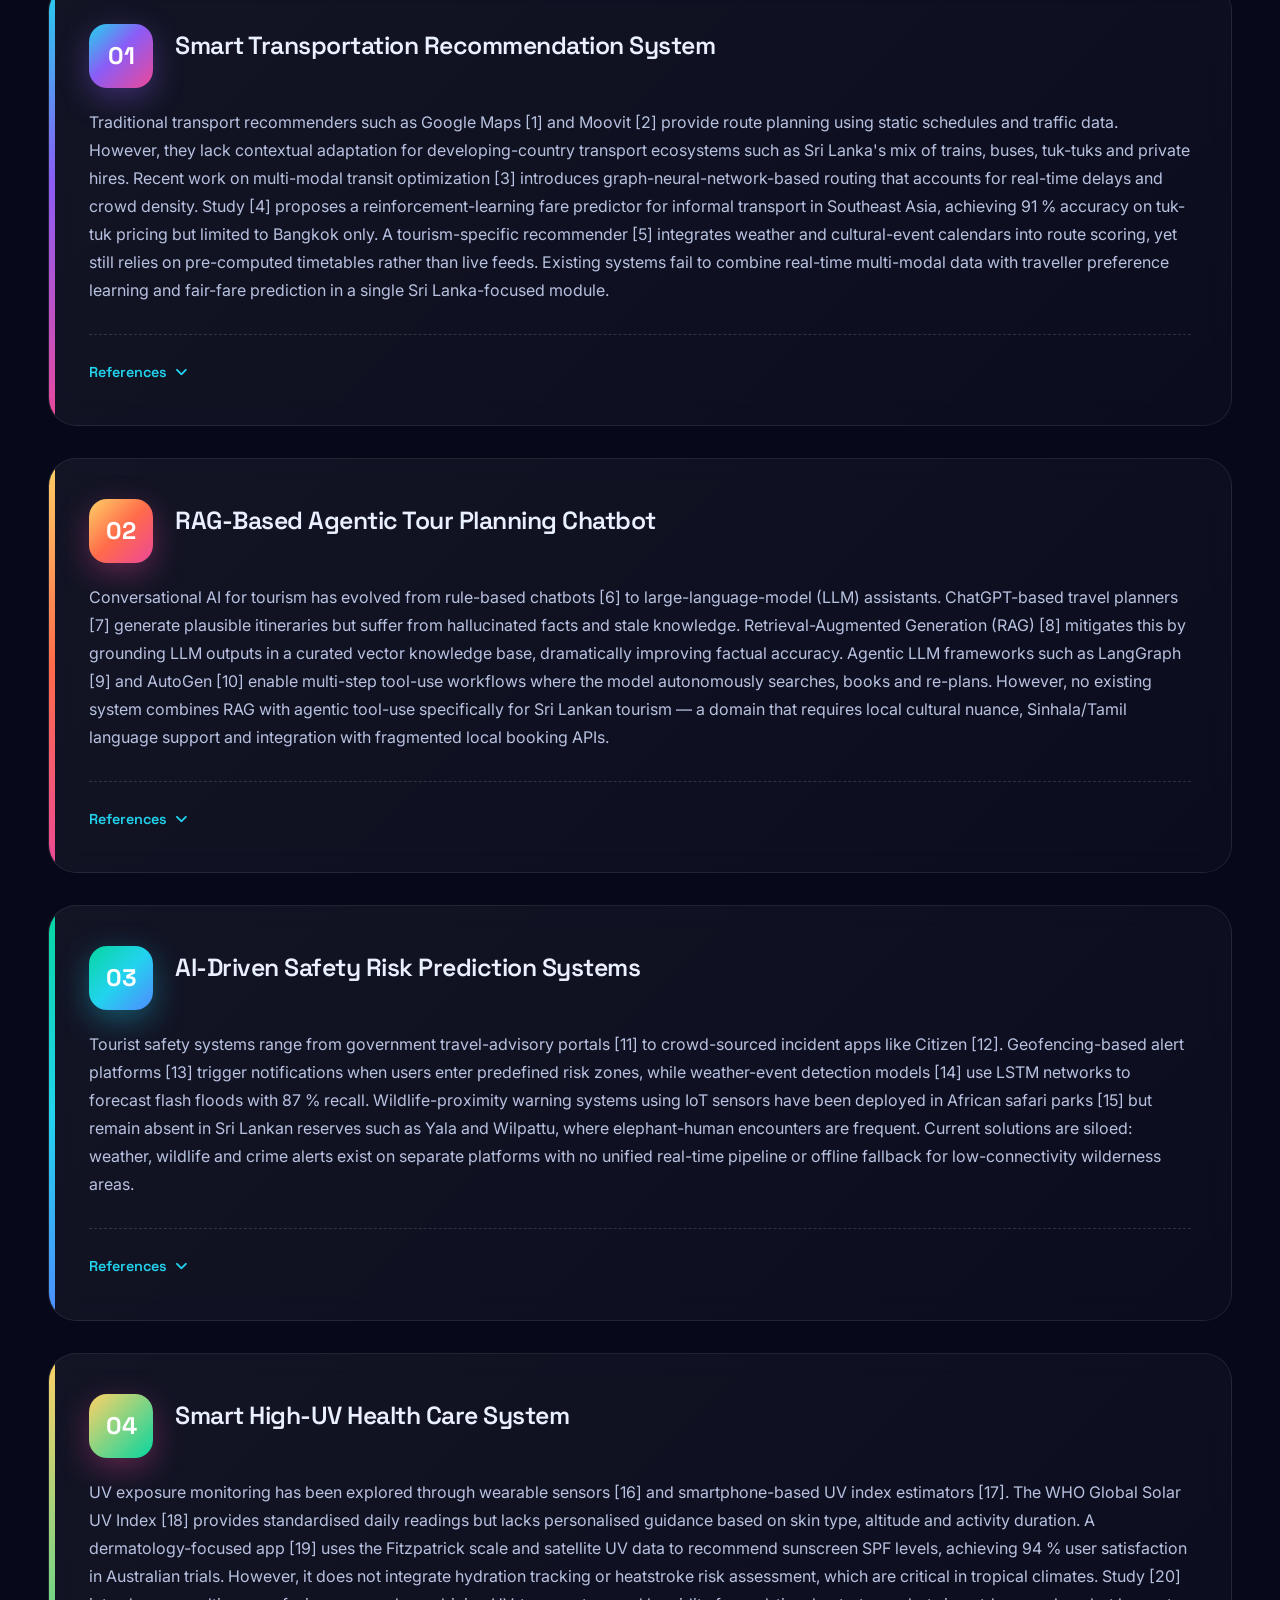
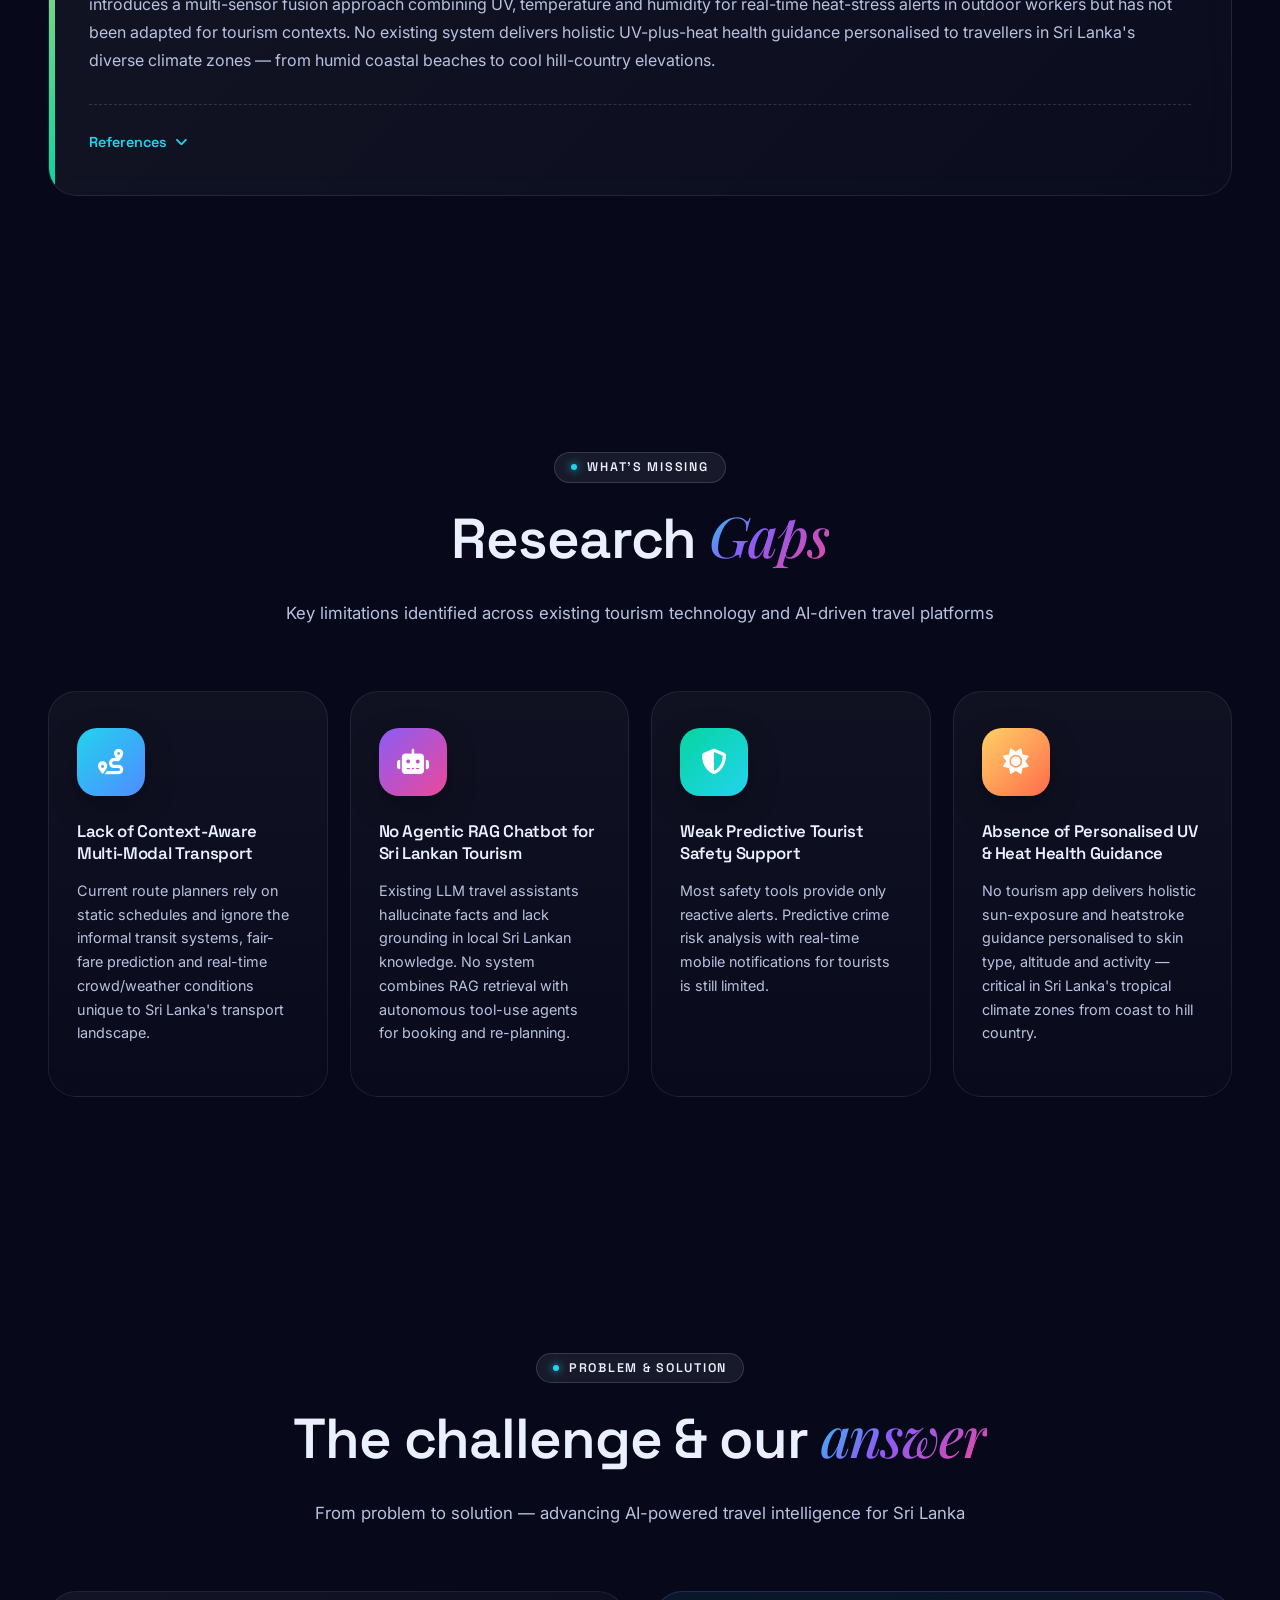
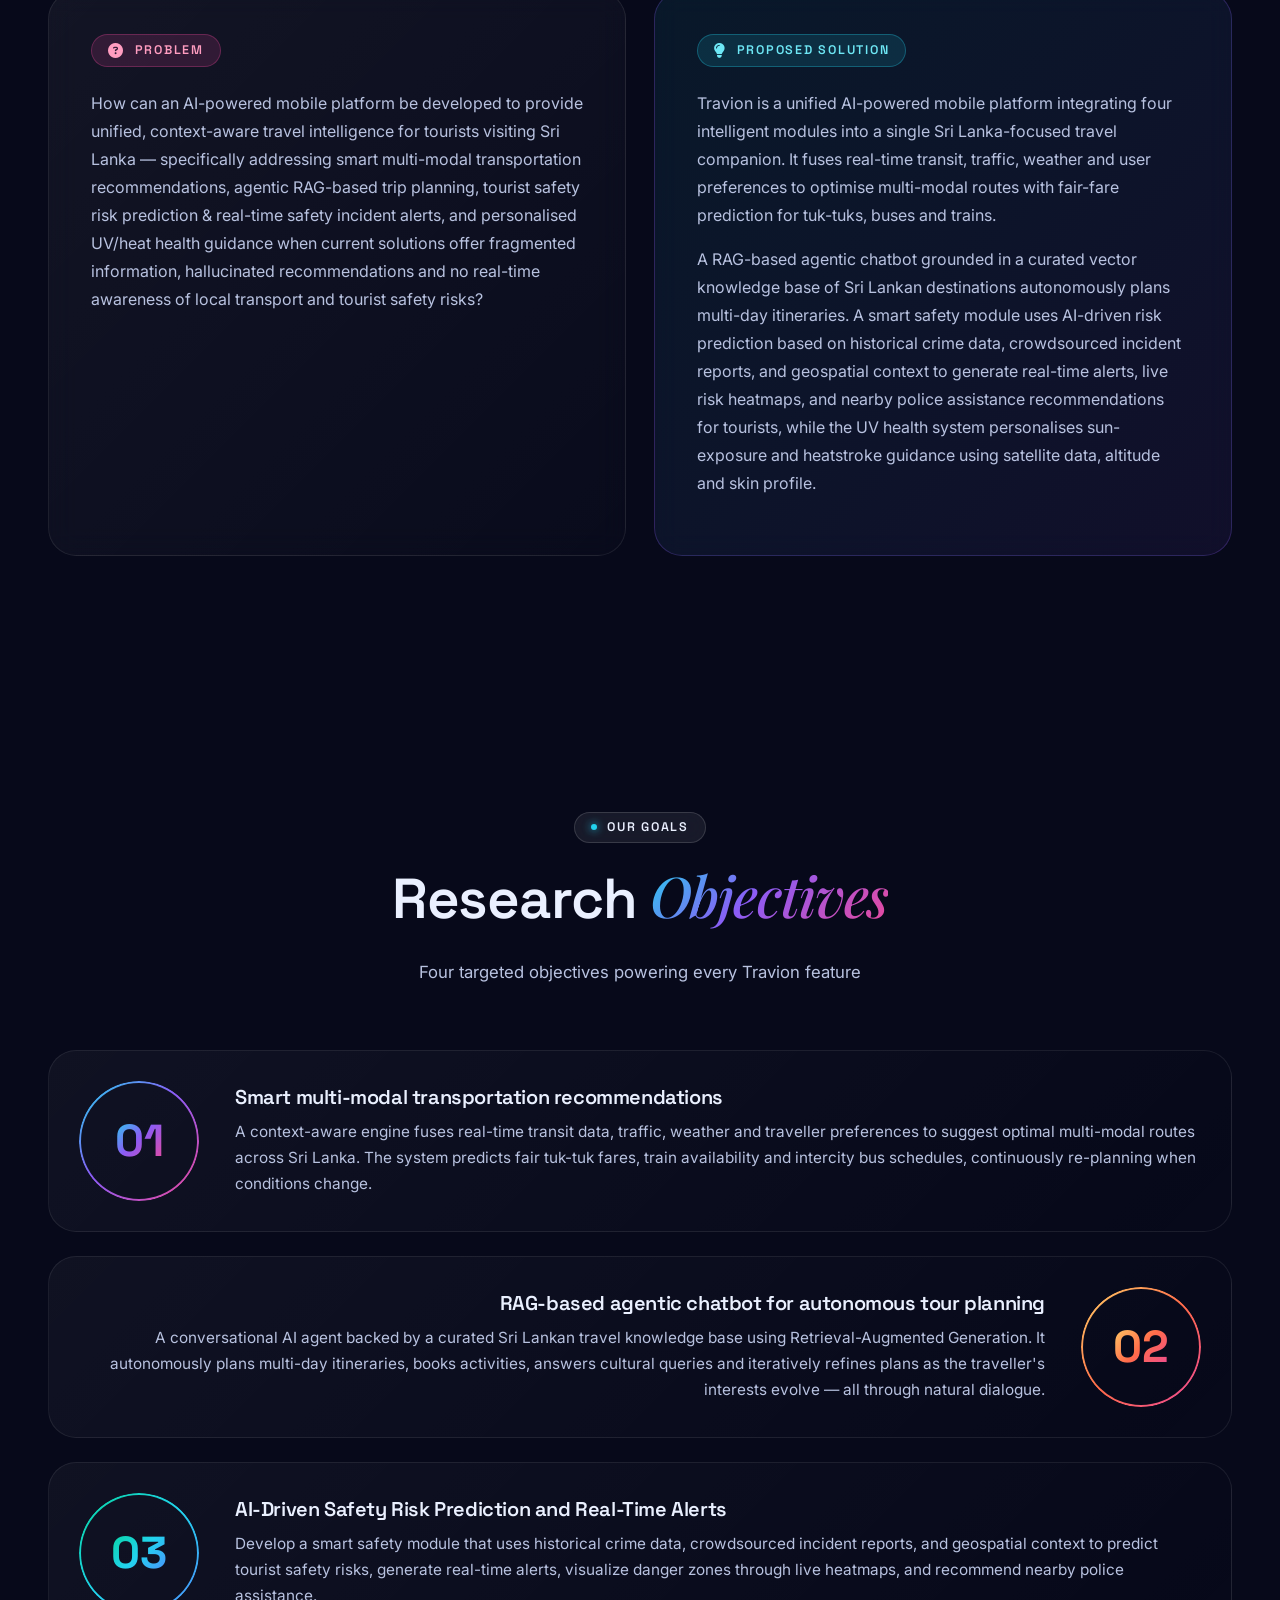
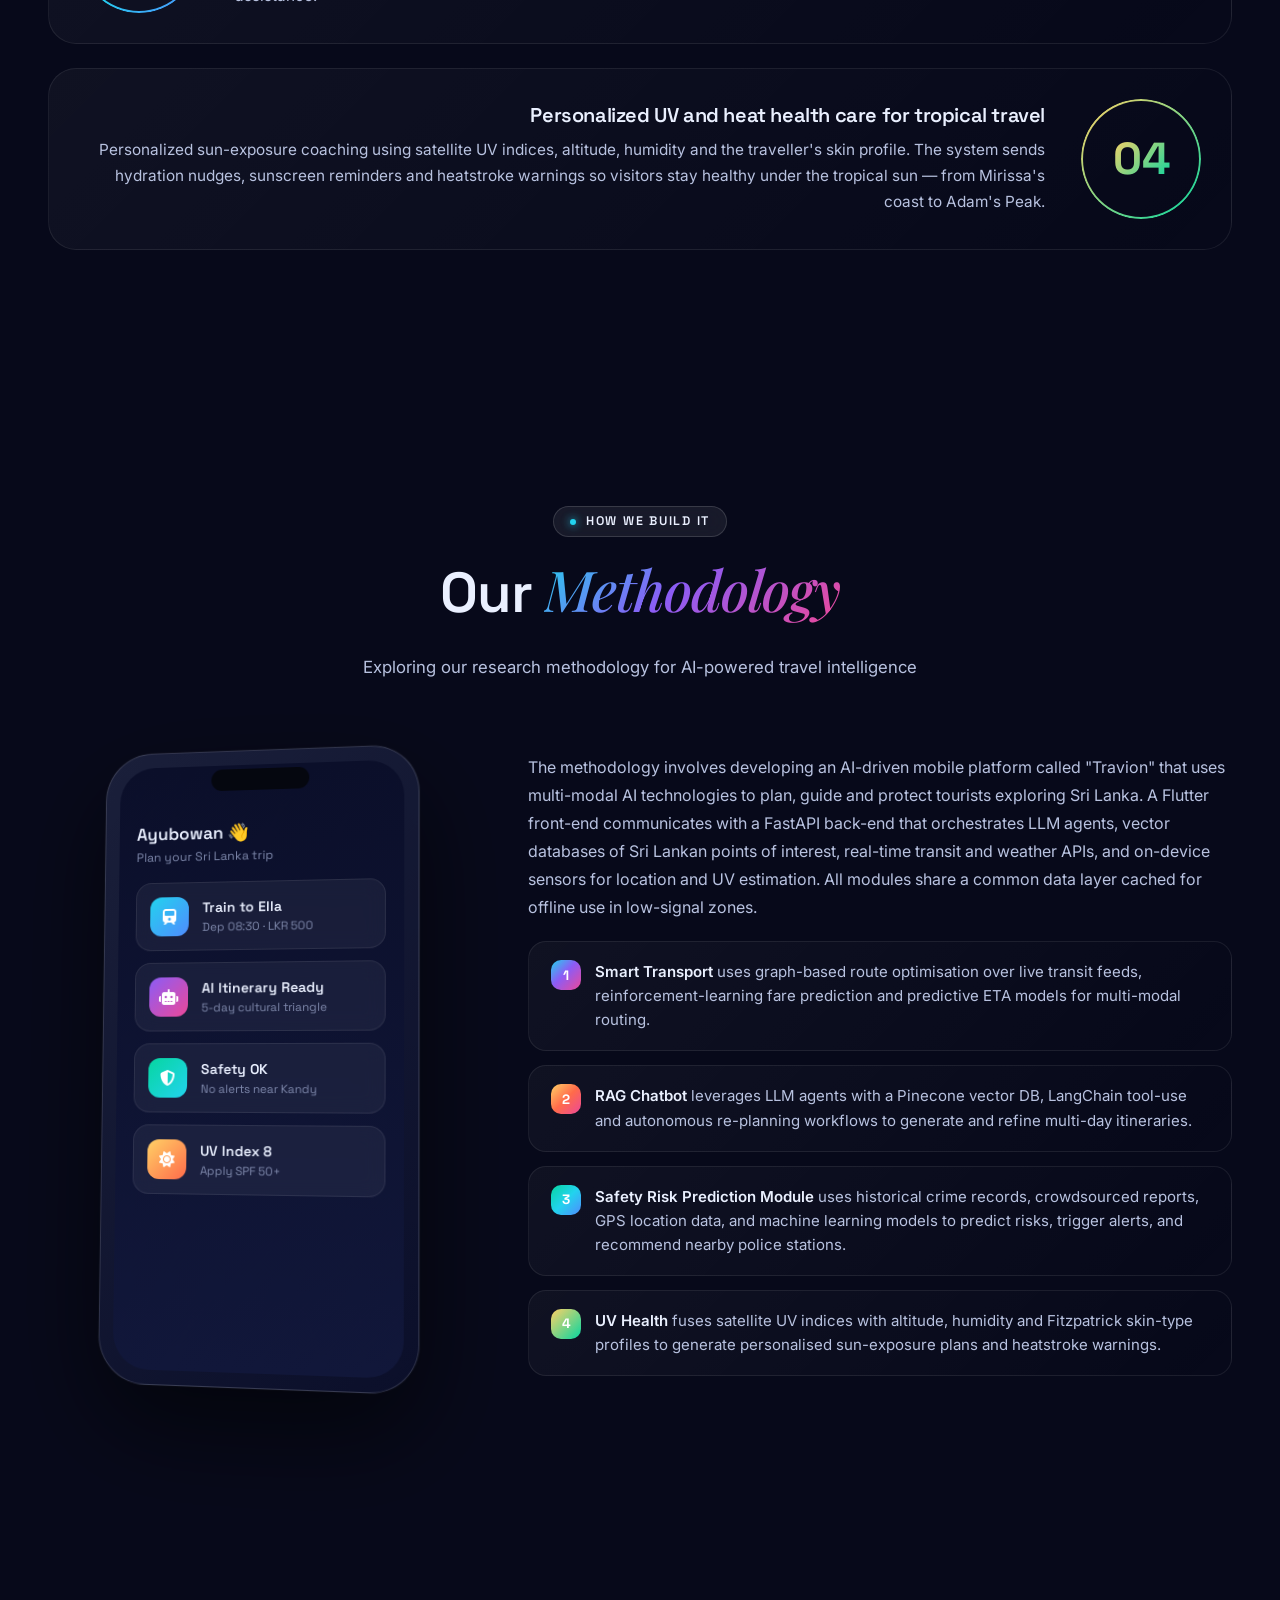
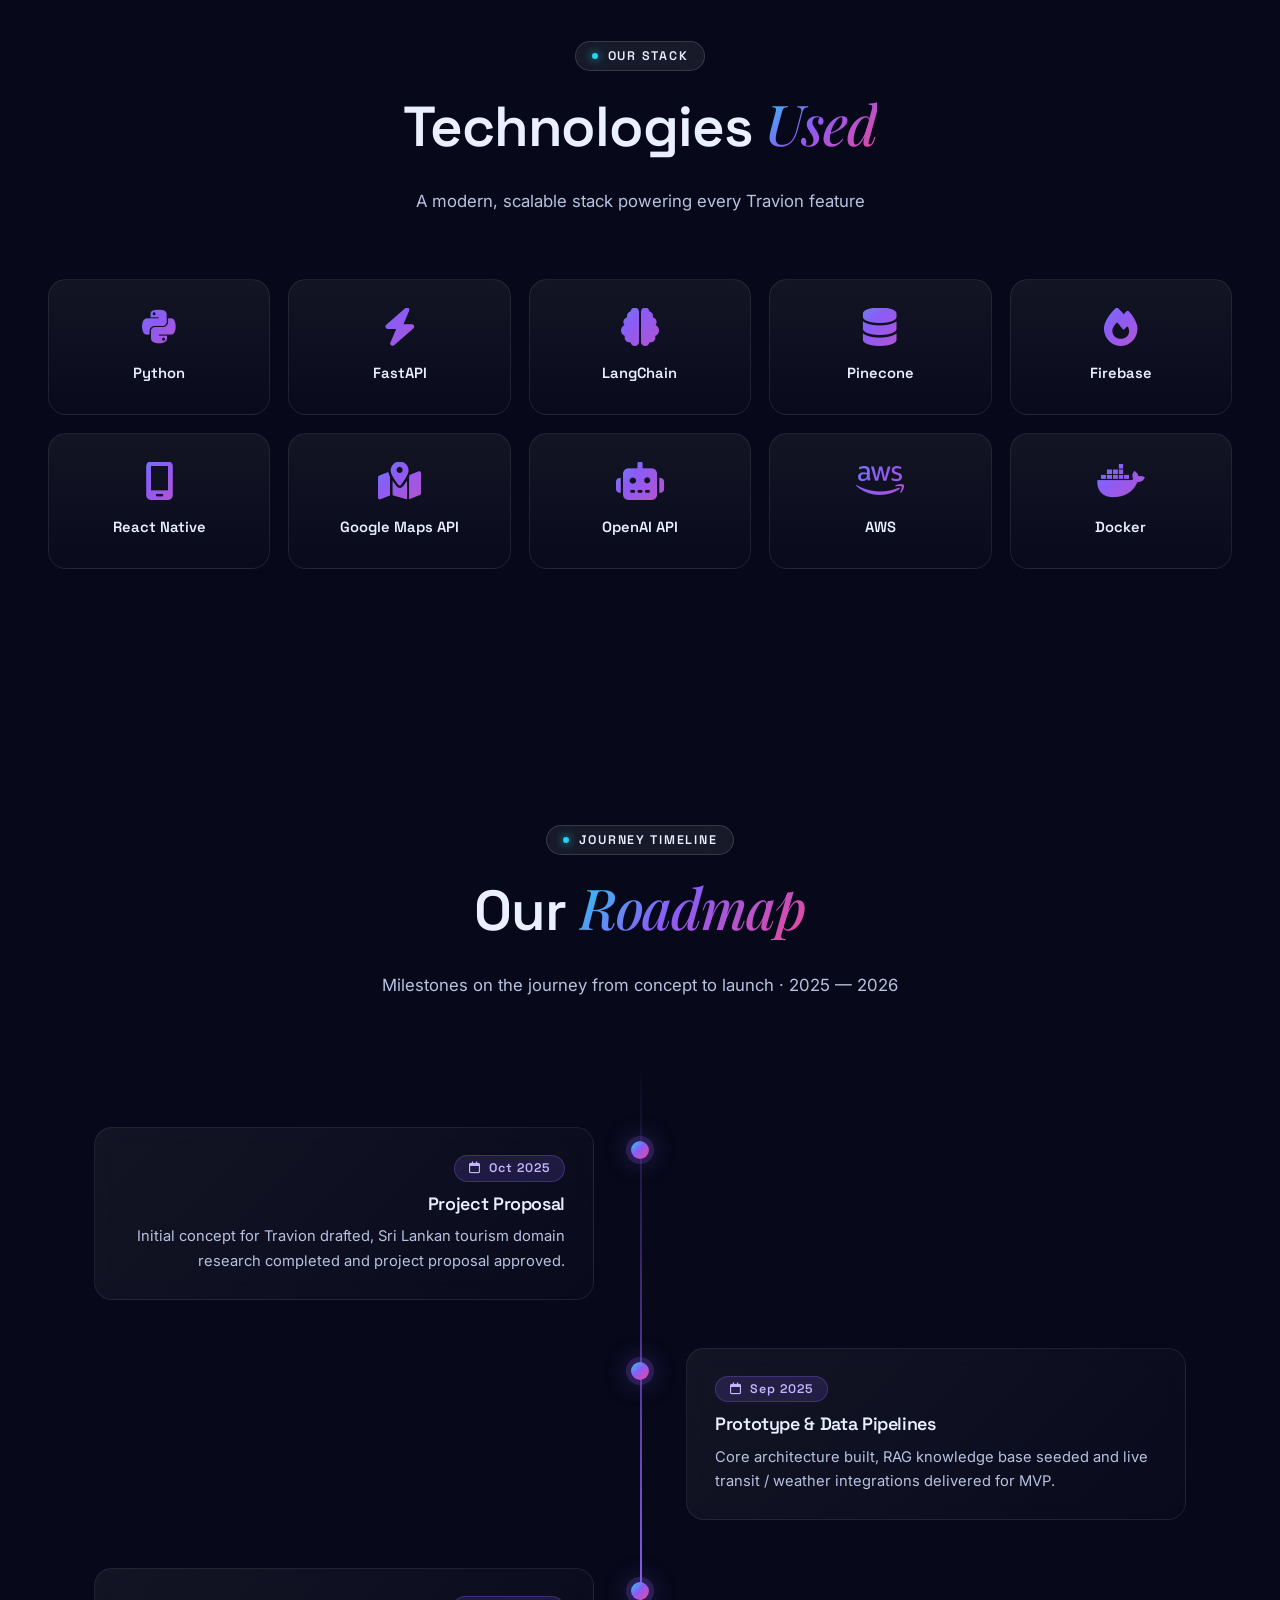
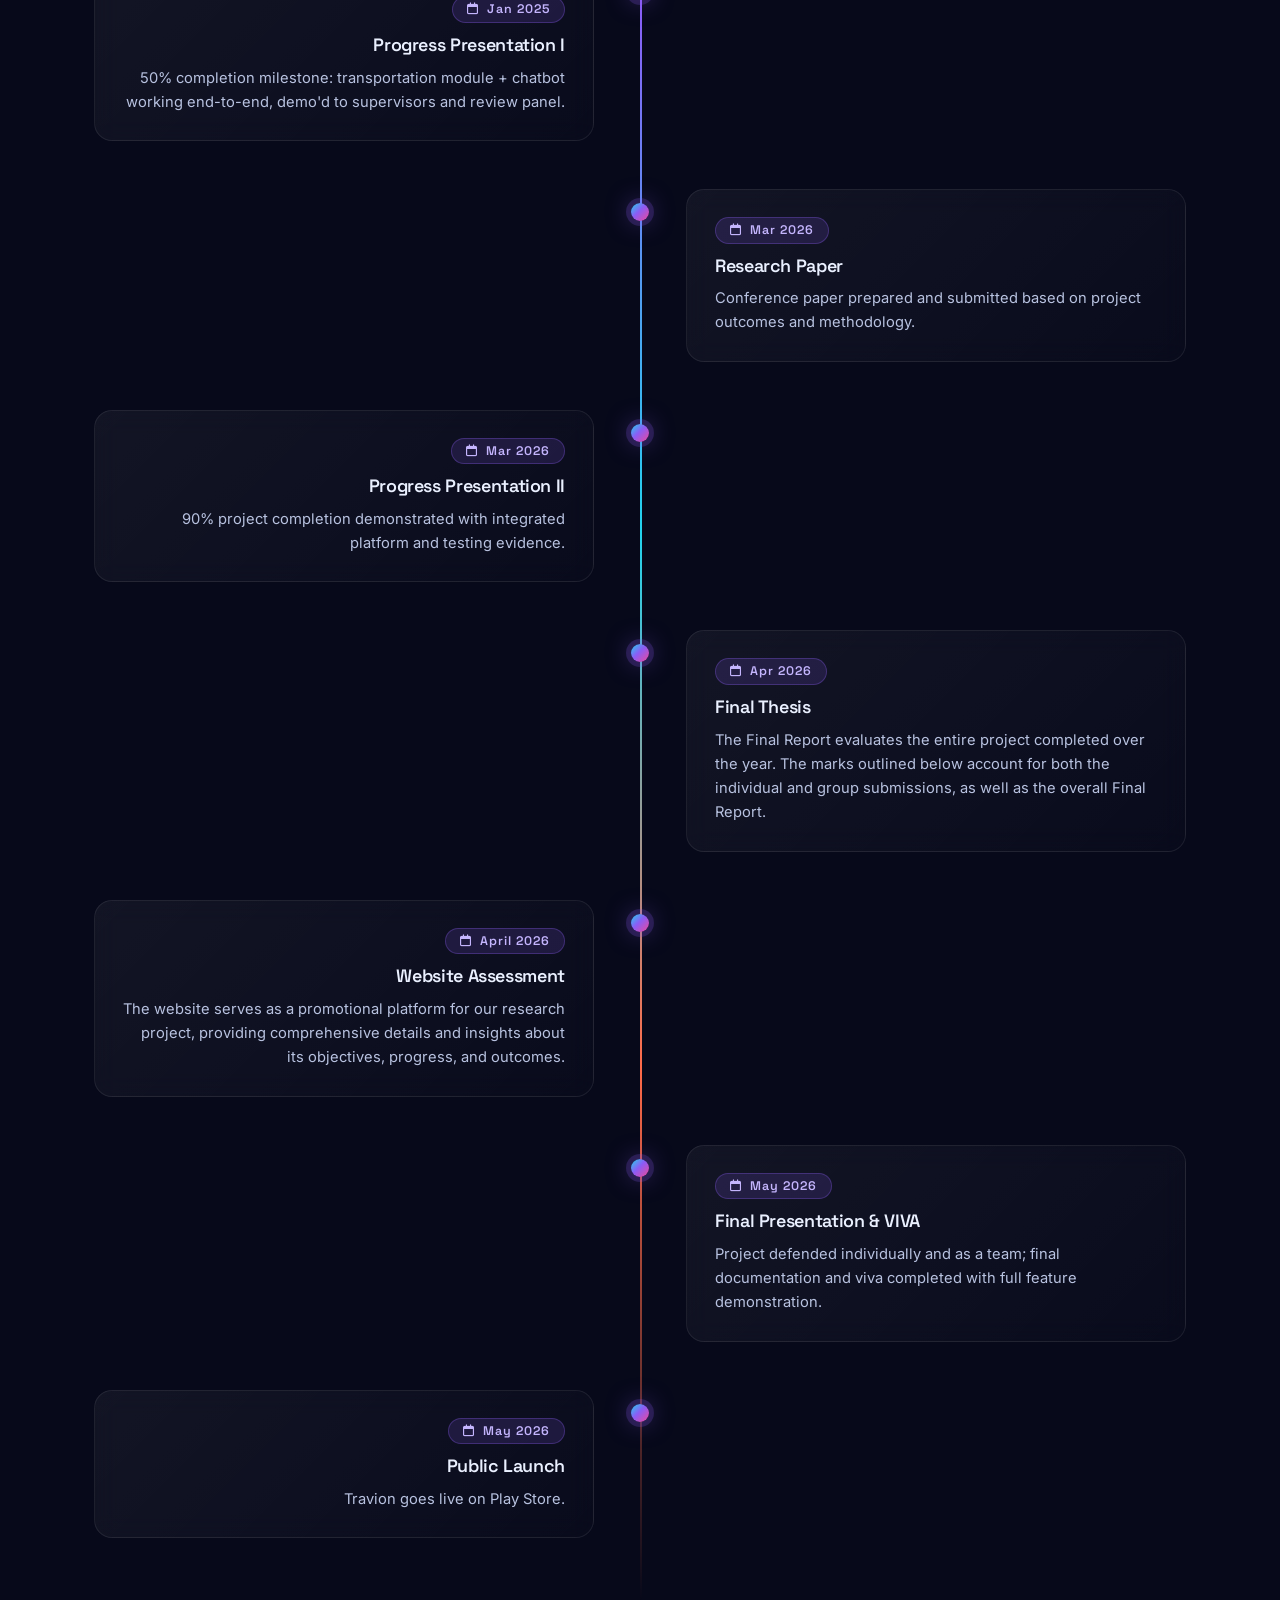
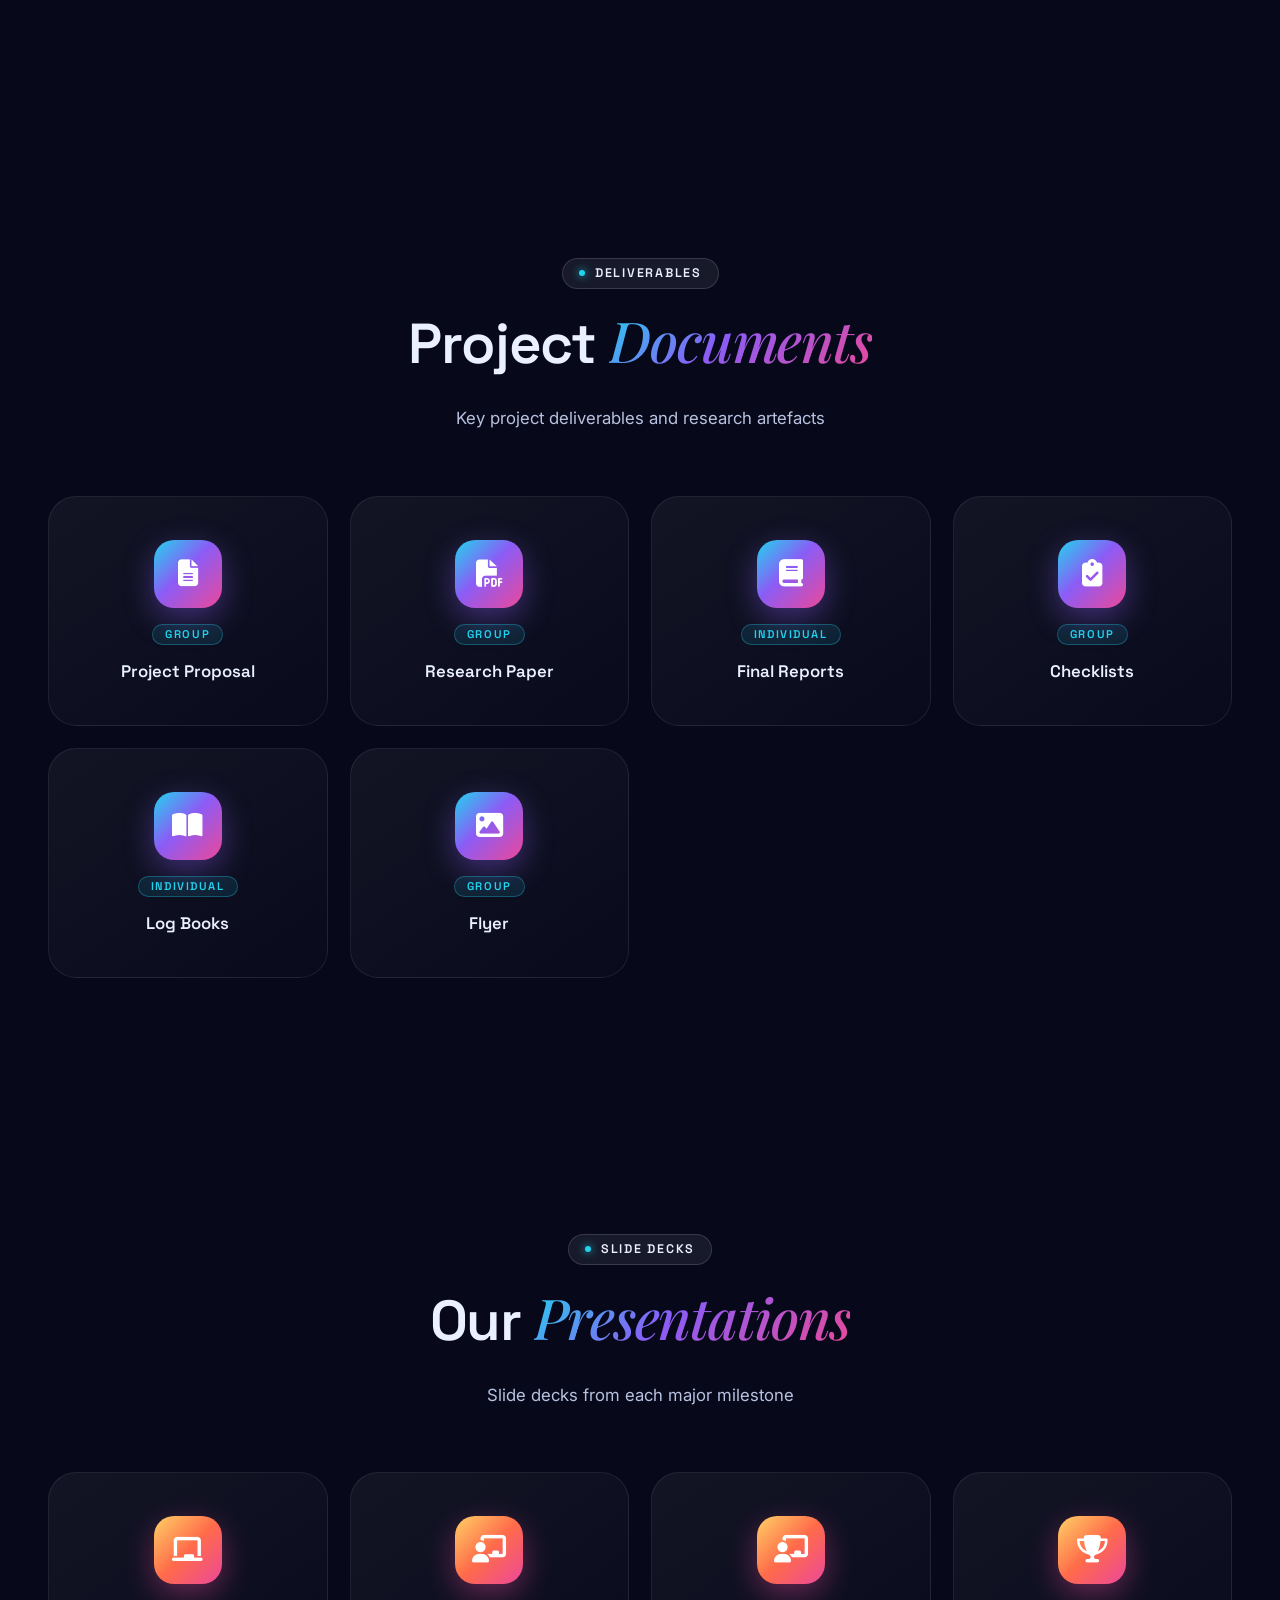
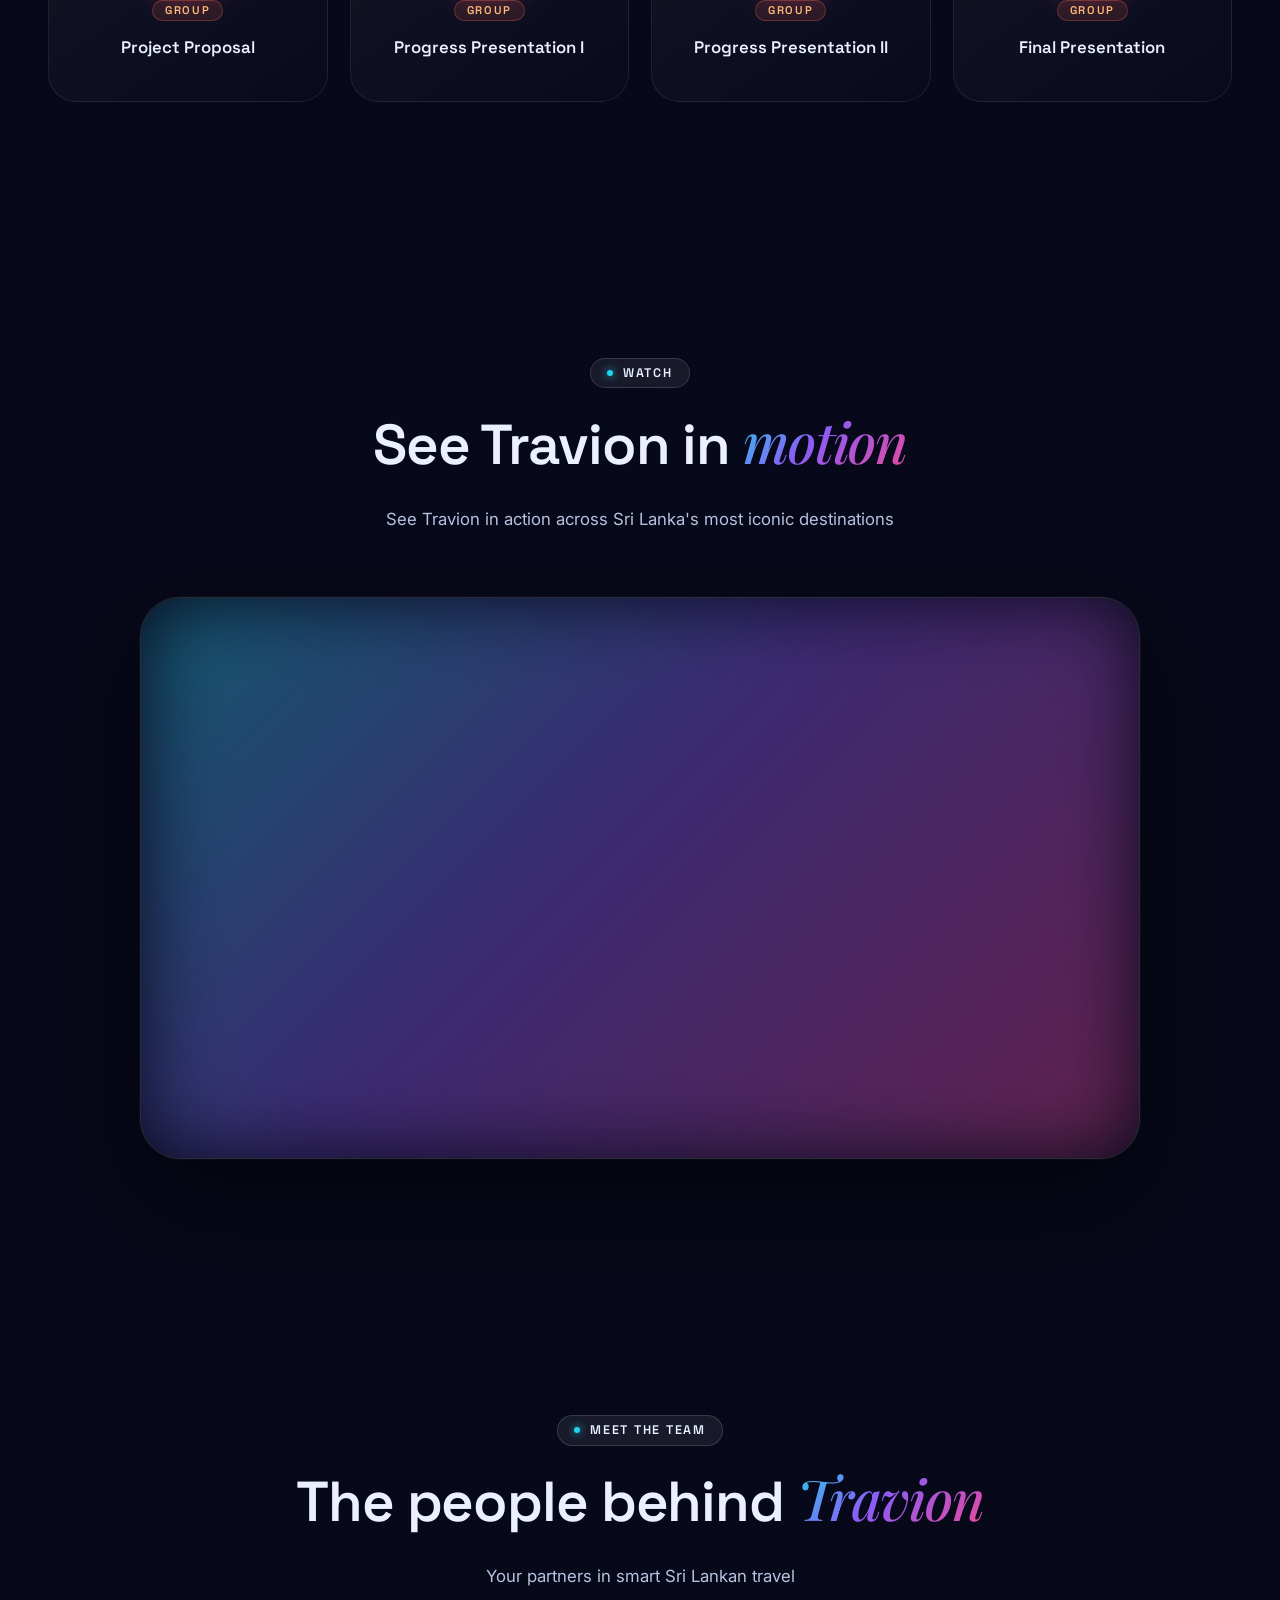
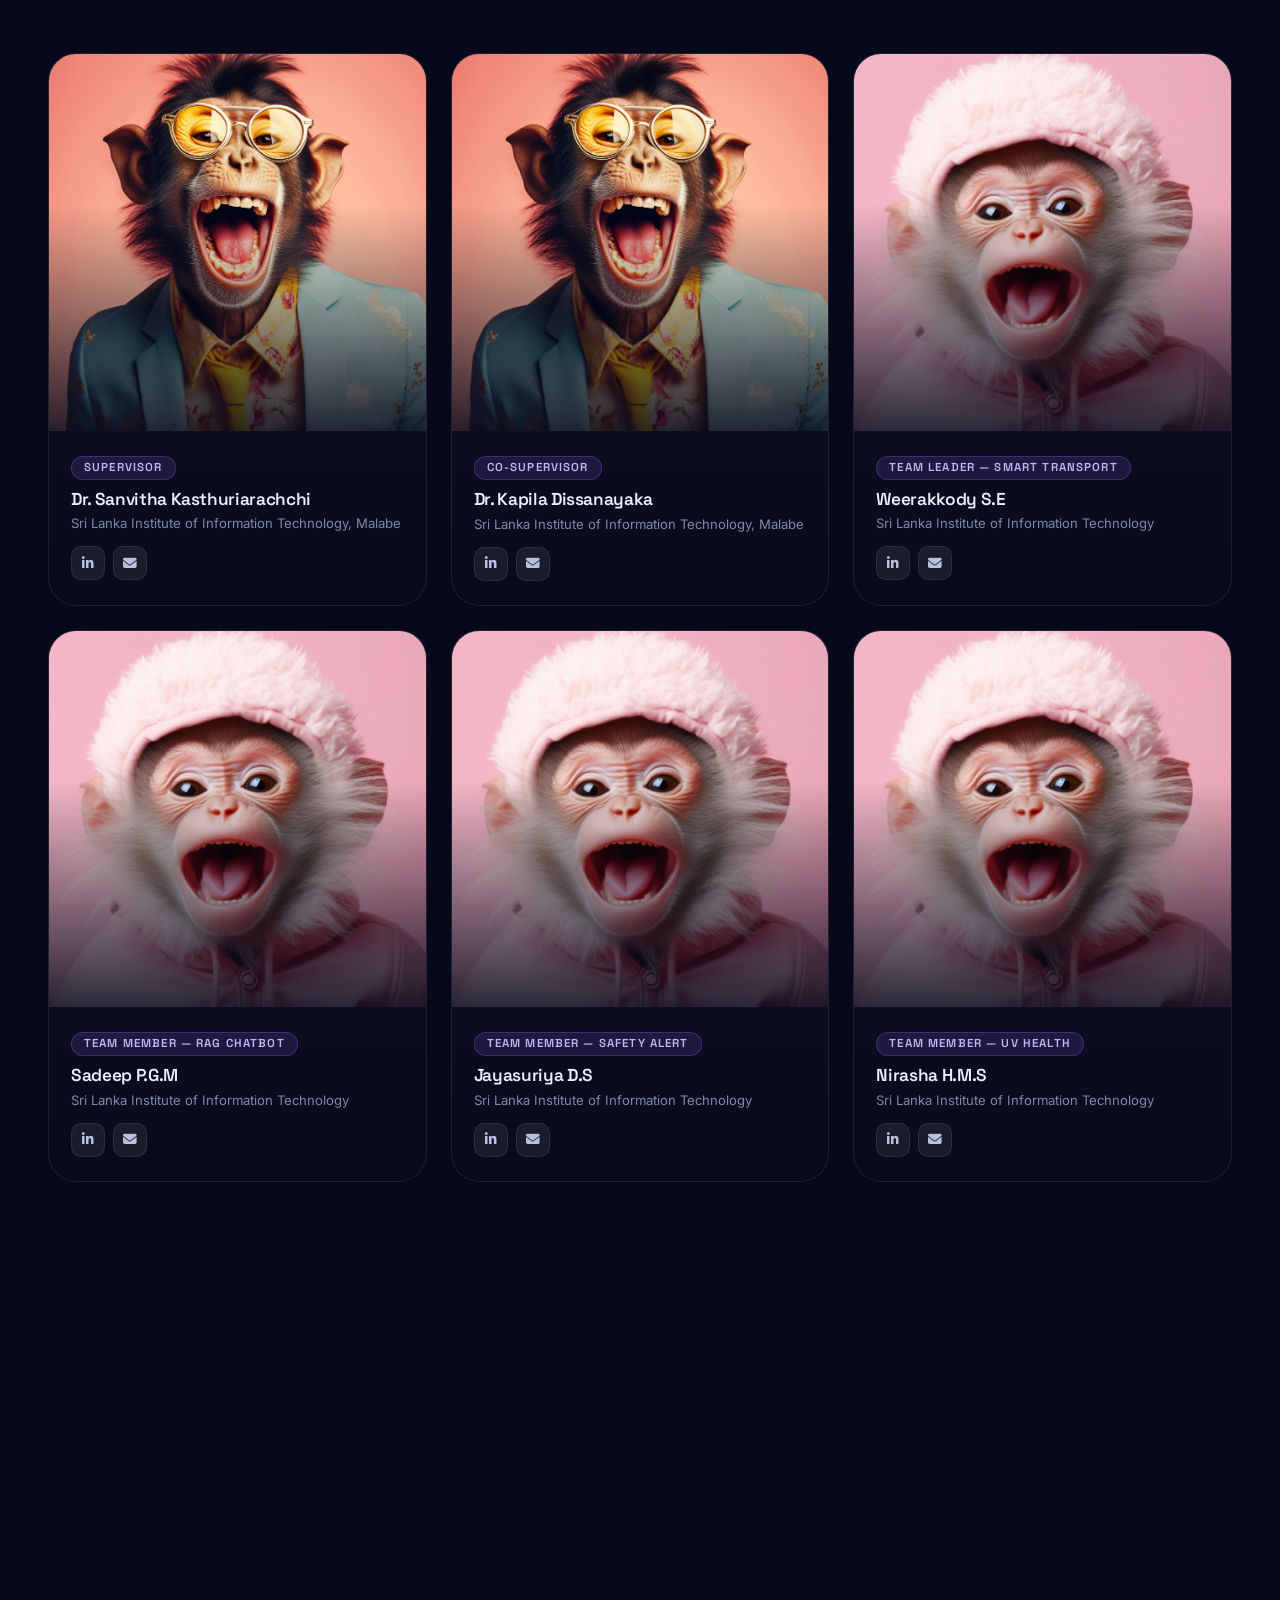
==== commit fad6af67: "fix: update website content" ====
--- a/original/index.html
+++ b/original/index.html
@@ -363,7 +363,7 @@
                     <article class="lit-card reveal">
                         <div class="lit-head">
                             <div class="lit-num">03</div>
-                            <h3 class="lit-title">Smart Safety Alert System</h3>
+                            <h3 class="lit-title">AI-Driven Safety Risk Prediction Systems</h3>
                         </div>
                         <p class="lit-body">
                             Tourist safety systems range from government travel-advisory portals [11] to crowd-sourced incident apps like Citizen [12]. Geofencing-based alert platforms [13] trigger notifications when users enter predefined risk zones, while weather-event detection models [14] use LSTM networks to forecast flash floods with 87 % recall. Wildlife-proximity warning systems using IoT sensors have been deployed in African safari parks [15] but remain absent in Sri Lankan reserves such as Yala and Wilpattu, where elephant-human encounters are frequent. Current solutions are siloed: weather, wildlife and crime alerts exist on separate platforms with no unified real-time pipeline or offline fallback for low-connectivity wilderness areas.
@@ -425,8 +425,8 @@
                     </div>
                     <div class="gap-card reveal">
                         <div class="ico"><i class="fa-solid fa-shield-halved"></i></div>
-                        <h4>Fragmented Safety Information for Tourists</h4>
-                        <p>Weather, wildlife and terrain hazards are scattered across siloed platforms. No unified real-time safety pipeline with offline fallback exists for travellers in Sri Lanka's remote regions.</p>
+                        <h4>Weak Predictive Tourist Safety Support</h4>
+                        <p>Most safety tools provide only reactive alerts. Predictive crime risk analysis with real-time mobile notifications for tourists is still limited.</p>
                     </div>
                     <div class="gap-card reveal">
                         <div class="ico"><i class="fa-solid fa-sun"></i></div>
@@ -450,7 +450,7 @@
                     <div class="prob-card reveal reveal-l">
                         <div class="badge"><i class="fa-solid fa-circle-question"></i> Problem</div>
                         <p>
-                            How can an AI-powered mobile platform be developed to provide unified, context-aware travel intelligence for tourists visiting Sri Lanka — specifically addressing smart multi-modal transportation recommendations, agentic RAG-based trip planning, real-time safety alerts across diverse terrains, and personalised UV/heat health guidance — when current solutions offer fragmented information, hallucinated recommendations and no real-time awareness of local transport, safety or environmental hazards?
+                            How can an AI-powered mobile platform be developed to provide unified, context-aware travel intelligence for tourists visiting Sri Lanka — specifically addressing smart multi-modal transportation recommendations, agentic RAG-based trip planning, tourist safety risk prediction & real-time safety incident alerts, and personalised UV/heat health guidance when current solutions offer fragmented information, hallucinated recommendations and no real-time awareness of local transport and tourist safety risks?
                         </p>
                     </div>
 
@@ -460,7 +460,7 @@
                             Travion is a unified AI-powered mobile platform integrating four intelligent modules into a single Sri Lanka-focused travel companion. It fuses real-time transit, traffic, weather and user preferences to optimise multi-modal routes with fair-fare prediction for tuk-tuks, buses and trains.
                         </p>
                         <p>
-                            A RAG-based agentic chatbot grounded in a curated vector knowledge base of Sri Lankan destinations autonomously plans multi-day itineraries. A smart safety module unifies weather, wildlife and community-sourced hazards with offline support, while the UV health system personalises sun-exposure and heatstroke guidance using satellite data, altitude and skin profile.
+                            A RAG-based agentic chatbot grounded in a curated vector knowledge base of Sri Lankan destinations autonomously plans multi-day itineraries. A smart safety module uses AI-driven risk prediction based on historical crime data, crowdsourced incident reports, and geospatial context to generate real-time alerts, live risk heatmaps, and nearby police assistance recommendations for tourists, while the UV health system personalises sun-exposure and heatstroke guidance using satellite data, altitude and skin profile.
                         </p>
                     </div>
                 </div>
@@ -496,16 +496,16 @@
                     <div class="obj-row reveal">
                         <div class="obj-num"><span>03</span></div>
                         <div class="obj-copy">
-                            <h4>Real-time smart safety alert system for diverse terrains</h4>
-                            <p>A unified safety pipeline combining geofenced risk zones, live weather warnings, wildlife proximity alerts and community-sourced incident reports. One-tap SOS, offline hazard maps and trusted-contact live sharing keep travellers informed even in remote terrain with low connectivity.</p>
+                            <h4>AI-Driven Safety Risk Prediction and Real-Time Alerts</h4>
+                            <p>Develop a smart safety module that uses historical crime data, crowdsourced incident reports, and geospatial context to predict tourist safety risks, generate real-time alerts, visualize danger zones through live heatmaps, and recommend nearby police assistance.</p>
                         </div>
                     </div>
 
                     <div class="obj-row reveal">
                         <div class="obj-num"><span>04</span></div>
                         <div class="obj-copy">
-                            <h4>Personalised UV and heat health care for tropical travel</h4>
-                            <p>Personalised sun-exposure coaching using satellite UV indices, altitude, humidity and the traveller's skin profile. The system sends hydration nudges, sunscreen reminders and heatstroke warnings so visitors stay healthy under the tropical sun — from Mirissa's coast to Adam's Peak.</p>
+                            <h4>Personalized UV and heat health care for tropical travel</h4>
+                            <p>Personalized sun-exposure coaching using satellite UV indices, altitude, humidity and the traveller's skin profile. The system sends hydration nudges, sunscreen reminders and heatstroke warnings so visitors stay healthy under the tropical sun — from Mirissa's coast to Adam's Peak.</p>
                         </div>
                     </div>
                 </div>
@@ -542,7 +542,7 @@
                         <ul class="method-list">
                             <li><span class="mli-num">1</span><span class="mli-tx"><b>Smart Transport</b> uses graph-based route optimisation over live transit feeds, reinforcement-learning fare prediction and predictive ETA models for multi-modal routing.</span></li>
                             <li><span class="mli-num">2</span><span class="mli-tx"><b>RAG Chatbot</b> leverages LLM agents with a Pinecone vector DB, LangChain tool-use and autonomous re-planning workflows to generate and refine multi-day itineraries.</span></li>
-                            <li><span class="mli-num">3</span><span class="mli-tx"><b>Safety Alerts</b> combine geofencing, weather APIs, wildlife proximity detection and community-sourced incident reports via a real-time event streaming pipeline with offline fallback.</span></li>
+                            <li><span class="mli-num">3</span><span class="mli-tx"><b>Safety Risk Prediction Module</b> uses historical crime records, crowdsourced reports, GPS location data, and machine learning models to predict risks, trigger alerts, and recommend nearby police stations.</span></li>
                             <li><span class="mli-num">4</span><span class="mli-tx"><b>UV Health</b> fuses satellite UV indices with altitude, humidity and Fitzpatrick skin-type profiles to generate personalised sun-exposure plans and heatstroke warnings.</span></li>
                         </ul>
                     </div>
@@ -565,9 +565,9 @@
                     <div class="tech reveal"><i class="fa-solid fa-brain"></i><span>LangChain</span></div>
                     <div class="tech reveal"><i class="fa-solid fa-database"></i><span>Pinecone</span></div>
                     <div class="tech reveal"><i class="fa-solid fa-fire"></i><span>Firebase</span></div>
-                    <div class="tech reveal"><i class="fa-solid fa-mobile-screen"></i><span>Flutter</span></div>
-                    <div class="tech reveal"><i class="fa-solid fa-map-location-dot"></i><span>Google Maps</span></div>
-                    <div class="tech reveal"><i class="fa-solid fa-robot"></i><span>OpenAI</span></div>
+                    <div class="tech reveal"><i class="fa-solid fa-mobile-screen"></i><span>React Native</span></div>
+                    <div class="tech reveal"><i class="fa-solid fa-map-location-dot"></i><span>Google Maps API</span></div>
+                    <div class="tech reveal"><i class="fa-solid fa-robot"></i><span>OpenAI API</span></div>
                     <div class="tech reveal"><i class="fa-brands fa-aws"></i><span>AWS</span></div>
                     <div class="tech reveal"><i class="fa-brands fa-docker"></i><span>Docker</span></div>
                 </div>
@@ -587,8 +587,8 @@
                     <div class="tl-item reveal">
                         <div class="tl-dot"></div>
                         <div class="tl-card">
-                            <div class="tl-date"><i class="fa-regular fa-calendar"></i> July 2025</div>
-                            <h4>Concept &amp; Proposal</h4>
+                            <div class="tl-date"><i class="fa-regular fa-calendar"></i> Oct 2025</div>
+                            <h4>Project Proposal</h4>
                             <p>Initial concept for Travion drafted, Sri Lankan tourism domain research completed and project proposal approved.</p>
                         </div>
                     </div>
@@ -605,18 +605,9 @@
                     <div class="tl-item reveal">
                         <div class="tl-dot"></div>
                         <div class="tl-card">
-                            <div class="tl-date"><i class="fa-regular fa-calendar"></i> Dec 2025</div>
-                            <h4>Progress Review I</h4>
+                            <div class="tl-date"><i class="fa-regular fa-calendar"></i> Jan 2025</div>
+                            <h4>Progress Presentation I</h4>
                             <p>50% completion milestone: transportation module + chatbot working end-to-end, demo'd to supervisors and review panel.</p>
-                        </div>
-                    </div>
-
-                    <div class="tl-item reveal">
-                        <div class="tl-dot"></div>
-                        <div class="tl-card">
-                            <div class="tl-date"><i class="fa-regular fa-calendar"></i> Feb 2026</div>
-                            <h4>Safety &amp; UV Integration</h4>
-                            <p>Smart safety alert network and UV health system integrated with on-device notifications and offline support for low-signal regions.</p>
                         </div>
                     </div>
 
@@ -624,17 +615,34 @@
                         <div class="tl-dot"></div>
                         <div class="tl-card">
                             <div class="tl-date"><i class="fa-regular fa-calendar"></i> Mar 2026</div>
-                            <h4>Research Paper &amp; Progress II</h4>
-                            <p>Research paper submitted, 90% completion demonstrated alongside the project poster presentation.</p>
-                        </div>
-                    </div>
-
+                            <h4>Research Paper</h4>
+                            <p>Conference paper prepared and submitted based on project outcomes and methodology.</p>
+                        </div>
+                    </div>
+
+                    <div class="tl-item reveal">
+                        <div class="tl-dot"></div>
+                        <div class="tl-card">
+                            <div class="tl-date"><i class="fa-regular fa-calendar"></i> Mar 2026</div>
+                            <h4>Progress Presentation II</h4>
+                            <p>90% project completion demonstrated with integrated platform and testing evidence.</p>
+                        </div>
+                    </div>
                     <div class="tl-item reveal">
                         <div class="tl-dot"></div>
                         <div class="tl-card">
                             <div class="tl-date"><i class="fa-regular fa-calendar"></i> Apr 2026</div>
-                            <h4>Beta Launch</h4>
-                            <p>Closed beta of Travion rolled out to selected Sri Lankan tourists and feedback collected for final tuning of models and UX.</p>
+                            <h4>Final Thesis</h4>
+                            <p>The Final Report evaluates the entire project completed over the year. The marks outlined below account for both the individual and group submissions, as well as the overall Final Report.</p>
+                        </div>
+                    </div>
+
+                    <div class="tl-item reveal">
+                        <div class="tl-dot"></div>
+                        <div class="tl-card">
+                            <div class="tl-date"><i class="fa-regular fa-calendar"></i> April 2026</div>
+                            <h4>Website Assessment</h4>
+                            <p>The website serves as a promotional platform for our research project, providing comprehensive details and insights about its objectives, progress, and outcomes.</p>
                         </div>
                     </div>
 
@@ -650,9 +658,9 @@
                     <div class="tl-item reveal">
                         <div class="tl-dot"></div>
                         <div class="tl-card">
-                            <div class="tl-date"><i class="fa-regular fa-calendar"></i> Jun 2026</div>
+                            <div class="tl-date"><i class="fa-regular fa-calendar"></i> May 2026</div>
                             <h4>Public Launch</h4>
-                            <p>Travion goes live on Play Store and App Store — empowering travellers from Colombo to Trincomalee with smart AI tour planning.</p>
+                            <p>Travion goes live on Play Store.</p>
                         </div>
                     </div>
                 </div>
@@ -729,7 +737,7 @@
                         <div class="mate-photo"><img src="assets/images/team_images/sup.jpg" alt="Dr. Sanvitha"></div>
                         <div class="mate-body">
                             <span class="role">Supervisor</span>
-                            <h4>Dr. Sanvitha</h4>
+                            <h4>Dr. Sanvitha Kasthuriarachchi </h4>
                             <p class="affil">Sri Lanka Institute of Information Technology, Malabe</p>
                             <div class="mate-social">
                                 <a href="#" aria-label="LinkedIn"><i class="fa-brands fa-linkedin-in"></i></a>
@@ -741,7 +749,7 @@
                         <div class="mate-photo"><img src="assets/images/team_images/sup.jpg" alt="Dr. Kapila"></div>
                         <div class="mate-body">
                             <span class="role">Co-Supervisor</span>
-                            <h4>Dr. Kapila</h4>
+                            <h4>Dr. Kapila Dissanayaka</h4>
                             <p class="affil">Sri Lanka Institute of Information Technology, Malabe</p>
                             <div class="mate-social">
                                 <a href="#" aria-label="LinkedIn"><i class="fa-brands fa-linkedin-in"></i></a>
@@ -753,7 +761,7 @@
                         <div class="mate-photo"><img src="assets/images/team_images/mem.jpg" alt="Dr.Weerakkody"></div>
                         <div class="mate-body">
                             <span class="role">Team Leader — Smart Transport</span>
-                            <h4>Dr.Weerakkody</h4>
+                            <h4>Weerakkody S.E</h4>
                             <p class="affil">Sri Lanka Institute of Information Technology</p>
                             <div class="mate-social">
                                 <a href="#" aria-label="LinkedIn"><i class="fa-brands fa-linkedin-in"></i></a>
@@ -765,7 +773,7 @@
                         <div class="mate-photo"><img src="assets/images/team_images/mem.jpg" alt="Dr. Sadeep"></div>
                         <div class="mate-body">
                             <span class="role">Team Member — RAG Chatbot</span>
-                            <h4>Dr. Sadeep</h4>
+                            <h4>Sadeep P.G.M</h4>
                             <p class="affil">Sri Lanka Institute of Information Technology</p>
                             <div class="mate-social">
                                 <a href="#" aria-label="LinkedIn"><i class="fa-brands fa-linkedin-in"></i></a>
@@ -777,7 +785,7 @@
                         <div class="mate-photo"><img src="assets/images/team_images/mem.jpg" alt="Dr. jayasooriya"></div>
                         <div class="mate-body">
                             <span class="role">Team Member — Safety Alert</span>
-                            <h4>Dr. jayasooriya</h4>
+                            <h4>Jayasuriya D.S</h4>
                             <p class="affil">Sri Lanka Institute of Information Technology</p>
                             <div class="mate-social">
                                 <a href="#" aria-label="LinkedIn"><i class="fa-brands fa-linkedin-in"></i></a>
@@ -789,7 +797,7 @@
                         <div class="mate-photo"><img src="assets/images/team_images/mem.jpg" alt="Dr. Nirasha"></div>
                         <div class="mate-body">
                             <span class="role">Team Member — UV Health</span>
-                            <h4>Dr. Nirasha</h4>
+                            <h4>Nirasha H.M.S</h4>
                             <p class="affil">Sri Lanka Institute of Information Technology</p>
                             <div class="mate-social">
                                 <a href="#" aria-label="LinkedIn"><i class="fa-brands fa-linkedin-in"></i></a>
